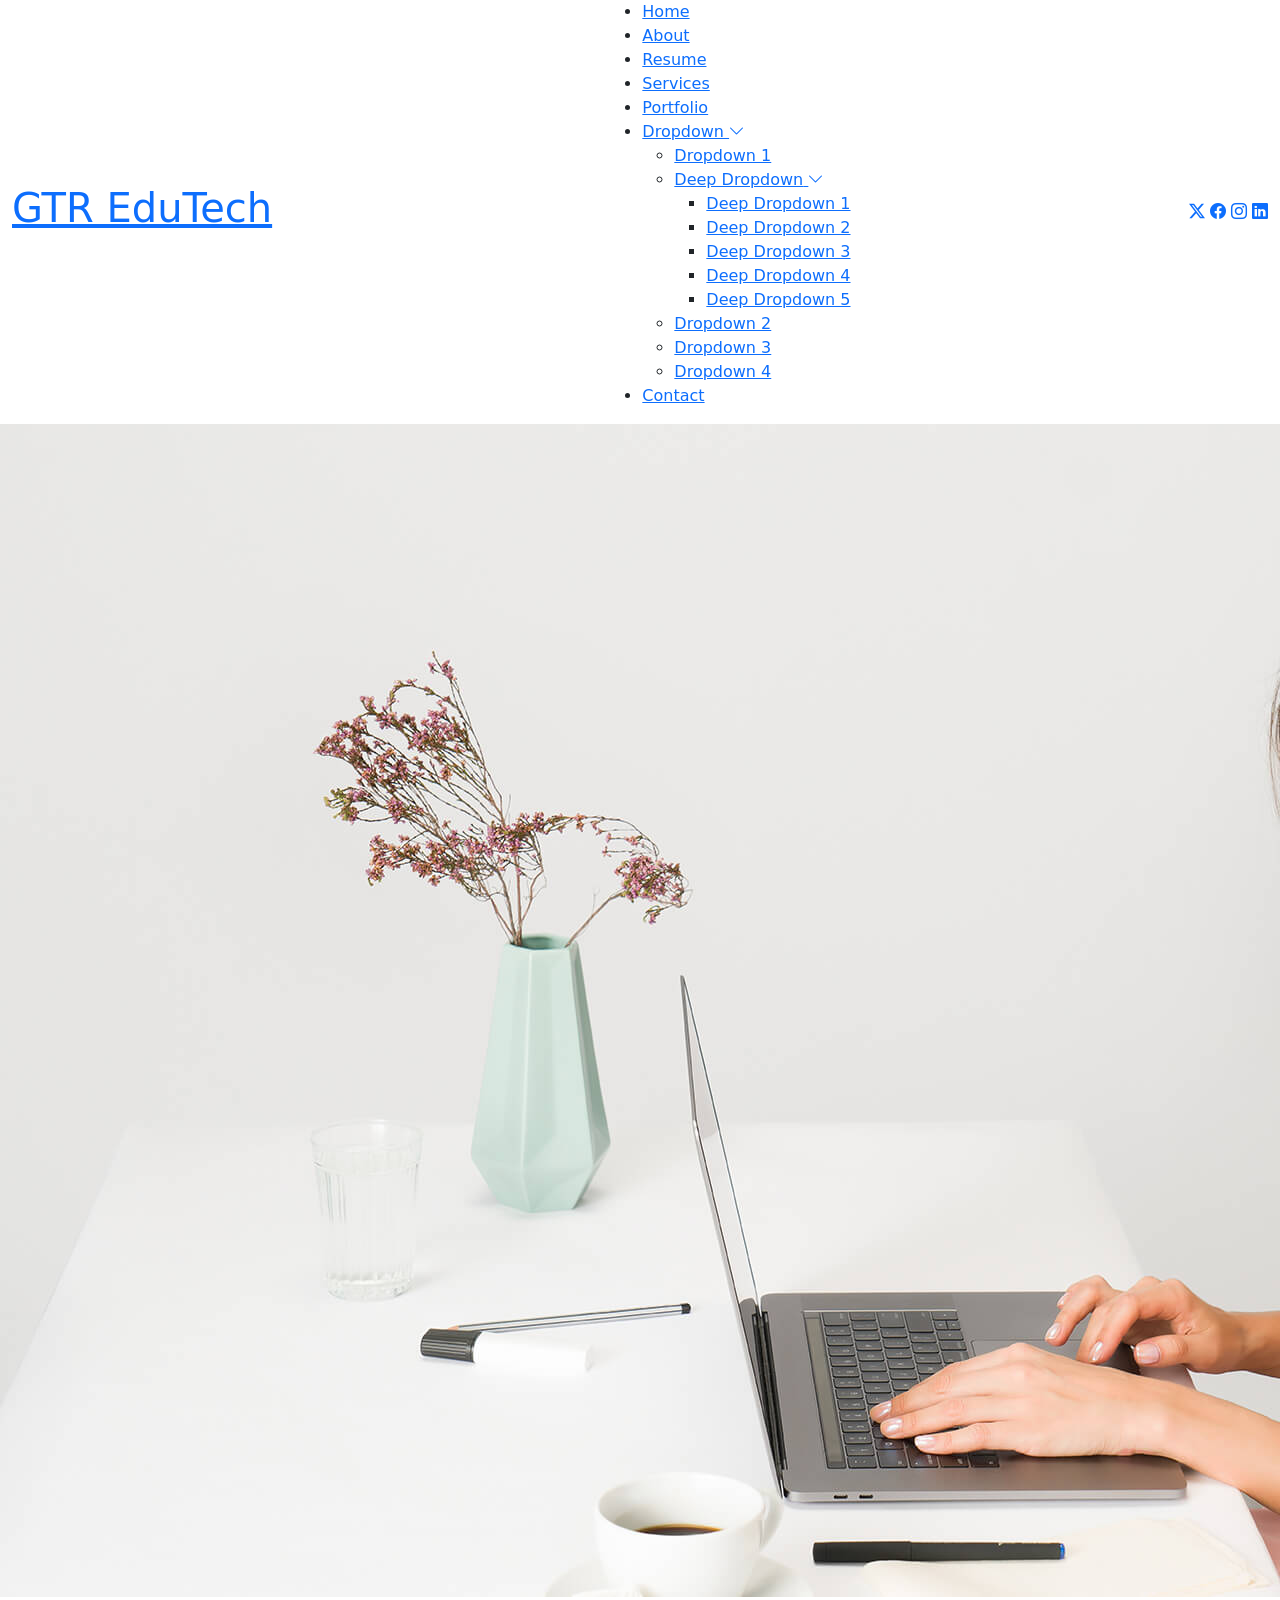
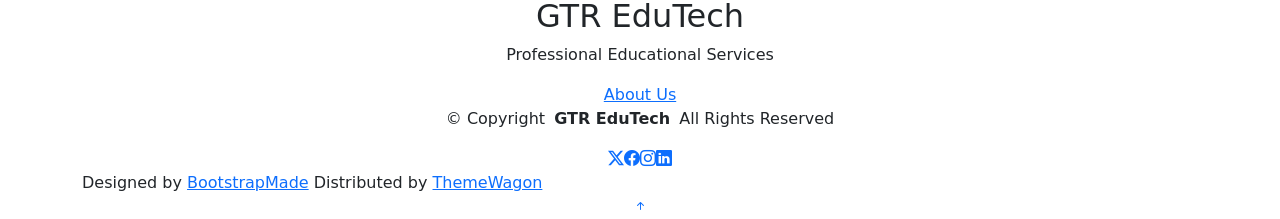
==== index.html @ e5a666eb "initial commit" ====
<!DOCTYPE html>
<html lang="en">

<head>
  <meta charset="utf-8">
  <meta content="width=device-width, initial-scale=1.0" name="viewport">
  <title>GTR EduTech</title>
  <meta name="description" content="">
  <meta name="keywords" content="">

  <!-- Favicons -->
  <link href="assets/img/favicon.png" rel="icon">
  <link href="assets/img/apple-touch-icon.png" rel="apple-touch-icon">

  <!-- Fonts -->
  <link href="https://fonts.googleapis.com" rel="preconnect">
  <link href="https://fonts.gstatic.com" rel="preconnect" crossorigin>
  <link href="https://fonts.googleapis.com/css2?family=Roboto:ital,wght@0,100;0,300;0,400;0,500;0,700;0,900;1,100;1,300;1,400;1,500;1,700;1,900&family=Poppins:ital,wght@0,100;0,200;0,300;0,400;0,500;0,600;0,700;0,800;0,900;1,100;1,200;1,300;1,400;1,500;1,600;1,700;1,800;1,900&family=Raleway:ital,wght@0,100;0,200;0,300;0,400;0,500;0,600;0,700;0,800;0,900;1,100;1,200;1,300;1,400;1,500;1,600;1,700;1,800;1,900&display=swap" rel="stylesheet">

  <!-- Vendor CSS Files -->
  <link href="assets/vendor/bootstrap/css/bootstrap.min.css" rel="stylesheet">
  <link href="assets/vendor/bootstrap-icons/bootstrap-icons.css" rel="stylesheet">
  <link href="assets/vendor/aos/aos.css" rel="stylesheet">
  <link href="assets/vendor/swiper/swiper-bundle.min.css" rel="stylesheet">
  <link href="assets/vendor/glightbox/css/glightbox.min.css" rel="stylesheet">

  <!-- Main CSS File -->
  <link href="assets/css/main.css" rel="stylesheet">

  <!-- =======================================================
  * Template Name: Kelly
  * Template URL: https://bootstrapmade.com/kelly-free-bootstrap-cv-resume-html-template/
  * Updated: Aug 07 2024 with Bootstrap v5.3.3
  * Author: BootstrapMade.com
  * License: https://bootstrapmade.com/license/
  ======================================================== -->
</head>

<body class="index-page">

  <header id="header" class="header d-flex align-items-center light-background sticky-top">
    <div class="container-fluid position-relative d-flex align-items-center justify-content-between">

      <a href="index.html" class="logo d-flex align-items-center me-auto me-xl-0">
        <!-- Uncomment the line below if you also wish to use an image logo -->
        <!-- <img src="assets/img/logo.png" alt=""> -->
        <h1 class="sitename">GTR EduTech</h1>
      </a>

      <nav id="navmenu" class="navmenu">
        <ul>
          <li><a href="index.html" class="active">Home</a></li>
          <li><a href="about.html">About</a></li>
          <li><a href="resume.html">Resume</a></li>
          <li><a href="services.html">Services</a></li>
          <li><a href="portfolio.html">Portfolio</a></li>
          <li class="dropdown"><a href="#"><span>Dropdown</span> <i class="bi bi-chevron-down toggle-dropdown"></i></a>
            <ul>
              <li><a href="#">Dropdown 1</a></li>
              <li class="dropdown"><a href="#"><span>Deep Dropdown</span> <i class="bi bi-chevron-down toggle-dropdown"></i></a>
                <ul>
                  <li><a href="#">Deep Dropdown 1</a></li>
                  <li><a href="#">Deep Dropdown 2</a></li>
                  <li><a href="#">Deep Dropdown 3</a></li>
                  <li><a href="#">Deep Dropdown 4</a></li>
                  <li><a href="#">Deep Dropdown 5</a></li>
                </ul>
              </li>
              <li><a href="#">Dropdown 2</a></li>
              <li><a href="#">Dropdown 3</a></li>
              <li><a href="#">Dropdown 4</a></li>
            </ul>
          </li>
          <li><a href="contact.html">Contact</a></li>
        </ul>
        <i class="mobile-nav-toggle d-xl-none bi bi-list"></i>
      </nav>

      <div class="header-social-links">
        <a href="#" class="twitter"><i class="bi bi-twitter-x"></i></a>
        <a href="#" class="facebook"><i class="bi bi-facebook"></i></a>
        <a href="#" class="instagram"><i class="bi bi-instagram"></i></a>
        <a href="#" class="linkedin"><i class="bi bi-linkedin"></i></a>
      </div>

    </div>
  </header>

  <main class="main">

    <!-- Hero Section -->
    <section id="hero" class="hero section">

      <img src="assets/img/hero-bg.jpg" alt="" data-aos="fade-in">

      <div class="container text-center" data-aos="zoom-out" data-aos-delay="100">
        <div class="row justify-content-center">
          <div class="col-lg-8">
            <h2>GTR EduTech</h2>
            <p>Professional Educational Services</p>
            <a href="about.html" class="btn-get-started">About Us</a>
          </div>
        </div>
      </div>

    </section><!-- /Hero Section -->

  </main>

  <footer id="footer" class="footer light-background">

    <div class="container">
      <div class="copyright text-center ">
        <p>© <span>Copyright</span> <strong class="px-1 sitename">GTR EduTech</strong> <span>All Rights Reserved<br></span></p>
      </div>
      <div class="social-links d-flex justify-content-center">
        <a href=""><i class="bi bi-twitter-x"></i></a>
        <a href=""><i class="bi bi-facebook"></i></a>
        <a href=""><i class="bi bi-instagram"></i></a>
        <a href=""><i class="bi bi-linkedin"></i></a>
      </div>
      <div class="credits">
        <!-- All the links in the footer should remain intact. -->
        <!-- You can delete the links only if you've purchased the pro version. -->
        <!-- Licensing information: https://bootstrapmade.com/license/ -->
        <!-- Purchase the pro version with working PHP/AJAX contact form: [buy-url] -->
        Designed by <a href="https://bootstrapmade.com/">BootstrapMade</a> Distributed by <a href=“https://themewagon.com>ThemeWagon
      </div>
    </div>

  </footer>

  <!-- Scroll Top -->
  <a href="#" id="scroll-top" class="scroll-top d-flex align-items-center justify-content-center"><i class="bi bi-arrow-up-short"></i></a>

  <!-- Preloader -->
  <div id="preloader"></div>

  <!-- Vendor JS Files -->
  <script src="assets/vendor/bootstrap/js/bootstrap.bundle.min.js"></script>
  <script src="assets/vendor/php-email-form/validate.js"></script>
  <script src="assets/vendor/aos/aos.js"></script>
  <script src="assets/vendor/waypoints/noframework.waypoints.js"></script>
  <script src="assets/vendor/purecounter/purecounter_vanilla.js"></script>
  <script src="assets/vendor/swiper/swiper-bundle.min.js"></script>
  <script src="assets/vendor/glightbox/js/glightbox.min.js"></script>
  <script src="assets/vendor/imagesloaded/imagesloaded.pkgd.min.js"></script>
  <script src="assets/vendor/isotope-layout/isotope.pkgd.min.js"></script>

  <!-- Main JS File -->
  <script src="assets/js/main.js"></script>

</body>

</html>
---- assets/css/main.css ----
/**
* Template Name: Kelly
* Template URL: https://bootstrapmade.com/kelly-free-bootstrap-cv-resume-html-template/
* Updated: Aug 07 2024 with Bootstrap v5.3.3
* Author: BootstrapMade.com
* License: https://bootstrapmade.com/license/
*/

/*--------------------------------------------------------------
# Font & Color Variables
# Help: https://bootstrapmade.com/color-system/
--------------------------------------------------------------*/
/* Fonts */
:root {
  --default-font: "Roboto",  system-ui, -apple-system, "Segoe UI", Roboto, "Helvetica Neue", Arial, "Noto Sans", "Liberation Sans", sans-serif, "Apple Color Emoji", "Segoe UI Emoji", "Segoe UI Symbol", "Noto Color Emoji";
  --heading-font: "Raleway",  sans-serif;
  --nav-font: "Poppins",  sans-serif;
}

/* Global Colors - The following color variables are used throughout the website. Updating them here will change the color scheme of the entire website */
:root { 
  --background-color: #ffffff; /* Background color for the entire website, including individual sections */
  --default-color: #444444; /* Default color used for the majority of the text content across the entire website */
  --heading-color: #222222; /* Color for headings, subheadings and title throughout the website */
  --accent-color: #34b7a7; /* Accent color that represents your brand on the website. It's used for buttons, links, and other elements that need to stand out */
  --surface-color: #ffffff; /* The surface color is used as a background of boxed elements within sections, such as cards, icon boxes, or other elements that require a visual separation from the global background. */
  --contrast-color: #ffffff; /* Contrast color for text, ensuring readability against backgrounds of accent, heading, or default colors. */
}

/* Nav Menu Colors - The following color variables are used specifically for the navigation menu. They are separate from the global colors to allow for more customization options */
:root {
  --nav-color: #444444;  /* The default color of the main navmenu links */
  --nav-hover-color: #34b7a7; /* Applied to main navmenu links when they are hovered over or active */
  --nav-mobile-background-color: #ffffff; /* Used as the background color for mobile navigation menu */
  --nav-dropdown-background-color: #ffffff; /* Used as the background color for dropdown items that appear when hovering over primary navigation items */
  --nav-dropdown-color: #444444; /* Used for navigation links of the dropdown items in the navigation menu. */
  --nav-dropdown-hover-color: #34b7a7; /* Similar to --nav-hover-color, this color is applied to dropdown navigation links when they are hovered over. */
}

/* Color Presets - These classes override global colors when applied to any section or element, providing reuse of the sam color scheme. */

.light-background {
  --background-color: #e9e8e6;
  --surface-color: #ffffff;
}

.dark-background {
  --background-color: #060606;
  --default-color: #ffffff;
  --heading-color: #ffffff;
  --surface-color: #252525;
  --contrast-color: #ffffff;
}

/* Smooth scroll */
:root {
  scroll-behavior: smooth;
}

/*--------------------------------------------------------------
# General Styling & Shared Classes
--------------------------------------------------------------*/
body {
  color: var(--default-color);
  background-color: var(--background-color);
  font-family: var(--default-font);
}

a {
  color: var(--accent-color);
  text-decoration: none;
  transition: 0.3s;
}

a:hover {
  color: color-mix(in srgb, var(--accent-color), transparent 25%);
  text-decoration: none;
}

h1,
h2,
h3,
h4,
h5,
h6 {
  color: var(--heading-color);
  font-family: var(--heading-font);
}

/* PHP Email Form Messages
------------------------------*/
.php-email-form .error-message {
  display: none;
  background: #df1529;
  color: #ffffff;
  text-align: left;
  padding: 15px;
  margin-bottom: 24px;
  font-weight: 600;
}

.php-email-form .sent-message {
  display: none;
  color: #ffffff;
  background: #059652;
  text-align: center;
  padding: 15px;
  margin-bottom: 24px;
  font-weight: 600;
}

.php-email-form .loading {
  display: none;
  background: var(--surface-color);
  text-align: center;
  padding: 15px;
  margin-bottom: 24px;
}

.php-email-form .loading:before {
  content: "";
  display: inline-block;
  border-radius: 50%;
  width: 24px;
  height: 24px;
  margin: 0 10px -6px 0;
  border: 3px solid var(--accent-color);
  border-top-color: var(--surface-color);
  animation: php-email-form-loading 1s linear infinite;
}

@keyframes php-email-form-loading {
  0% {
    transform: rotate(0deg);
  }

  100% {
    transform: rotate(360deg);
  }
}

/*--------------------------------------------------------------
# Global Header
--------------------------------------------------------------*/
.header {
  color: var(--default-color);
  background-color: var(--background-color);
  padding: 15px 0;
  transition: all 0.5s;
  z-index: 997;
  box-shadow: 0px 0 18px rgba(0, 0, 0, 0.1);
}

.header .logo {
  line-height: 1;
}

.header .logo img {
  max-height: 36px;
  margin-right: 8px;
}

.header .logo h1 {
  font-size: 32px;
  margin: 0;
  font-weight: 300;
  text-transform: uppercase;
  color: var(--heading-color);
}

.header .header-social-links {
  padding-right: 15px;
}

.header .header-social-links a {
  color: color-mix(in srgb, var(--default-color), transparent 40%);
  padding-left: 6px;
  display: inline-block;
  transition: 0.3s;
  font-size: 16px;
}

.header .header-social-links a:hover {
  color: var(--accent-color);
}

.header .header-social-links a i {
  line-height: 0px;
}

@media (max-width: 1200px) {
  .header .logo {
    order: 1;
  }

  .header .header-social-links {
    order: 2;
  }

  .header .navmenu {
    order: 3;
  }
}

/*--------------------------------------------------------------
# Navigation Menu
--------------------------------------------------------------*/
/* Desktop Navigation */
@media (min-width: 1200px) {
  .navmenu {
    padding: 0;
  }

  .navmenu ul {
    margin: 0;
    padding: 0;
    display: flex;
    list-style: none;
    align-items: center;
  }

  .navmenu li {
    position: relative;
  }

  .navmenu>ul>li {
    white-space: nowrap;
    padding: 15px 14px;
  }

  .navmenu>ul>li:last-child {
    padding-right: 0;
  }

  .navmenu a,
  .navmenu a:focus {
    color: var(--nav-color);
    font-size: 15px;
    padding: 0 2px;
    font-family: var(--nav-font);
    font-weight: 400;
    display: flex;
    align-items: center;
    justify-content: space-between;
    white-space: nowrap;
    transition: 0.3s;
    position: relative;
  }

  .navmenu a i,
  .navmenu a:focus i {
    font-size: 12px;
    line-height: 0;
    margin-left: 5px;
    transition: 0.3s;
  }

  .navmenu>ul>li>a:before {
    content: "";
    position: absolute;
    height: 2px;
    bottom: -6px;
    left: 0;
    background-color: var(--nav-hover-color);
    visibility: hidden;
    width: 0px;
    transition: all 0.3s ease-in-out 0s;
  }

  .navmenu a:hover:before,
  .navmenu li:hover>a:before,
  .navmenu .active:before {
    visibility: visible;
    width: 25px;
  }

  .navmenu li:hover>a,
  .navmenu .active,
  .navmenu .active:focus {
    color: var(--nav-hover-color);
  }

  .navmenu .dropdown ul {
    margin: 0;
    padding: 10px 0;
    background: var(--nav-dropdown-background-color);
    display: block;
    position: absolute;
    visibility: hidden;
    left: 14px;
    top: 130%;
    opacity: 0;
    transition: 0.3s;
    border-radius: 4px;
    z-index: 99;
    box-shadow: 0px 0px 30px rgba(0, 0, 0, 0.1);
  }

  .navmenu .dropdown ul li {
    min-width: 200px;
  }

  .navmenu .dropdown ul a {
    padding: 10px 20px;
    font-size: 15px;
    text-transform: none;
    color: var(--nav-dropdown-color);
  }

  .navmenu .dropdown ul a i {
    font-size: 12px;
  }

  .navmenu .dropdown ul a:hover,
  .navmenu .dropdown ul .active:hover,
  .navmenu .dropdown ul li:hover>a {
    color: var(--nav-dropdown-hover-color);
  }

  .navmenu .dropdown:hover>ul {
    opacity: 1;
    top: 100%;
    visibility: visible;
  }

  .navmenu .dropdown .dropdown ul {
    top: 0;
    left: -90%;
    visibility: hidden;
  }

  .navmenu .dropdown .dropdown:hover>ul {
    opacity: 1;
    top: 0;
    left: -100%;
    visibility: visible;
  }
}

/* Mobile Navigation */
@media (max-width: 1199px) {
  .mobile-nav-toggle {
    color: var(--nav-color);
    font-size: 28px;
    line-height: 0;
    margin-right: 10px;
    cursor: pointer;
    transition: color 0.3s;
  }

  .navmenu {
    padding: 0;
    z-index: 9997;
  }

  .navmenu ul {
    display: none;
    list-style: none;
    position: absolute;
    inset: 60px 20px 20px 20px;
    padding: 10px 0;
    margin: 0;
    border-radius: 6px;
    background-color: var(--nav-mobile-background-color);
    border: 1px solid color-mix(in srgb, var(--default-color), transparent 90%);
    box-shadow: none;
    overflow-y: auto;
    transition: 0.3s;
    z-index: 9998;
  }

  .navmenu a,
  .navmenu a:focus {
    color: var(--nav-dropdown-color);
    padding: 10px 20px;
    font-family: var(--nav-font);
    font-size: 17px;
    font-weight: 500;
    display: flex;
    align-items: center;
    justify-content: space-between;
    white-space: nowrap;
    transition: 0.3s;
  }

  .navmenu a i,
  .navmenu a:focus i {
    font-size: 12px;
    line-height: 0;
    margin-left: 5px;
    width: 30px;
    height: 30px;
    display: flex;
    align-items: center;
    justify-content: center;
    border-radius: 50%;
    transition: 0.3s;
    background-color: color-mix(in srgb, var(--accent-color), transparent 90%);
  }

  .navmenu a i:hover,
  .navmenu a:focus i:hover {
    background-color: var(--accent-color);
    color: var(--contrast-color);
  }

  .navmenu a:hover,
  .navmenu .active,
  .navmenu .active:focus {
    color: var(--nav-dropdown-hover-color);
  }

  .navmenu .active i,
  .navmenu .active:focus i {
    background-color: var(--accent-color);
    color: var(--contrast-color);
    transform: rotate(180deg);
  }

  .navmenu .dropdown ul {
    position: static;
    display: none;
    z-index: 99;
    padding: 10px 0;
    margin: 10px 20px;
    background-color: var(--nav-dropdown-background-color);
    transition: all 0.5s ease-in-out;
  }

  .navmenu .dropdown ul ul {
    background-color: rgba(33, 37, 41, 0.1);
  }

  .navmenu .dropdown>.dropdown-active {
    display: block;
    background-color: rgba(33, 37, 41, 0.03);
  }

  .mobile-nav-active {
    overflow: hidden;
  }

  .mobile-nav-active .mobile-nav-toggle {
    color: #fff;
    position: absolute;
    font-size: 32px;
    top: 15px;
    right: 15px;
    margin-right: 0;
    z-index: 9999;
  }

  .mobile-nav-active .navmenu {
    position: fixed;
    overflow: hidden;
    inset: 0;
    background: rgba(33, 37, 41, 0.8);
    transition: 0.3s;
  }

  .mobile-nav-active .navmenu>ul {
    display: block;
  }
}

/*--------------------------------------------------------------
# Global Footer
--------------------------------------------------------------*/
.footer {
  color: var(--default-color);
  background-color: var(--background-color);
  font-size: 14px;
  padding: 40px 0;
  position: relative;
}

.footer .copyright p {
  margin-bottom: 0;
}

.footer .social-links {
  margin-top: 20px;
}

.footer .social-links a {
  display: flex;
  align-items: center;
  justify-content: center;
  width: 40px;
  height: 40px;
  border-radius: 50%;
  border: 1px solid color-mix(in srgb, var(--default-color), transparent 50%);
  font-size: 16px;
  color: color-mix(in srgb, var(--default-color), transparent 50%);
  margin: 0 5px;
  transition: 0.3s;
}

.footer .social-links a:hover {
  color: var(--accent-color);
  border-color: var(--accent-color);
}

.footer .credits {
  margin-top: 10px;
  font-size: 13px;
  text-align: center;
}

/*--------------------------------------------------------------
# Preloader
--------------------------------------------------------------*/
#preloader {
  position: fixed;
  inset: 0;
  z-index: 9999;
  overflow: hidden;
  background-color: var(--background-color);
  transition: all 0.6s ease-out;
  width: 100%;
  height: 100vh;
}

#preloader:before,
#preloader:after {
  content: "";
  position: absolute;
  border: 4px solid var(--accent-color);
  border-radius: 50%;
  animation: animate-preloader 2s cubic-bezier(0, 0.2, 0.8, 1) infinite;
}

#preloader:after {
  animation-delay: -0.5s;
}

@keyframes animate-preloader {
  0% {
    width: 10px;
    height: 10px;
    top: calc(50% - 5px);
    left: calc(50% - 5px);
    opacity: 1;
  }

  100% {
    width: 72px;
    height: 72px;
    top: calc(50% - 36px);
    left: calc(50% - 36px);
    opacity: 0;
  }
}

/*--------------------------------------------------------------
# Scroll Top Button
--------------------------------------------------------------*/
.scroll-top {
  position: fixed;
  visibility: hidden;
  opacity: 0;
  right: 15px;
  bottom: -15px;
  z-index: 99999;
  background-color: var(--accent-color);
  width: 44px;
  height: 44px;
  border-radius: 50px;
  transition: all 0.4s;
}

.scroll-top i {
  font-size: 24px;
  color: var(--contrast-color);
  line-height: 0;
}

.scroll-top:hover {
  background-color: color-mix(in srgb, var(--accent-color), transparent 20%);
  color: var(--contrast-color);
}

.scroll-top.active {
  visibility: visible;
  opacity: 1;
  bottom: 15px;
}

/*--------------------------------------------------------------
# Disable aos animation delay on mobile devices
--------------------------------------------------------------*/
@media screen and (max-width: 768px) {
  [data-aos-delay] {
    transition-delay: 0 !important;
  }
}

/*--------------------------------------------------------------
# Global Page Titles & Breadcrumbs
--------------------------------------------------------------*/
.page-title {
  color: var(--default-color);
  background-color: var(--background-color);
  padding: 25px 0;
  position: relative;
  border-bottom: 1px solid color-mix(in srgb, var(--default-color), transparent 85%);
}

.page-title h1 {
  font-size: 24px;
  font-weight: 400;
}

.page-title .breadcrumbs ol {
  display: flex;
  flex-wrap: wrap;
  list-style: none;
  padding: 0;
  margin: 0;
  font-size: 14px;
  font-weight: 400;
}

.page-title .breadcrumbs ol li+li {
  padding-left: 10px;
}

.page-title .breadcrumbs ol li+li::before {
  content: "/";
  display: inline-block;
  padding-right: 10px;
  color: color-mix(in srgb, var(--default-color), transparent 70%);
}

/*--------------------------------------------------------------
# Global Sections
--------------------------------------------------------------*/
section,
.section {
  color: var(--default-color);
  background-color: var(--background-color);
  padding: 60px 0;
  scroll-margin-top: 100px;
  overflow: clip;
}

@media (max-width: 1199px) {

  section,
  .section {
    scroll-margin-top: 66px;
  }
}

/*--------------------------------------------------------------
# Global Section Titles
--------------------------------------------------------------*/
.section-title {
  text-align: center;
  padding-bottom: 60px;
  position: relative;
}

.section-title h2 {
  font-size: 32px;
  font-weight: 700;
  margin-bottom: 20px;
  padding-bottom: 20px;
  position: relative;
}

.section-title h2:after {
  content: "";
  position: absolute;
  display: block;
  width: 50px;
  height: 3px;
  background: var(--accent-color);
  left: 0;
  right: 0;
  bottom: 0;
  margin: auto;
}

.section-title p {
  margin-bottom: 0;
}

/*--------------------------------------------------------------
# Hero Section
--------------------------------------------------------------*/
.hero {
  width: 100%;
  min-height: calc(100vh - 82px);
  position: relative;
  padding: 80px 0;
  display: flex;
  align-items: center;
  justify-content: center;
}

@media (max-width: 1200px) {
  .hero {
    min-height: calc(100vh - 68px);
  }
}

.hero img {
  position: absolute;
  inset: 0;
  display: block;
  width: 100%;
  height: 100%;
  object-fit: cover;
  z-index: 1;
}

.hero .container {
  position: relative;
  z-index: 3;
}

.hero h2 {
  margin: 0;
  font-size: 48px;
  font-weight: 700;
}

.hero p {
  margin: 10px 0 0 0;
  font-size: 24px;
  color: var(--heading-color);
}

.hero .btn-get-started {
  color: var(--contrast-color);
  background: var(--accent-color);
  font-family: var(--heading-font);
  text-transform: uppercase;
  font-weight: 600;
  font-size: 12px;
  letter-spacing: 1px;
  display: inline-block;
  padding: 12px 40px;
  border-radius: 50px;
  transition: 0.5s;
  margin-top: 30px;
}

.hero .btn-get-started:hover {
  background: color-mix(in srgb, var(--accent-color) 90%, white 20%);
}

@media (max-width: 768px) {
  .hero h2 {
    font-size: 32px;
  }

  .hero p {
    font-size: 18px;
  }
}

/*--------------------------------------------------------------
# About Section
--------------------------------------------------------------*/
.about .content h2 {
  font-weight: 700;
  font-size: 24px;
}

.about .content ul {
  list-style: none;
  padding: 0;
}

.about .content ul li {
  margin-bottom: 20px;
  display: flex;
  align-items: center;
}

.about .content ul strong {
  margin-right: 10px;
}

.about .content ul i {
  font-size: 16px;
  margin-right: 5px;
  color: var(--accent-color);
  line-height: 0;
}

/*--------------------------------------------------------------
# Skills Section
--------------------------------------------------------------*/
.skills .progress {
  height: 60px;
  display: block;
  background: none;
  border-radius: 0;
}

.skills .progress .skill {
  color: var(--heading-color);
  padding: 0;
  margin: 0 0 6px 0;
  text-transform: uppercase;
  display: block;
  font-weight: 600;
  font-family: var(--heading-font);
}

.skills .progress .skill .val {
  float: right;
  font-style: normal;
}

.skills .progress-bar-wrap {
  background: color-mix(in srgb, var(--default-color), transparent 90%);
  height: 10px;
}

.skills .progress-bar {
  width: 1px;
  height: 10px;
  transition: 0.9s;
  background-color: var(--accent-color);
}

/*--------------------------------------------------------------
# Stats Section
--------------------------------------------------------------*/
.stats .stats-item {
  padding: 30px;
  width: 100%;
}

.stats .stats-item span {
  color: var(--heading-color);
  font-size: 48px;
  display: block;
  font-weight: 700;
  margin-bottom: 20px;
  padding-bottom: 20px;
  position: relative;
}

.stats .stats-item span:after {
  content: "";
  position: absolute;
  display: block;
  width: 25px;
  height: 3px;
  background: var(--accent-color);
  left: 0;
  right: 0;
  bottom: 0;
  margin: auto;
}

.stats .stats-item p {
  color: color-mix(in srgb, var(--default-color), transparent 40%);
  padding: 0;
  margin: 0;
  font-family: var(--heading-font);
  font-weight: 500;
}

/*--------------------------------------------------------------
# Testimonials Section
--------------------------------------------------------------*/
.testimonials .section-header {
  margin-bottom: 40px;
}

.testimonials .testimonials-carousel,
.testimonials .testimonials-slider {
  overflow: hidden;
}

.testimonials .testimonial-item {
  text-align: center;
}

.testimonials .testimonial-item .testimonial-img {
  width: 120px;
  border-radius: 50%;
  border: 4px solid var(--background-color);
  margin: 0 auto;
}

.testimonials .testimonial-item h3 {
  font-size: 20px;
  font-weight: bold;
  margin: 10px 0 5px 0;
}

.testimonials .testimonial-item h4 {
  font-size: 14px;
  color: color-mix(in srgb, var(--default-color), transparent 40%);
  margin: 0 0 15px 0;
}

.testimonials .testimonial-item .stars {
  margin-bottom: 15px;
}

.testimonials .testimonial-item .stars i {
  color: #ffc107;
  margin: 0 1px;
}

.testimonials .testimonial-item .quote-icon-left,
.testimonials .testimonial-item .quote-icon-right {
  color: color-mix(in srgb, var(--accent-color), transparent 50%);
  font-size: 26px;
  line-height: 0;
}

.testimonials .testimonial-item .quote-icon-left {
  display: inline-block;
  left: -5px;
  position: relative;
}

.testimonials .testimonial-item .quote-icon-right {
  display: inline-block;
  right: -5px;
  position: relative;
  top: 10px;
  transform: scale(-1, -1);
}

.testimonials .testimonial-item p {
  font-style: italic;
  margin: 0 auto 15px auto;
}

.testimonials .swiper-wrapper {
  height: auto;
}

.testimonials .swiper-pagination {
  margin-top: 20px;
  position: relative;
}

.testimonials .swiper-pagination .swiper-pagination-bullet {
  width: 12px;
  height: 12px;
  opacity: 1;
  background-color: color-mix(in srgb, var(--default-color), transparent 85%);
}

.testimonials .swiper-pagination .swiper-pagination-bullet-active {
  background-color: var(--accent-color);
}

@media (min-width: 992px) {
  .testimonials .testimonial-item p {
    width: 80%;
  }
}

/*--------------------------------------------------------------
# Resume Section
--------------------------------------------------------------*/
.resume .resume-title {
  color: var(--heading-color);
  font-size: 26px;
  font-weight: 700;
  margin-top: 20px;
  margin-bottom: 20px;
}

.resume .resume-item {
  padding: 0 0 20px 20px;
  margin-top: -2px;
  border-left: 2px solid var(--accent-color);
  position: relative;
}

.resume .resume-item h4 {
  line-height: 18px;
  font-size: 18px;
  font-weight: 600;
  text-transform: uppercase;
  color: color-mix(in srgb, var(--default-color), transparent 20%);
  margin-bottom: 10px;
}

.resume .resume-item h5 {
  font-size: 16px;
  padding: 5px 15px;
  display: inline-block;
  font-weight: 600;
  margin-bottom: 10px;
}

.resume .resume-item ul {
  padding-left: 20px;
}

.resume .resume-item ul li {
  padding-bottom: 10px;
}

.resume .resume-item:last-child {
  padding-bottom: 0;
}

.resume .resume-item::before {
  content: "";
  position: absolute;
  width: 16px;
  height: 16px;
  border-radius: 50px;
  left: -9px;
  top: 0;
  background: var(--background-color);
  border: 2px solid var(--accent-color);
}

/*--------------------------------------------------------------
# Services Section
--------------------------------------------------------------*/
.services .service-item {
  background-color: var(--surface-color);
  box-shadow: 0px 5px 90px 0px rgba(0, 0, 0, 0.1);
  height: 100%;
  padding: 60px 30px;
  text-align: center;
  transition: 0.3s;
  border-radius: 5px;
}

.services .service-item .icon {
  margin: 0 auto;
  width: 100px;
  height: 100px;
  display: flex;
  align-items: center;
  justify-content: center;
  transition: ease-in-out 0.3s;
  position: relative;
}

.services .service-item .icon i {
  font-size: 36px;
  transition: 0.5s;
  position: relative;
}

.services .service-item .icon svg {
  position: absolute;
  top: 0;
  left: 0;
}

.services .service-item .icon svg path {
  transition: 0.5s;
  fill: color-mix(in srgb, var(--default-color), transparent 95%);
}

.services .service-item h3 {
  font-weight: 700;
  margin: 10px 0 15px 0;
  font-size: 22px;
}

.services .service-item p {
  line-height: 24px;
  font-size: 14px;
  margin-bottom: 0;
}

.services .service-item:hover {
  box-shadow: 0px 5px 35px 0px rgba(0, 0, 0, 0.1);
}

.services .service-item.item-cyan i {
  color: #0dcaf0;
}

.services .service-item.item-cyan:hover .icon i {
  color: #fff;
}

.services .service-item.item-cyan:hover .icon path {
  fill: #0dcaf0;
}

.services .service-item.item-orange i {
  color: #fd7e14;
}

.services .service-item.item-orange:hover .icon i {
  color: #fff;
}

.services .service-item.item-orange:hover .icon path {
  fill: #fd7e14;
}

.services .service-item.item-teal i {
  color: #20c997;
}

.services .service-item.item-teal:hover .icon i {
  color: #fff;
}

.services .service-item.item-teal:hover .icon path {
  fill: #20c997;
}

.services .service-item.item-red i {
  color: #df1529;
}

.services .service-item.item-red:hover .icon i {
  color: #fff;
}

.services .service-item.item-red:hover .icon path {
  fill: #df1529;
}

.services .service-item.item-indigo i {
  color: #6610f2;
}

.services .service-item.item-indigo:hover .icon i {
  color: #fff;
}

.services .service-item.item-indigo:hover .icon path {
  fill: #6610f2;
}

.services .service-item.item-pink i {
  color: #f3268c;
}

.services .service-item.item-pink:hover .icon i {
  color: #fff;
}

.services .service-item.item-pink:hover .icon path {
  fill: #f3268c;
}

/*--------------------------------------------------------------
# Portfolio Section
--------------------------------------------------------------*/
.portfolio .portfolio-filters {
  padding: 0;
  margin: 0 auto 20px auto;
  list-style: none;
  text-align: center;
}

.portfolio .portfolio-filters li {
  cursor: pointer;
  display: inline-block;
  padding: 8px 20px 10px 20px;
  margin: 0;
  font-size: 15px;
  font-weight: 500;
  line-height: 1;
  margin-bottom: 5px;
  border-radius: 50px;
  transition: all 0.3s ease-in-out;
  font-family: var(--heading-font);
}

.portfolio .portfolio-filters li:hover,
.portfolio .portfolio-filters li.filter-active {
  color: var(--contrast-color);
  background-color: var(--accent-color);
}

.portfolio .portfolio-filters li:first-child {
  margin-left: 0;
}

.portfolio .portfolio-filters li:last-child {
  margin-right: 0;
}

@media (max-width: 575px) {
  .portfolio .portfolio-filters li {
    font-size: 14px;
    margin: 0 0 10px 0;
  }
}

.portfolio .portfolio-item {
  position: relative;
  overflow: hidden;
}

.portfolio .portfolio-item .portfolio-info {
  opacity: 0;
  position: absolute;
  left: 12px;
  right: 12px;
  bottom: -100%;
  z-index: 3;
  transition: all ease-in-out 0.5s;
  background: color-mix(in srgb, var(--surface-color), transparent 10%);
  padding: 15px;
}

.portfolio .portfolio-item .portfolio-info h4 {
  font-size: 18px;
  font-weight: 600;
  padding-right: 50px;
}

.portfolio .portfolio-item .portfolio-info p {
  color: color-mix(in srgb, var(--default-color), transparent 30%);
  font-size: 14px;
  margin-bottom: 0;
  padding-right: 50px;
}

.portfolio .portfolio-item .portfolio-info .preview-link,
.portfolio .portfolio-item .portfolio-info .details-link {
  position: absolute;
  right: 50px;
  font-size: 24px;
  top: calc(50% - 14px);
  color: color-mix(in srgb, var(--default-color), transparent 30%);
  transition: 0.3s;
  line-height: 0;
}

.portfolio .portfolio-item .portfolio-info .preview-link:hover,
.portfolio .portfolio-item .portfolio-info .details-link:hover {
  color: var(--accent-color);
}

.portfolio .portfolio-item .portfolio-info .details-link {
  right: 14px;
  font-size: 28px;
}

.portfolio .portfolio-item:hover .portfolio-info {
  opacity: 1;
  bottom: 0;
}

/*--------------------------------------------------------------
# Portfolio Details Section
--------------------------------------------------------------*/
.portfolio-details .portfolio-details-slider img {
  width: 100%;
}

.portfolio-details .portfolio-details-slider .swiper-pagination {
  margin-top: 20px;
  position: relative;
}

.portfolio-details .portfolio-details-slider .swiper-pagination .swiper-pagination-bullet {
  width: 12px;
  height: 12px;
  background-color: color-mix(in srgb, var(--default-color), transparent 85%);
  opacity: 1;
}

.portfolio-details .portfolio-details-slider .swiper-pagination .swiper-pagination-bullet-active {
  background-color: var(--accent-color);
}

.portfolio-details .portfolio-info {
  background-color: var(--surface-color);
  padding: 30px;
  box-shadow: 0px 0 30px rgba(0, 0, 0, 0.1);
}

.portfolio-details .portfolio-info h3 {
  font-size: 22px;
  font-weight: 700;
  margin-bottom: 20px;
  padding-bottom: 20px;
  border-bottom: 1px solid color-mix(in srgb, var(--default-color), transparent 85%);
}

.portfolio-details .portfolio-info ul {
  list-style: none;
  padding: 0;
  font-size: 15px;
}

.portfolio-details .portfolio-info ul li+li {
  margin-top: 10px;
}

.portfolio-details .portfolio-description {
  padding-top: 30px;
}

.portfolio-details .portfolio-description h2 {
  font-size: 26px;
  font-weight: 700;
  margin-bottom: 20px;
}

.portfolio-details .portfolio-description p {
  padding: 0;
  color: color-mix(in srgb, var(--default-color), transparent 30%);
}

/*--------------------------------------------------------------
# Contact Section
--------------------------------------------------------------*/
.contact .info-wrap {
  background-color: var(--surface-color);
  box-shadow: 0px 0px 20px rgba(0, 0, 0, 0.1);
  padding: 30px;
}

@media (max-width: 575px) {
  .contact .info-wrap {
    padding: 20px;
  }
}

.contact .info-item {
  margin-bottom: 40px;
}

.contact .info-item i {
  font-size: 20px;
  color: var(--accent-color);
  background: color-mix(in srgb, var(--accent-color), transparent 92%);
  width: 44px;
  height: 44px;
  display: flex;
  justify-content: center;
  align-items: center;
  border-radius: 50px;
  transition: all 0.3s ease-in-out;
  margin-right: 15px;
}

.contact .info-item h3 {
  padding: 0;
  font-size: 18px;
  font-weight: 700;
  margin-bottom: 5px;
}

.contact .info-item p {
  padding: 0;
  margin-bottom: 0;
  font-size: 14px;
}

.contact .info-item:hover i {
  background: var(--accent-color);
  color: var(--contrast-color);
}

.contact .php-email-form {
  background-color: var(--surface-color);
  height: 100%;
  padding: 30px;
  box-shadow: 0px 0px 20px rgba(0, 0, 0, 0.1);
}

@media (max-width: 575px) {
  .contact .php-email-form {
    padding: 20px;
  }
}

.contact .php-email-form input[type=text],
.contact .php-email-form input[type=email],
.contact .php-email-form textarea {
  font-size: 14px;
  padding: 10px 15px;
  box-shadow: none;
  border-radius: 0;
  color: var(--default-color);
  background-color: var(--surface-color);
  border-color: color-mix(in srgb, var(--default-color), transparent 80%);
}

.contact .php-email-form input[type=text]:focus,
.contact .php-email-form input[type=email]:focus,
.contact .php-email-form textarea:focus {
  border-color: var(--accent-color);
}

.contact .php-email-form input[type=text]::placeholder,
.contact .php-email-form input[type=email]::placeholder,
.contact .php-email-form textarea::placeholder {
  color: color-mix(in srgb, var(--default-color), transparent 70%);
}

.contact .php-email-form button[type=submit] {
  color: var(--contrast-color);
  background: var(--accent-color);
  border: 0;
  padding: 10px 30px;
  transition: 0.4s;
  border-radius: 50px;
}

.contact .php-email-form button[type=submit]:hover {
  background: color-mix(in srgb, var(--accent-color), transparent 25%);
}

/*--------------------------------------------------------------
# Starter Section Section
--------------------------------------------------------------*/
.starter-section {
  /* Add your styles here */
}
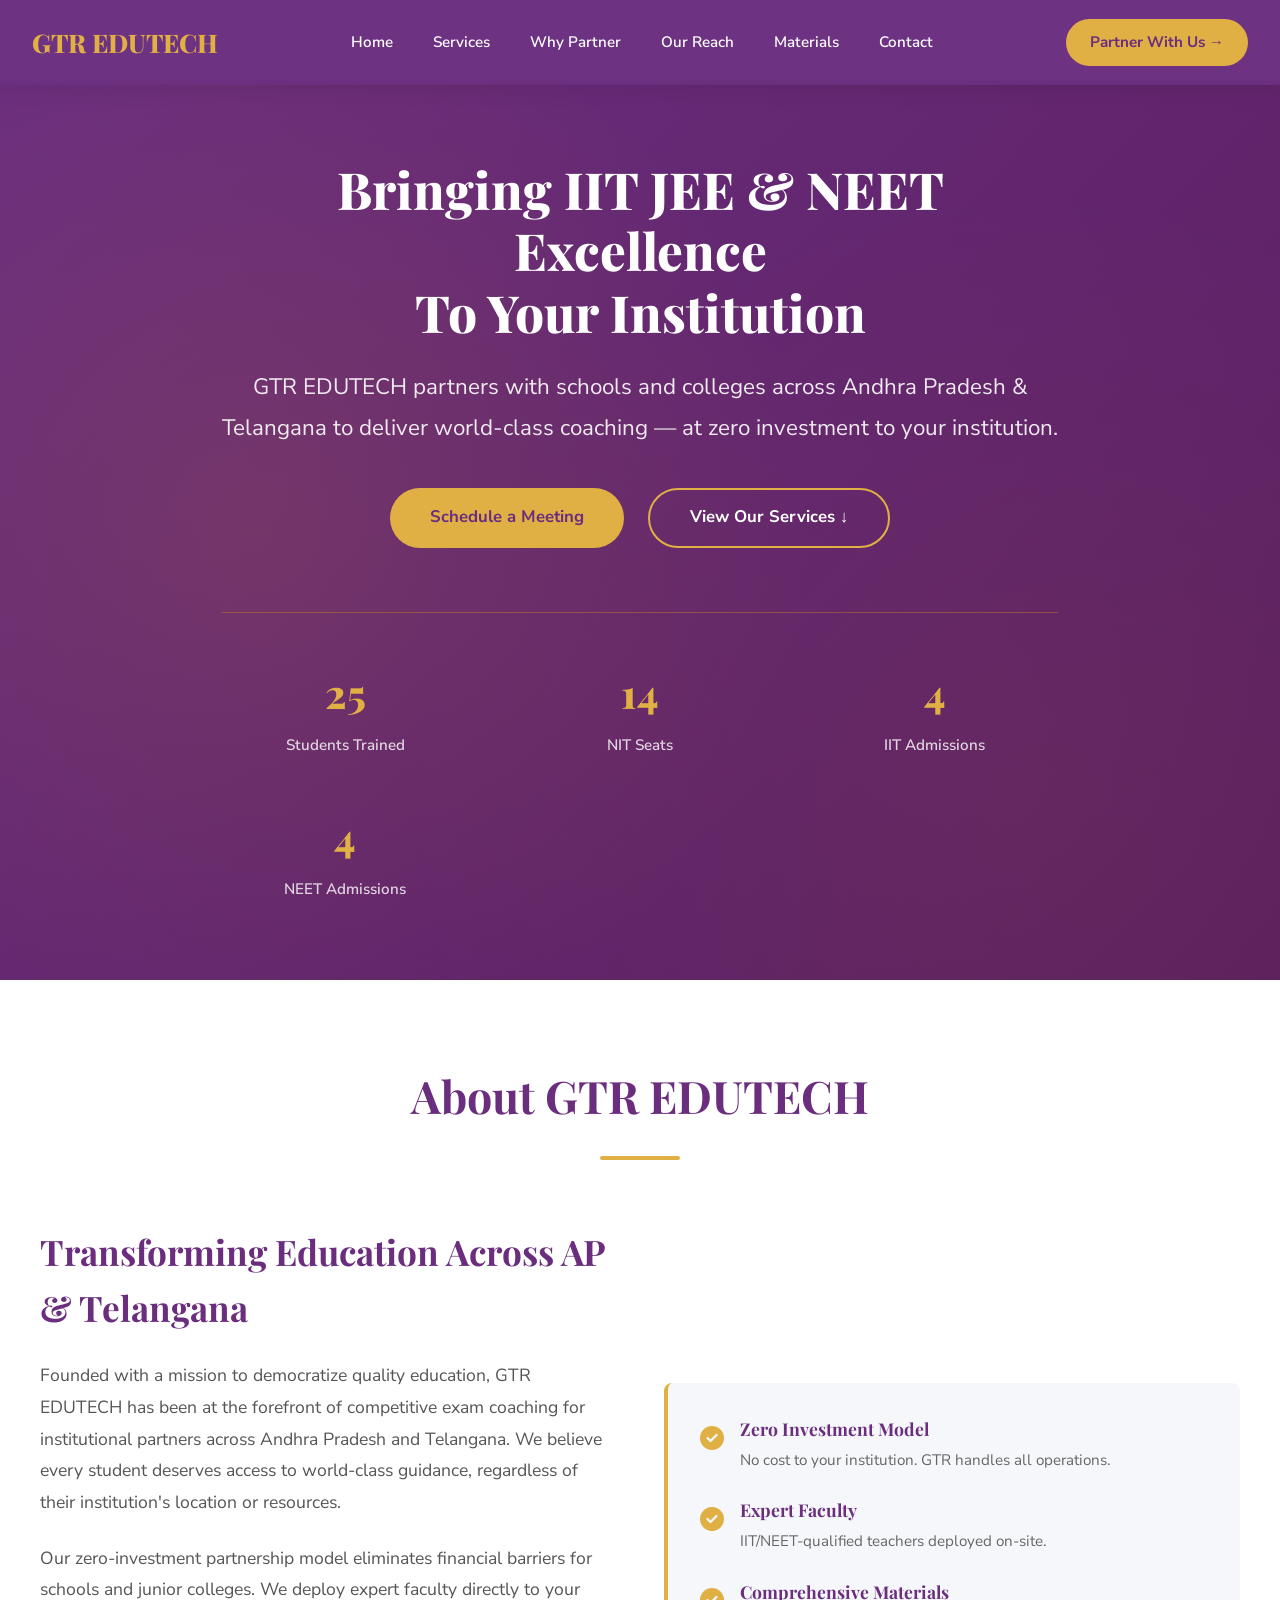
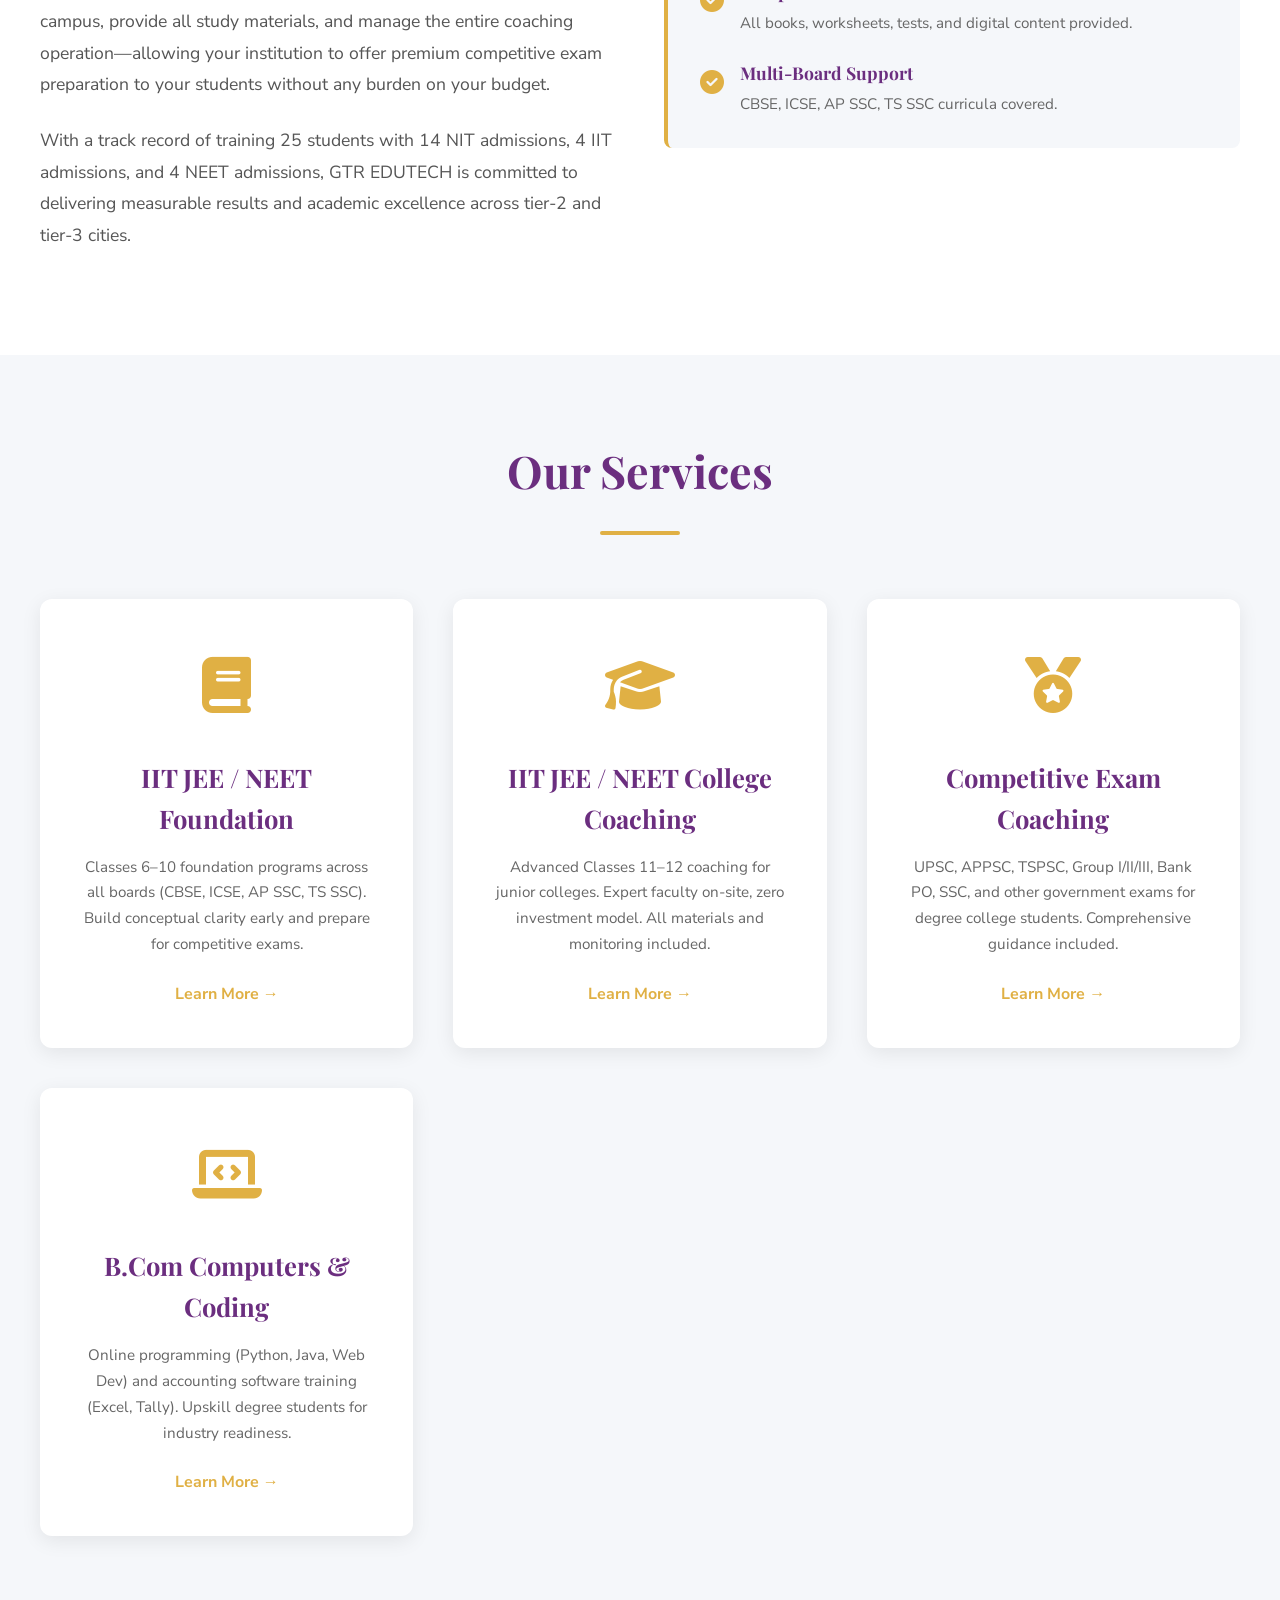
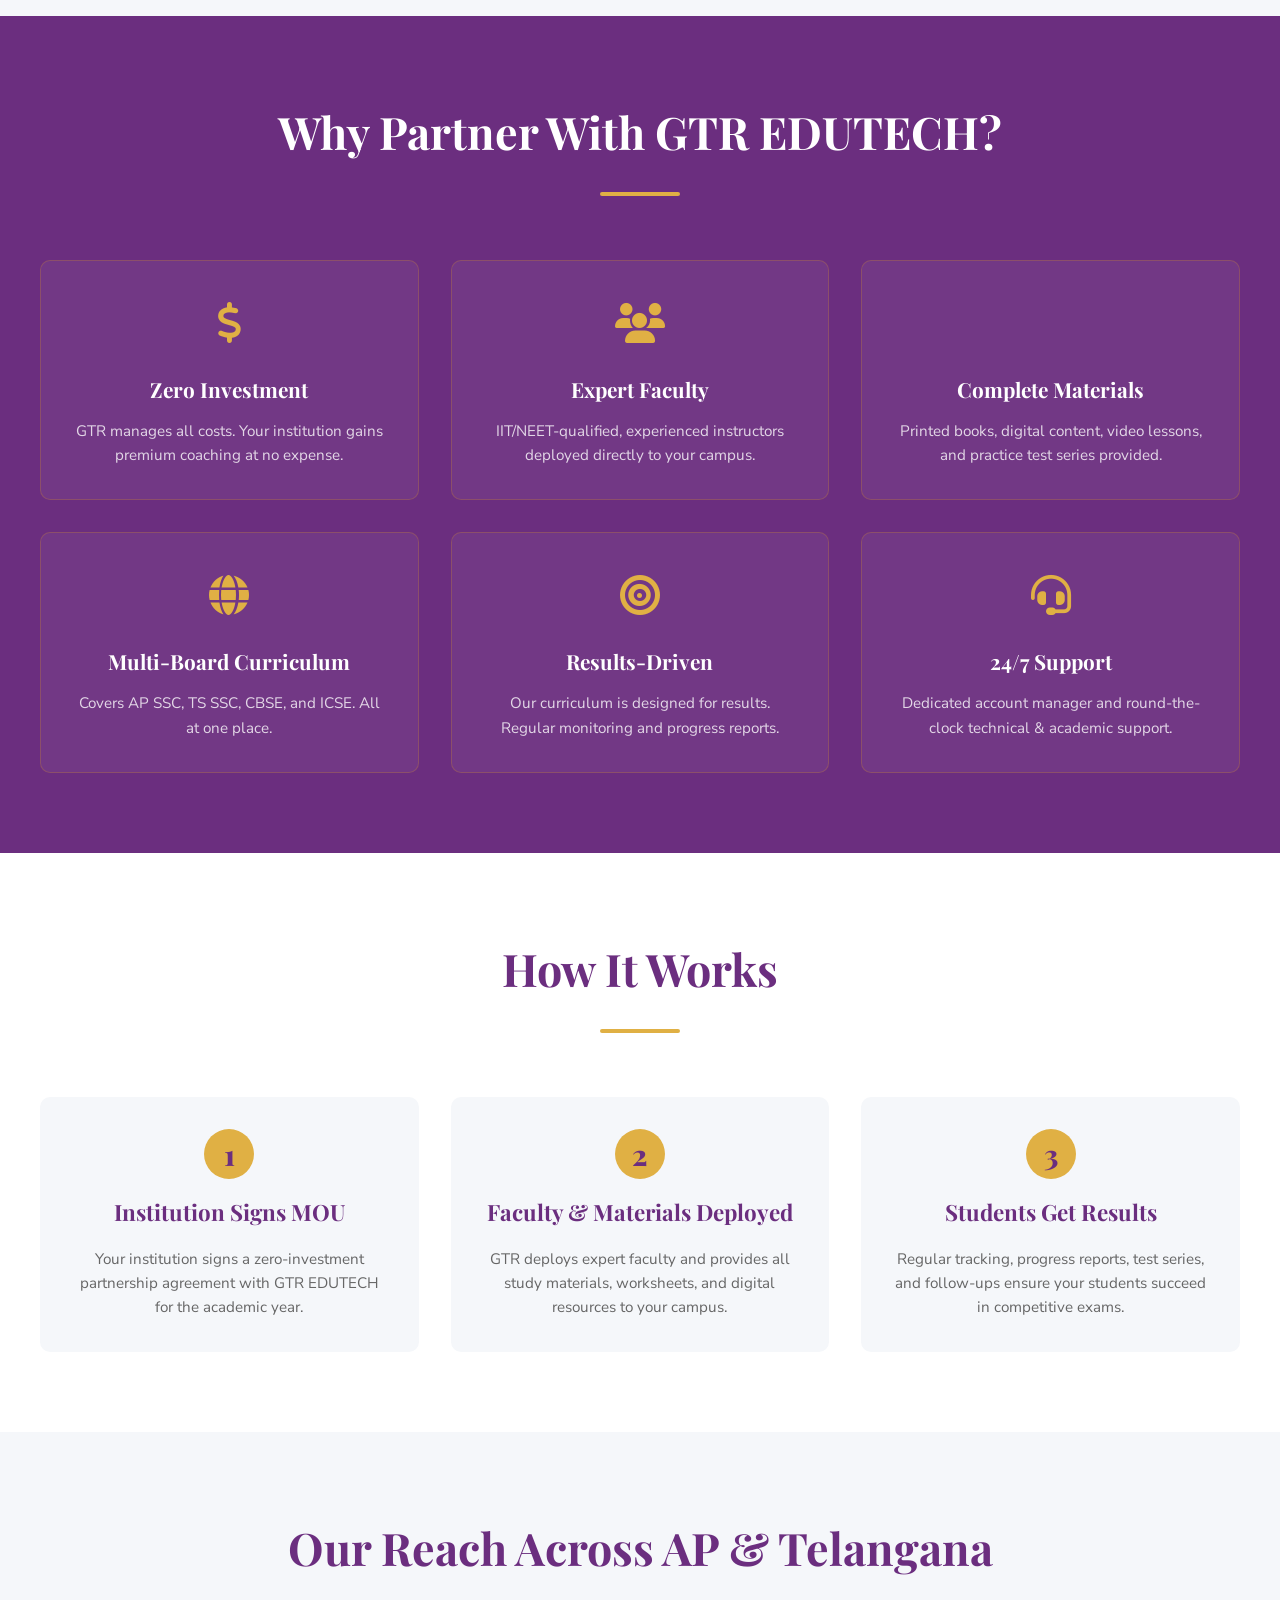
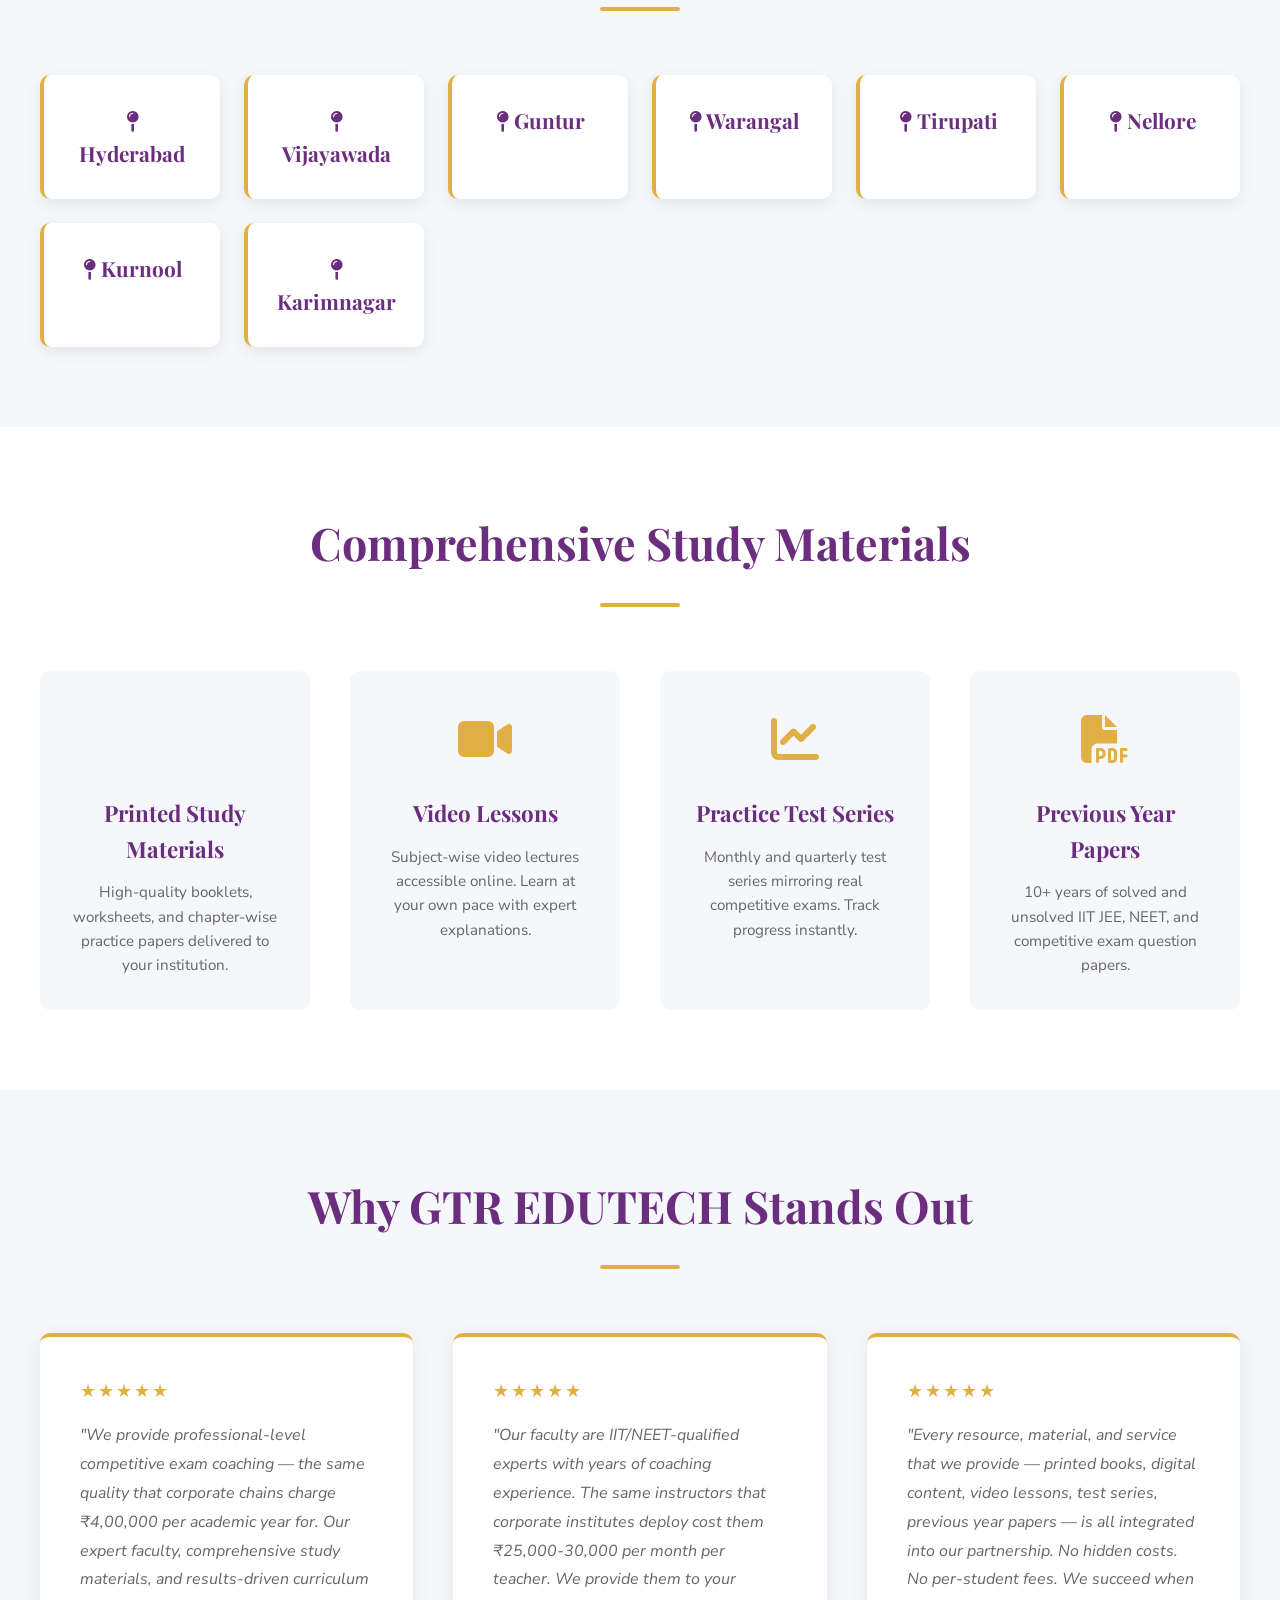
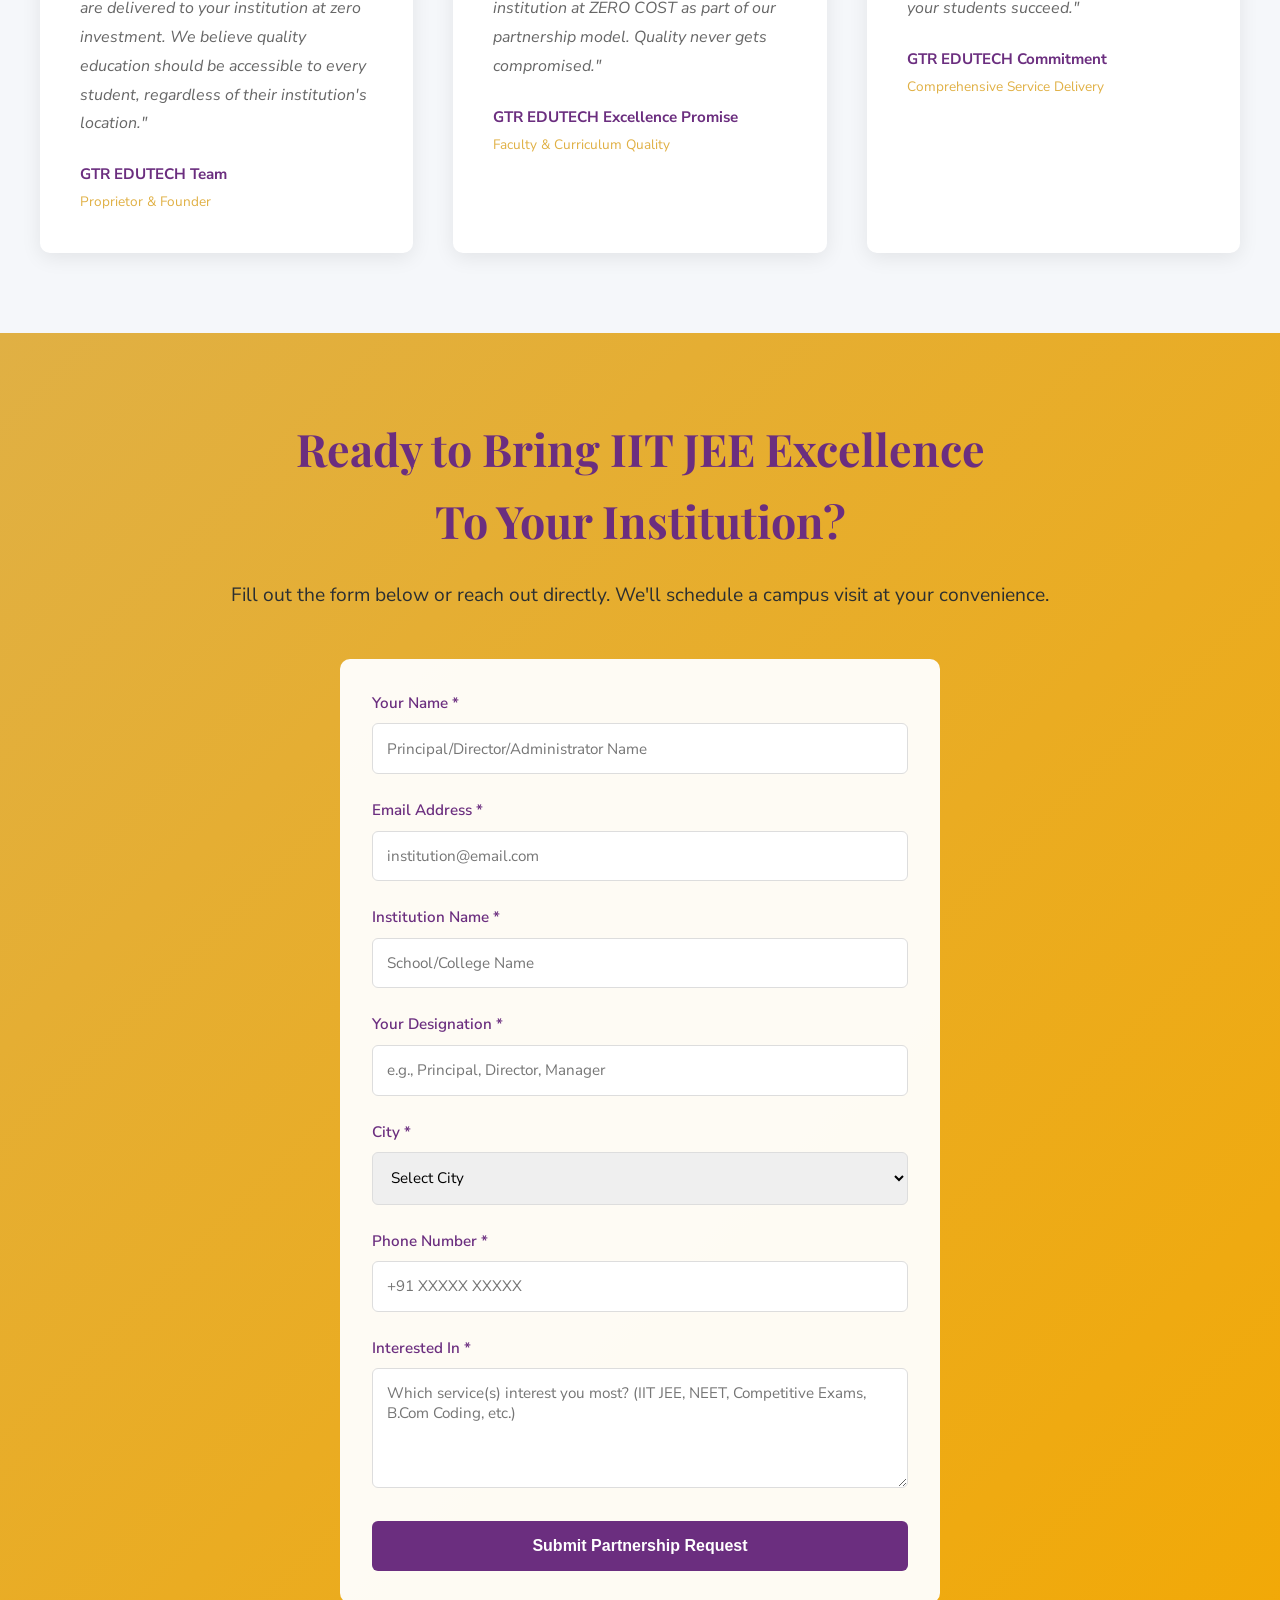
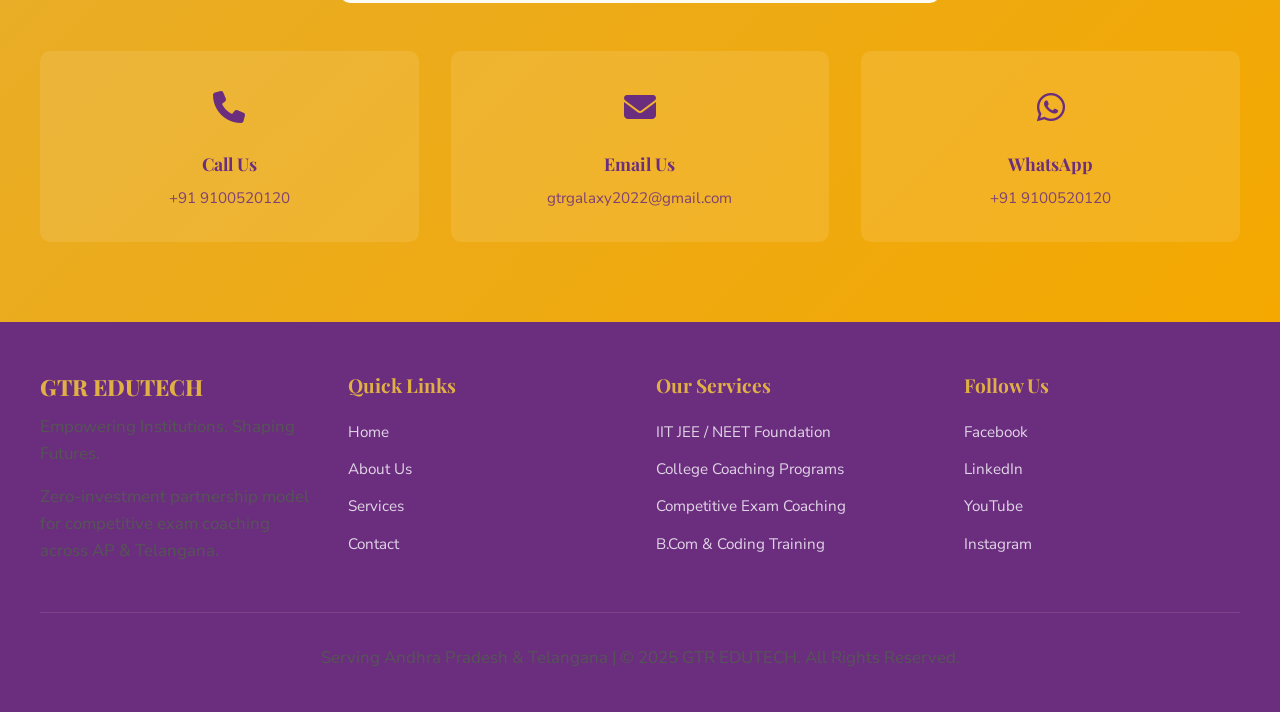
==== commit ccb77e9a: "Renamed gtr-edutech html file to index.html" ====
--- a/index.html
+++ b/index.html
@@ -1,155 +1,1645 @@
 <!DOCTYPE html>
 <html lang="en">
-
 <head>
-  <meta charset="utf-8">
-  <meta content="width=device-width, initial-scale=1.0" name="viewport">
-  <title>GTR EduTech</title>
-  <meta name="description" content="">
-  <meta name="keywords" content="">
-
-  <!-- Favicons -->
-  <link href="assets/img/favicon.png" rel="icon">
-  <link href="assets/img/apple-touch-icon.png" rel="apple-touch-icon">
-
-  <!-- Fonts -->
-  <link href="https://fonts.googleapis.com" rel="preconnect">
-  <link href="https://fonts.gstatic.com" rel="preconnect" crossorigin>
-  <link href="https://fonts.googleapis.com/css2?family=Roboto:ital,wght@0,100;0,300;0,400;0,500;0,700;0,900;1,100;1,300;1,400;1,500;1,700;1,900&family=Poppins:ital,wght@0,100;0,200;0,300;0,400;0,500;0,600;0,700;0,800;0,900;1,100;1,200;1,300;1,400;1,500;1,600;1,700;1,800;1,900&family=Raleway:ital,wght@0,100;0,200;0,300;0,400;0,500;0,600;0,700;0,800;0,900;1,100;1,200;1,300;1,400;1,500;1,600;1,700;1,800;1,900&display=swap" rel="stylesheet">
-
-  <!-- Vendor CSS Files -->
-  <link href="assets/vendor/bootstrap/css/bootstrap.min.css" rel="stylesheet">
-  <link href="assets/vendor/bootstrap-icons/bootstrap-icons.css" rel="stylesheet">
-  <link href="assets/vendor/aos/aos.css" rel="stylesheet">
-  <link href="assets/vendor/swiper/swiper-bundle.min.css" rel="stylesheet">
-  <link href="assets/vendor/glightbox/css/glightbox.min.css" rel="stylesheet">
-
-  <!-- Main CSS File -->
-  <link href="assets/css/main.css" rel="stylesheet">
-
-  <!-- =======================================================
-  * Template Name: Kelly
-  * Template URL: https://bootstrapmade.com/kelly-free-bootstrap-cv-resume-html-template/
-  * Updated: Aug 07 2024 with Bootstrap v5.3.3
-  * Author: BootstrapMade.com
-  * License: https://bootstrapmade.com/license/
-  ======================================================== -->
+    <meta charset="UTF-8">
+    <meta name="viewport" content="width=device-width, initial-scale=1.0">
+    <title>GTR EDUTECH - IIT JEE & NEET Coaching for Institutions</title>
+    <meta name="description" content="GTR EDUTECH partners with schools and colleges across Andhra Pradesh & Telangana to deliver world-class IIT JEE, NEET, and competitive exam coaching at zero investment.">
+    <meta name="keywords" content="IIT JEE coaching, NEET coaching, college partnership, educational services, Andhra Pradesh, Telangana">
+    
+    <!-- Google Fonts -->
+    <link href="https://fonts.googleapis.com/css2?family=Playfair+Display:wght@700;800&family=Nunito+Sans:wght@400;600;700;800&display=swap" rel="stylesheet">
+    
+    <!-- Font Awesome for Icons -->
+    <link rel="stylesheet" href="https://cdnjs.cloudflare.com/ajax/libs/font-awesome/6.4.0/css/all.min.css">
+    
+    <style>
+        * {
+            margin: 0;
+            padding: 0;
+            box-sizing: border-box;
+        }
+
+        html {
+            scroll-behavior: smooth;
+        }
+
+        body {
+            font-family: 'Nunito Sans', sans-serif;
+            color: #333;
+            line-height: 1.6;
+            overflow-x: hidden;
+        }
+
+        /* ============ COLOR SCHEME ============ */
+        :root {
+            --primary-navy: #6B2E7F;
+            --accent-gold: #E0B044;
+            --white: #FFFFFF;
+            --light-grey: #F5F7FA;
+            --dark-grey: #2C3E50;
+            --text-dark: #1A1A1A;
+        }
+
+        /* ============ TYPOGRAPHY ============ */
+        h1, h2, h3, h4, h5, h6 {
+            font-family: 'Playfair Display', serif;
+            color: var(--primary-navy);
+            font-weight: 700;
+        }
+
+        h1 {
+            font-size: 3.5rem;
+            font-weight: 800;
+            line-height: 1.2;
+        }
+
+        h2 {
+            font-size: 2.8rem;
+            margin-bottom: 1.5rem;
+        }
+
+        h3 {
+            font-size: 1.8rem;
+            margin-bottom: 1rem;
+        }
+
+        p {
+            font-size: 1.05rem;
+            color: #555;
+            margin-bottom: 1rem;
+        }
+
+        /* ============ NAVBAR ============ */
+        nav {
+            position: fixed;
+            top: 0;
+            width: 100%;
+            background: rgba(107, 46, 127, 0.98);
+            backdrop-filter: blur(10px);
+            padding: 1.2rem 2rem;
+            z-index: 1000;
+            display: flex;
+            justify-content: space-between;
+            align-items: center;
+            transition: all 0.3s ease;
+            box-shadow: 0 2px 20px rgba(0, 0, 0, 0.1);
+        }
+
+        nav.scrolled {
+            background: rgba(107, 46, 127, 0.99);
+            padding: 0.8rem 2rem;
+        }
+
+        .logo {
+            font-family: 'Playfair Display', serif;
+            font-size: 1.6rem;
+            font-weight: 800;
+            color: var(--accent-gold);
+            text-decoration: none;
+        }
+
+        .nav-links {
+            display: flex;
+            gap: 2.5rem;
+            list-style: none;
+        }
+
+        .nav-links a {
+            color: var(--white);
+            text-decoration: none;
+            font-weight: 600;
+            font-size: 0.95rem;
+            transition: color 0.3s ease;
+            position: relative;
+        }
+
+        .nav-links a:hover {
+            color: var(--accent-gold);
+        }
+
+        .nav-links a::after {
+            content: '';
+            position: absolute;
+            bottom: -5px;
+            left: 0;
+            width: 0;
+            height: 2px;
+            background: var(--accent-gold);
+            transition: width 0.3s ease;
+        }
+
+        .nav-links a:hover::after {
+            width: 100%;
+        }
+
+        .cta-btn {
+            background: var(--accent-gold);
+            color: var(--primary-navy);
+            padding: 0.7rem 1.5rem;
+            border: none;
+            border-radius: 25px;
+            font-weight: 700;
+            cursor: pointer;
+            transition: all 0.3s ease;
+            text-decoration: none;
+            font-size: 0.95rem;
+            display: inline-flex;
+            align-items: center;
+            gap: 0.5rem;
+        }
+
+        .cta-btn:hover {
+            background: #C9975A;
+            transform: translateY(-2px);
+            box-shadow: 0 8px 20px rgba(224, 176, 68, 0.3);
+        }
+
+        /* Mobile Menu Toggle */
+        .menu-toggle {
+            display: none;
+            background: none;
+            border: none;
+            color: var(--white);
+            font-size: 1.5rem;
+            cursor: pointer;
+        }
+
+        /* ============ HERO SECTION ============ */
+        .hero {
+            margin-top: 80px;
+            min-height: 100vh;
+            background: linear-gradient(135deg, var(--primary-navy) 0%, #5A1E5F 100%);
+            position: relative;
+            overflow: hidden;
+            display: flex;
+            align-items: center;
+            justify-content: center;
+            text-align: center;
+            color: var(--white);
+        }
+
+        .hero::before {
+            content: '';
+            position: absolute;
+            top: 0;
+            left: 0;
+            right: 0;
+            bottom: 0;
+            background-image: 
+                radial-gradient(circle at 20% 50%, rgba(244, 168, 0, 0.1) 0%, transparent 50%),
+                radial-gradient(circle at 80% 80%, rgba(244, 168, 0, 0.05) 0%, transparent 50%);
+            pointer-events: none;
+        }
+
+        .hero-content {
+            position: relative;
+            z-index: 10;
+            max-width: 900px;
+            padding: 3rem 2rem;
+            animation: fadeInUp 1s ease forwards;
+        }
+
+        .hero h1 {
+            color: var(--white);
+            margin-bottom: 1.5rem;
+            font-size: 3.2rem;
+        }
+
+        .hero-subtitle {
+            font-size: 1.4rem;
+            color: rgba(255, 255, 255, 0.9);
+            margin-bottom: 2.5rem;
+            line-height: 1.8;
+        }
+
+        .hero-ctas {
+            display: flex;
+            gap: 1.5rem;
+            justify-content: center;
+            flex-wrap: wrap;
+            margin-bottom: 4rem;
+        }
+
+        .btn-primary {
+            background: var(--accent-gold);
+            color: var(--primary-navy);
+            padding: 1rem 2.5rem;
+            border: none;
+            border-radius: 30px;
+            font-weight: 700;
+            font-size: 1.05rem;
+            cursor: pointer;
+            transition: all 0.3s ease;
+            text-decoration: none;
+            display: inline-block;
+        }
+
+        .btn-primary:hover {
+            background: #C9975A;
+            transform: translateY(-3px);
+            box-shadow: 0 12px 30px rgba(224, 176, 68, 0.4);
+        }
+
+        .btn-secondary {
+            background: transparent;
+            color: var(--white);
+            border: 2px solid var(--accent-gold);
+            padding: 0.9rem 2.5rem;
+            border-radius: 30px;
+            font-weight: 700;
+            font-size: 1.05rem;
+            cursor: pointer;
+            transition: all 0.3s ease;
+            text-decoration: none;
+            display: inline-block;
+        }
+
+        .btn-secondary:hover {
+            background: var(--accent-gold);
+            color: var(--primary-navy);
+            transform: translateY(-3px);
+        }
+
+        /* Stats Counter Row */
+        .hero-stats {
+            display: grid;
+            grid-template-columns: repeat(auto-fit, minmax(200px, 1fr));
+            gap: 3rem;
+            margin-top: 3rem;
+            padding-top: 3rem;
+            border-top: 1px solid rgba(244, 168, 0, 0.3);
+        }
+
+        .stat-item {
+            text-align: center;
+        }
+
+        .stat-number {
+            font-family: 'Playfair Display', serif;
+            font-size: 2.5rem;
+            font-weight: 800;
+            color: var(--accent-gold);
+            margin-bottom: 0.5rem;
+        }
+
+        .stat-label {
+            font-size: 0.95rem;
+            color: rgba(255, 255, 255, 0.8);
+            font-weight: 600;
+        }
+
+        /* ============ ABOUT SECTION ============ */
+        .about {
+            padding: 5rem 2rem;
+            background: var(--white);
+        }
+
+        .container {
+            max-width: 1200px;
+            margin: 0 auto;
+        }
+
+        .section-title {
+            text-align: center;
+            margin-bottom: 4rem;
+        }
+
+        .section-title h2 {
+            font-size: 2.8rem;
+            margin-bottom: 0.5rem;
+        }
+
+        .section-title::after {
+            content: '';
+            display: block;
+            width: 80px;
+            height: 4px;
+            background: var(--accent-gold);
+            margin: 1.5rem auto 0;
+            border-radius: 2px;
+        }
+
+        .about-grid {
+            display: grid;
+            grid-template-columns: 1fr 1fr;
+            gap: 3rem;
+            align-items: center;
+        }
+
+        .about-text h3 {
+            font-size: 2.2rem;
+            margin-bottom: 1.5rem;
+            color: var(--primary-navy);
+        }
+
+        .about-text p {
+            margin-bottom: 1.5rem;
+            font-size: 1.1rem;
+            color: #555;
+            line-height: 1.8;
+        }
+
+        .about-highlight {
+            background: var(--light-grey);
+            border-left: 4px solid var(--accent-gold);
+            padding: 2rem;
+            margin-top: 2rem;
+            border-radius: 8px;
+        }
+
+        .highlight-item {
+            display: flex;
+            align-items: flex-start;
+            gap: 1rem;
+            margin-bottom: 1.5rem;
+        }
+
+        .highlight-item:last-child {
+            margin-bottom: 0;
+        }
+
+        .highlight-icon {
+            font-size: 1.5rem;
+            color: var(--accent-gold);
+            flex-shrink: 0;
+            margin-top: 0.3rem;
+        }
+
+        .highlight-text h4 {
+            font-size: 1.1rem;
+            margin-bottom: 0.3rem;
+            color: var(--primary-navy);
+        }
+
+        .highlight-text p {
+            font-size: 0.95rem;
+            color: #666;
+            margin: 0;
+        }
+
+        /* ============ SERVICES SECTION ============ */
+        .services {
+            padding: 5rem 2rem;
+            background: var(--light-grey);
+        }
+
+        .services-grid {
+            display: grid;
+            grid-template-columns: repeat(auto-fit, minmax(280px, 1fr));
+            gap: 2.5rem;
+            margin-top: 3rem;
+        }
+
+        .service-card {
+            background: var(--white);
+            border-radius: 12px;
+            padding: 2.5rem;
+            text-align: center;
+            transition: all 0.3s ease;
+            box-shadow: 0 5px 20px rgba(0, 0, 0, 0.08);
+            border-top: 4px solid transparent;
+        }
+
+        .service-card:hover {
+            transform: translateY(-10px);
+            box-shadow: 0 15px 40px rgba(0, 0, 0, 0.15);
+            border-top-color: var(--accent-gold);
+        }
+
+        .service-icon {
+            font-size: 3.5rem;
+            margin-bottom: 1.5rem;
+            color: var(--accent-gold);
+        }
+
+        .service-card h3 {
+            font-size: 1.6rem;
+            margin-bottom: 1rem;
+            color: var(--primary-navy);
+        }
+
+        .service-card p {
+            font-size: 0.95rem;
+            color: #666;
+            margin-bottom: 1.5rem;
+            line-height: 1.7;
+            min-height: 70px;
+        }
+
+        .learn-more {
+            color: var(--accent-gold);
+            text-decoration: none;
+            font-weight: 700;
+            transition: all 0.3s ease;
+            display: inline-flex;
+            align-items: center;
+            gap: 0.5rem;
+        }
+
+        .learn-more:hover {
+            gap: 0.8rem;
+        }
+
+        /* ============ WHY PARTNER SECTION ============ */
+        .why-partner {
+            padding: 5rem 2rem;
+            background: var(--primary-navy);
+            color: var(--white);
+        }
+
+        .why-partner .section-title h2 {
+            color: var(--white);
+        }
+
+        .why-partner .section-title::after {
+            background: var(--accent-gold);
+        }
+
+        .benefits-grid {
+            display: grid;
+            grid-template-columns: repeat(auto-fit, minmax(280px, 1fr));
+            gap: 2rem;
+            margin-top: 3rem;
+        }
+
+        .benefit-box {
+            background: rgba(255, 255, 255, 0.05);
+            border: 1px solid rgba(244, 168, 0, 0.2);
+            padding: 2rem;
+            border-radius: 10px;
+            transition: all 0.3s ease;
+            text-align: center;
+        }
+
+        .benefit-box:hover {
+            background: rgba(244, 168, 0, 0.1);
+            border-color: var(--accent-gold);
+            transform: translateY(-5px);
+        }
+
+        .benefit-icon {
+            font-size: 2.5rem;
+            color: var(--accent-gold);
+            margin-bottom: 1rem;
+        }
+
+        .benefit-box h4 {
+            font-size: 1.3rem;
+            color: var(--white);
+            margin-bottom: 0.8rem;
+            font-family: 'Playfair Display', serif;
+        }
+
+        .benefit-box p {
+            font-size: 0.95rem;
+            color: rgba(255, 255, 255, 0.8);
+            margin: 0;
+        }
+
+        /* ============ HOW IT WORKS SECTION ============ */
+        .how-it-works {
+            padding: 5rem 2rem;
+            background: var(--white);
+        }
+
+        .process-flow {
+            display: grid;
+            grid-template-columns: repeat(auto-fit, minmax(280px, 1fr));
+            gap: 2rem;
+            margin-top: 3rem;
+            position: relative;
+        }
+
+        .process-step {
+            background: var(--light-grey);
+            padding: 2rem;
+            border-radius: 10px;
+            text-align: center;
+            position: relative;
+            transition: all 0.3s ease;
+        }
+
+        .process-step:hover {
+            background: var(--accent-gold);
+            color: var(--primary-navy);
+        }
+
+        .process-step:hover h4 {
+            color: var(--primary-navy);
+        }
+
+        .process-step:hover p {
+            color: var(--primary-navy);
+        }
+
+        .step-number {
+            display: inline-flex;
+            align-items: center;
+            justify-content: center;
+            width: 50px;
+            height: 50px;
+            background: var(--accent-gold);
+            color: var(--primary-navy);
+            border-radius: 50%;
+            font-size: 1.8rem;
+            font-weight: 800;
+            margin-bottom: 1rem;
+            font-family: 'Playfair Display', serif;
+        }
+
+        .process-step:hover .step-number {
+            background: var(--primary-navy);
+            color: var(--accent-gold);
+        }
+
+        .process-step h4 {
+            font-size: 1.4rem;
+            margin-bottom: 1rem;
+            color: var(--primary-navy);
+        }
+
+        .process-step p {
+            font-size: 0.95rem;
+            color: #666;
+            margin: 0;
+            line-height: 1.6;
+        }
+
+        /* ============ OUR REACH SECTION ============ */
+        .our-reach {
+            padding: 5rem 2rem;
+            background: var(--light-grey);
+        }
+
+        .reach-grid {
+            display: grid;
+            grid-template-columns: repeat(auto-fit, minmax(180px, 1fr));
+            gap: 1.5rem;
+            margin-top: 3rem;
+        }
+
+        .city-badge {
+            background: var(--white);
+            padding: 1.8rem;
+            border-radius: 10px;
+            text-align: center;
+            transition: all 0.3s ease;
+            box-shadow: 0 5px 15px rgba(0, 0, 0, 0.08);
+            border-left: 4px solid var(--accent-gold);
+        }
+
+        .city-badge:hover {
+            transform: scale(1.05);
+            background: var(--primary-navy);
+            color: var(--white);
+            box-shadow: 0 10px 30px rgba(0, 0, 0, 0.2);
+        }
+
+        .city-badge h4 {
+            font-size: 1.3rem;
+            color: var(--primary-navy);
+            margin: 0;
+        }
+
+        .city-badge:hover h4 {
+            color: var(--accent-gold);
+        }
+
+        /* ============ STUDY MATERIALS SECTION ============ */
+        .study-materials {
+            padding: 5rem 2rem;
+            background: var(--white);
+        }
+
+        .materials-grid {
+            display: grid;
+            grid-template-columns: repeat(auto-fit, minmax(250px, 1fr));
+            gap: 2.5rem;
+            margin-top: 3rem;
+        }
+
+        .material-item {
+            text-align: center;
+            padding: 2rem;
+            border-radius: 10px;
+            background: var(--light-grey);
+            transition: all 0.3s ease;
+        }
+
+        .material-item:hover {
+            background: var(--accent-gold);
+            transform: translateY(-8px);
+        }
+
+        .material-item:hover h4 {
+            color: var(--primary-navy);
+        }
+
+        .material-item:hover p {
+            color: var(--primary-navy);
+        }
+
+        .material-icon {
+            font-size: 3rem;
+            color: var(--accent-gold);
+            margin-bottom: 1rem;
+        }
+
+        .material-item:hover .material-icon {
+            color: var(--primary-navy);
+        }
+
+        .material-item h4 {
+            font-size: 1.4rem;
+            margin-bottom: 0.8rem;
+            color: var(--primary-navy);
+        }
+
+        .material-item p {
+            font-size: 0.95rem;
+            color: #666;
+            margin: 0;
+        }
+
+        /* ============ TESTIMONIALS SECTION ============ */
+        .testimonials {
+            padding: 5rem 2rem;
+            background: var(--light-grey);
+        }
+
+        .testimonials-grid {
+            display: grid;
+            grid-template-columns: repeat(auto-fit, minmax(300px, 1fr));
+            gap: 2.5rem;
+            margin-top: 3rem;
+        }
+
+        .testimonial-card {
+            background: var(--white);
+            padding: 2.5rem;
+            border-radius: 10px;
+            box-shadow: 0 5px 20px rgba(0, 0, 0, 0.08);
+            transition: all 0.3s ease;
+            border-top: 4px solid var(--accent-gold);
+        }
+
+        .testimonial-card:hover {
+            box-shadow: 0 15px 40px rgba(0, 0, 0, 0.15);
+            transform: translateY(-8px);
+        }
+
+        .stars {
+            color: var(--accent-gold);
+            font-size: 1.1rem;
+            margin-bottom: 1rem;
+            letter-spacing: 2px;
+        }
+
+        .testimonial-text {
+            font-size: 1rem;
+            color: #666;
+            margin-bottom: 1.5rem;
+            line-height: 1.8;
+            font-style: italic;
+        }
+
+        .testimonial-author {
+            font-weight: 700;
+            color: var(--primary-navy);
+            font-size: 0.95rem;
+        }
+
+        .testimonial-role {
+            font-size: 0.85rem;
+            color: var(--accent-gold);
+            margin-top: 0.3rem;
+        }
+
+        /* ============ CONTACT SECTION ============ */
+        .contact-cta {
+            padding: 5rem 2rem;
+            background: linear-gradient(135deg, var(--accent-gold) 0%, #F4A800 100%);
+            color: var(--primary-navy);
+            text-align: center;
+        }
+
+        .contact-cta h2 {
+            color: var(--primary-navy);
+            font-size: 2.8rem;
+        }
+
+        .contact-subtitle {
+            font-size: 1.2rem;
+            color: rgba(10, 25, 49, 0.85);
+            margin-bottom: 3rem;
+        }
+
+        .contact-form {
+            max-width: 600px;
+            margin: 0 auto 3rem;
+            background: rgba(255, 255, 255, 0.95);
+            padding: 2rem;
+            border-radius: 10px;
+        }
+
+        .form-group {
+            margin-bottom: 1.5rem;
+            text-align: left;
+        }
+
+        .form-group label {
+            display: block;
+            margin-bottom: 0.5rem;
+            font-weight: 600;
+            color: var(--primary-navy);
+            font-size: 0.95rem;
+        }
+
+        .form-group input,
+        .form-group select,
+        .form-group textarea {
+            width: 100%;
+            padding: 0.9rem;
+            border: 1px solid #ddd;
+            border-radius: 6px;
+            font-family: 'Nunito Sans', sans-serif;
+            font-size: 0.95rem;
+            transition: all 0.3s ease;
+        }
+
+        .form-group input:focus,
+        .form-group select:focus,
+        .form-group textarea:focus {
+            outline: none;
+            border-color: var(--primary-navy);
+            background: #fff;
+        }
+
+        .form-group textarea {
+            resize: vertical;
+            min-height: 120px;
+        }
+
+        .form-submit {
+            width: 100%;
+            padding: 1rem;
+            background: var(--primary-navy);
+            color: var(--white);
+            border: none;
+            border-radius: 6px;
+            font-weight: 700;
+            font-size: 1rem;
+            cursor: pointer;
+            transition: all 0.3s ease;
+        }
+
+        .form-submit:hover {
+            background: #5A1E5F;
+            transform: translateY(-2px);
+        }
+
+        #form-message {
+            font-size: 0.95rem;
+            line-height: 1.6;
+        }
+
+        .contact-info {
+            display: grid;
+            grid-template-columns: repeat(auto-fit, minmax(250px, 1fr));
+            gap: 2rem;
+        }
+
+        .info-item {
+            background: rgba(255, 255, 255, 0.1);
+            padding: 2rem;
+            border-radius: 10px;
+            transition: all 0.3s ease;
+        }
+
+        .info-item:hover {
+            background: rgba(255, 255, 255, 0.2);
+            transform: translateY(-5px);
+        }
+
+        .info-icon {
+            font-size: 2rem;
+            color: var(--primary-navy);
+            margin-bottom: 1rem;
+        }
+
+        .info-item h4 {
+            color: var(--primary-navy);
+            font-size: 1.1rem;
+            margin-bottom: 0.5rem;
+        }
+
+        .info-item p {
+            color: rgba(107, 46, 127, 0.85);
+            margin: 0;
+            font-size: 0.95rem;
+        }
+
+        /* ============ FOOTER ============ */
+        footer {
+            background: var(--primary-navy);
+            color: var(--white);
+            padding: 3rem 2rem 1.5rem;
+        }
+
+        .footer-grid {
+            display: grid;
+            grid-template-columns: repeat(auto-fit, minmax(250px, 1fr));
+            gap: 2rem;
+            margin-bottom: 2rem;
+            max-width: 1200px;
+            margin-left: auto;
+            margin-right: auto;
+        }
+
+        .footer-col h4 {
+            color: var(--accent-gold);
+            font-size: 1.2rem;
+            margin-bottom: 1.2rem;
+        }
+
+        .footer-col ul {
+            list-style: none;
+        }
+
+        .footer-col a {
+            color: rgba(255, 255, 255, 0.8);
+            text-decoration: none;
+            font-size: 0.95rem;
+            display: block;
+            margin-bottom: 0.8rem;
+            transition: color 0.3s ease;
+        }
+
+        .footer-col a:hover {
+            color: var(--accent-gold);
+        }
+
+        .footer-bottom {
+            border-top: 1px solid rgba(255, 255, 255, 0.1);
+            padding-top: 2rem;
+            text-align: center;
+            color: rgba(255, 255, 255, 0.7);
+            font-size: 0.9rem;
+            max-width: 1200px;
+            margin: 0 auto;
+        }
+
+        .footer-logo {
+            color: var(--accent-gold);
+            font-family: 'Playfair Display', serif;
+            font-size: 1.4rem;
+            font-weight: 800;
+            margin-bottom: 0.5rem;
+        }
+
+        /* ============ ANIMATIONS ============ */
+        @keyframes fadeInUp {
+            from {
+                opacity: 0;
+                transform: translateY(30px);
+            }
+            to {
+                opacity: 1;
+                transform: translateY(0);
+            }
+        }
+
+        @keyframes slideInLeft {
+            from {
+                opacity: 0;
+                transform: translateX(-30px);
+            }
+            to {
+                opacity: 1;
+                transform: translateX(0);
+            }
+        }
+
+        @keyframes slideInRight {
+            from {
+                opacity: 0;
+                transform: translateX(30px);
+            }
+            to {
+                opacity: 1;
+                transform: translateX(0);
+            }
+        }
+
+        @keyframes countUp {
+            from {
+                opacity: 0;
+                transform: scale(0.8);
+            }
+            to {
+                opacity: 1;
+                transform: scale(1);
+            }
+        }
+
+        .animate-in {
+            animation: fadeInUp 0.8s ease forwards;
+        }
+
+        /* ============ RESPONSIVENESS ============ */
+        @media (max-width: 768px) {
+            h1 {
+                font-size: 2.2rem;
+            }
+
+            h2 {
+                font-size: 2rem;
+            }
+
+            h3 {
+                font-size: 1.4rem;
+            }
+
+            .nav-links {
+                display: none;
+            }
+
+            .menu-toggle {
+                display: block;
+            }
+
+            .hero-subtitle {
+                font-size: 1.1rem;
+            }
+
+            .hero-ctas {
+                flex-direction: column;
+                gap: 1rem;
+            }
+
+            .about-grid {
+                grid-template-columns: 1fr;
+            }
+
+            .hero-stats {
+                gap: 1.5rem;
+                grid-template-columns: repeat(2, 1fr);
+            }
+
+            .stat-number {
+                font-size: 2rem;
+            }
+
+            .process-flow {
+                grid-template-columns: 1fr;
+            }
+
+            button, a {
+                font-size: 0.95rem;
+            }
+        }
+
+        @media (max-width: 480px) {
+            nav {
+                padding: 1rem;
+            }
+
+            .logo {
+                font-size: 1.2rem;
+            }
+
+            h1 {
+                font-size: 1.8rem;
+            }
+
+            h2 {
+                font-size: 1.5rem;
+            }
+
+            .hero {
+                margin-top: 70px;
+            }
+
+            .hero-subtitle {
+                font-size: 1rem;
+            }
+
+            .btn-primary, .btn-secondary {
+                padding: 0.8rem 1.5rem;
+                font-size: 0.9rem;
+            }
+
+            .hero-stats {
+                grid-template-columns: 1fr;
+                gap: 1rem;
+            }
+
+            .section-title h2 {
+                font-size: 1.8rem;
+            }
+
+            .about, .services, .why-partner, .how-it-works, 
+            .our-reach, .study-materials, .testimonials {
+                padding: 3rem 1.5rem;
+            }
+        }
+    </style>
 </head>
-
-<body class="index-page">
-
-  <header id="header" class="header d-flex align-items-center light-background sticky-top">
-    <div class="container-fluid position-relative d-flex align-items-center justify-content-between">
-
-      <a href="index.html" class="logo d-flex align-items-center me-auto me-xl-0">
-        <!-- Uncomment the line below if you also wish to use an image logo -->
-        <!-- <img src="assets/img/logo.png" alt=""> -->
-        <h1 class="sitename">GTR EduTech</h1>
-      </a>
-
-      <nav id="navmenu" class="navmenu">
-        <ul>
-          <li><a href="index.html" class="active">Home</a></li>
-          <li><a href="about.html">About</a></li>
-          <li><a href="resume.html">Resume</a></li>
-          <li><a href="services.html">Services</a></li>
-          <li><a href="portfolio.html">Portfolio</a></li>
-          <li class="dropdown"><a href="#"><span>Dropdown</span> <i class="bi bi-chevron-down toggle-dropdown"></i></a>
-            <ul>
-              <li><a href="#">Dropdown 1</a></li>
-              <li class="dropdown"><a href="#"><span>Deep Dropdown</span> <i class="bi bi-chevron-down toggle-dropdown"></i></a>
+<body>
+    <!-- ============ NAVIGATION ============ -->
+    <nav id="navbar">
+        <a href="#home" class="logo">GTR EDUTECH</a>
+        <ul class="nav-links">
+            <li><a href="#home">Home</a></li>
+            <li><a href="#services">Services</a></li>
+            <li><a href="#why-partner">Why Partner</a></li>
+            <li><a href="#reach">Our Reach</a></li>
+            <li><a href="#materials">Materials</a></li>
+            <li><a href="#contact">Contact</a></li>
+        </ul>
+        <a href="#contact" class="cta-btn">Partner With Us →</a>
+        <button class="menu-toggle" id="menuToggle">
+            <i class="fas fa-bars"></i>
+        </button>
+    </nav>
+
+    <!-- ============ HERO SECTION ============ -->
+    <section class="hero" id="home">
+        <div class="hero-content">
+            <h1>Bringing IIT JEE & NEET Excellence<br>To Your Institution</h1>
+            <p class="hero-subtitle">
+                GTR EDUTECH partners with schools and colleges across Andhra Pradesh & Telangana 
+                to deliver world-class coaching — at zero investment to your institution.
+            </p>
+            <div class="hero-ctas">
+                <a href="#contact" class="btn-primary">Schedule a Meeting</a>
+                <a href="#services" class="btn-secondary">View Our Services ↓</a>
+            </div>
+            <div class="hero-stats">
+                <div class="stat-item">
+                    <div class="stat-number" data-target="25">0</div>
+                    <div class="stat-label">Students Trained</div>
+                </div>
+                <div class="stat-item">
+                    <div class="stat-number" data-target="14">0</div>
+                    <div class="stat-label">NIT Seats</div>
+                </div>
+                <div class="stat-item">
+                    <div class="stat-number" data-target="4">0</div>
+                    <div class="stat-label">IIT Admissions</div>
+                </div>
+                <div class="stat-item">
+                    <div class="stat-number" data-target="4">0</div>
+                    <div class="stat-label">NEET Admissions</div>
+                </div>
+            </div>
+        </div>
+    </section>
+
+    <!-- ============ ABOUT SECTION ============ -->
+    <section class="about" id="about">
+        <div class="container">
+            <div class="section-title">
+                <h2>About GTR EDUTECH</h2>
+            </div>
+            <div class="about-grid">
+                <div class="about-text">
+                    <h3>Transforming Education Across AP & Telangana</h3>
+                    <p>
+                        Founded with a mission to democratize quality education, GTR EDUTECH has been at the forefront of 
+                        competitive exam coaching for institutional partners across Andhra Pradesh and Telangana. We believe 
+                        every student deserves access to world-class guidance, regardless of their institution's location or 
+                        resources.
+                    </p>
+                    <p>
+                        Our zero-investment partnership model eliminates financial barriers for schools and junior colleges. 
+                        We deploy expert faculty directly to your campus, provide all study materials, and manage the entire 
+                        coaching operation—allowing your institution to offer premium competitive exam preparation to your students 
+                        without any burden on your budget.
+                    </p>
+                    <p>
+                        With a track record of training 25 students with 14 NIT admissions, 4 IIT admissions, and 4 NEET admissions, 
+                        GTR EDUTECH is committed to delivering measurable results and academic excellence across tier-2 and 
+                        tier-3 cities.
+                    </p>
+                </div>
+                <div class="about-highlight">
+                    <div class="highlight-item">
+                        <div class="highlight-icon">
+                            <i class="fas fa-check-circle"></i>
+                        </div>
+                        <div class="highlight-text">
+                            <h4>Zero Investment Model</h4>
+                            <p>No cost to your institution. GTR handles all operations.</p>
+                        </div>
+                    </div>
+                    <div class="highlight-item">
+                        <div class="highlight-icon">
+                            <i class="fas fa-check-circle"></i>
+                        </div>
+                        <div class="highlight-text">
+                            <h4>Expert Faculty</h4>
+                            <p>IIT/NEET-qualified teachers deployed on-site.</p>
+                        </div>
+                    </div>
+                    <div class="highlight-item">
+                        <div class="highlight-icon">
+                            <i class="fas fa-check-circle"></i>
+                        </div>
+                        <div class="highlight-text">
+                            <h4>Comprehensive Materials</h4>
+                            <p>All books, worksheets, tests, and digital content provided.</p>
+                        </div>
+                    </div>
+                    <div class="highlight-item">
+                        <div class="highlight-icon">
+                            <i class="fas fa-check-circle"></i>
+                        </div>
+                        <div class="highlight-text">
+                            <h4>Multi-Board Support</h4>
+                            <p>CBSE, ICSE, AP SSC, TS SSC curricula covered.</p>
+                        </div>
+                    </div>
+                </div>
+            </div>
+        </div>
+    </section>
+
+    <!-- ============ SERVICES SECTION ============ -->
+    <section class="services" id="services">
+        <div class="container">
+            <div class="section-title">
+                <h2>Our Services</h2>
+            </div>
+            <div class="services-grid">
+                <div class="service-card">
+                    <div class="service-icon">
+                        <i class="fas fa-book"></i>
+                    </div>
+                    <h3>IIT JEE / NEET Foundation</h3>
+                    <p>Classes 6–10 foundation programs across all boards (CBSE, ICSE, AP SSC, TS SSC). Build conceptual clarity early and prepare for competitive exams.</p>
+                    <a href="#contact" class="learn-more">Learn More →</a>
+                </div>
+                <div class="service-card">
+                    <div class="service-icon">
+                        <i class="fas fa-graduation-cap"></i>
+                    </div>
+                    <h3>IIT JEE / NEET College Coaching</h3>
+                    <p>Advanced Classes 11–12 coaching for junior colleges. Expert faculty on-site, zero investment model. All materials and monitoring included.</p>
+                    <a href="#contact" class="learn-more">Learn More →</a>
+                </div>
+                <div class="service-card">
+                    <div class="service-icon">
+                        <i class="fas fa-medal"></i>
+                    </div>
+                    <h3>Competitive Exam Coaching</h3>
+                    <p>UPSC, APPSC, TSPSC, Group I/II/III, Bank PO, SSC, and other government exams for degree college students. Comprehensive guidance included.</p>
+                    <a href="#contact" class="learn-more">Learn More →</a>
+                </div>
+                <div class="service-card">
+                    <div class="service-icon">
+                        <i class="fas fa-laptop-code"></i>
+                    </div>
+                    <h3>B.Com Computers & Coding</h3>
+                    <p>Online programming (Python, Java, Web Dev) and accounting software training (Excel, Tally). Upskill degree students for industry readiness.</p>
+                    <a href="#contact" class="learn-more">Learn More →</a>
+                </div>
+            </div>
+        </div>
+    </section>
+
+    <!-- ============ WHY PARTNER SECTION ============ -->
+    <section class="why-partner" id="why-partner">
+        <div class="container">
+            <div class="section-title">
+                <h2>Why Partner With GTR EDUTECH?</h2>
+            </div>
+            <div class="benefits-grid">
+                <div class="benefit-box">
+                    <div class="benefit-icon">
+                        <i class="fas fa-dollar-sign"></i>
+                    </div>
+                    <h4>Zero Investment</h4>
+                    <p>GTR manages all costs. Your institution gains premium coaching at no expense.</p>
+                </div>
+                <div class="benefit-box">
+                    <div class="benefit-icon">
+                        <i class="fas fa-users"></i>
+                    </div>
+                    <h4>Expert Faculty</h4>
+                    <p>IIT/NEET-qualified, experienced instructors deployed directly to your campus.</p>
+                </div>
+                <div class="benefit-box">
+                    <div class="benefit-icon">
+                        <i class="fas fa-book-heart"></i>
+                    </div>
+                    <h4>Complete Materials</h4>
+                    <p>Printed books, digital content, video lessons, and practice test series provided.</p>
+                </div>
+                <div class="benefit-box">
+                    <div class="benefit-icon">
+                        <i class="fas fa-globe"></i>
+                    </div>
+                    <h4>Multi-Board Curriculum</h4>
+                    <p>Covers AP SSC, TS SSC, CBSE, and ICSE. All at one place.</p>
+                </div>
+                <div class="benefit-box">
+                    <div class="benefit-icon">
+                        <i class="fas fa-bullseye"></i>
+                    </div>
+                    <h4>Results-Driven</h4>
+                    <p>Our curriculum is designed for results. Regular monitoring and progress reports.</p>
+                </div>
+                <div class="benefit-box">
+                    <div class="benefit-icon">
+                        <i class="fas fa-headset"></i>
+                    </div>
+                    <h4>24/7 Support</h4>
+                    <p>Dedicated account manager and round-the-clock technical & academic support.</p>
+                </div>
+            </div>
+        </div>
+    </section>
+
+    <!-- ============ HOW IT WORKS SECTION ============ -->
+    <section class="how-it-works">
+        <div class="container">
+            <div class="section-title">
+                <h2>How It Works</h2>
+            </div>
+            <div class="process-flow">
+                <div class="process-step">
+                    <div class="step-number">1</div>
+                    <h4>Institution Signs MOU</h4>
+                    <p>Your institution signs a zero-investment partnership agreement with GTR EDUTECH for the academic year.</p>
+                </div>
+                <div class="process-step">
+                    <div class="step-number">2</div>
+                    <h4>Faculty & Materials Deployed</h4>
+                    <p>GTR deploys expert faculty and provides all study materials, worksheets, and digital resources to your campus.</p>
+                </div>
+                <div class="process-step">
+                    <div class="step-number">3</div>
+                    <h4>Students Get Results</h4>
+                    <p>Regular tracking, progress reports, test series, and follow-ups ensure your students succeed in competitive exams.</p>
+                </div>
+            </div>
+        </div>
+    </section>
+
+    <!-- ============ OUR REACH SECTION ============ -->
+    <section class="our-reach" id="reach">
+        <div class="container">
+            <div class="section-title">
+                <h2>Our Reach Across AP & Telangana</h2>
+            </div>
+            <div class="reach-grid">
+                <div class="city-badge">
+                    <h4><i class="fas fa-map-pin"></i> Hyderabad</h4>
+                </div>
+                <div class="city-badge">
+                    <h4><i class="fas fa-map-pin"></i> Vijayawada</h4>
+                </div>
+                <div class="city-badge">
+                    <h4><i class="fas fa-map-pin"></i> Guntur</h4>
+                </div>
+                <div class="city-badge">
+                    <h4><i class="fas fa-map-pin"></i> Warangal</h4>
+                </div>
+                <div class="city-badge">
+                    <h4><i class="fas fa-map-pin"></i> Tirupati</h4>
+                </div>
+                <div class="city-badge">
+                    <h4><i class="fas fa-map-pin"></i> Nellore</h4>
+                </div>
+                <div class="city-badge">
+                    <h4><i class="fas fa-map-pin"></i> Kurnool</h4>
+                </div>
+                <div class="city-badge">
+                    <h4><i class="fas fa-map-pin"></i> Karimnagar</h4>
+                </div>
+            </div>
+        </div>
+    </section>
+
+    <!-- ============ STUDY MATERIALS SECTION ============ -->
+    <section class="study-materials" id="materials">
+        <div class="container">
+            <div class="section-title">
+                <h2>Comprehensive Study Materials</h2>
+            </div>
+            <div class="materials-grid">
+                <div class="material-item">
+                    <div class="material-icon">
+                        <i class="fas fa-books"></i>
+                    </div>
+                    <h4>Printed Study Materials</h4>
+                    <p>High-quality booklets, worksheets, and chapter-wise practice papers delivered to your institution.</p>
+                </div>
+                <div class="material-item">
+                    <div class="material-icon">
+                        <i class="fas fa-video"></i>
+                    </div>
+                    <h4>Video Lessons</h4>
+                    <p>Subject-wise video lectures accessible online. Learn at your own pace with expert explanations.</p>
+                </div>
+                <div class="material-item">
+                    <div class="material-icon">
+                        <i class="fas fa-chart-line"></i>
+                    </div>
+                    <h4>Practice Test Series</h4>
+                    <p>Monthly and quarterly test series mirroring real competitive exams. Track progress instantly.</p>
+                </div>
+                <div class="material-item">
+                    <div class="material-icon">
+                        <i class="fas fa-file-pdf"></i>
+                    </div>
+                    <h4>Previous Year Papers</h4>
+                    <p>10+ years of solved and unsolved IIT JEE, NEET, and competitive exam question papers.</p>
+                </div>
+            </div>
+        </div>
+    </section>
+
+    <!-- ============ TESTIMONIALS SECTION ============ -->
+    <section class="testimonials">
+        <div class="container">
+            <div class="section-title">
+                <h2>Why GTR EDUTECH Stands Out</h2>
+            </div>
+            <div class="testimonials-grid">
+                <div class="testimonial-card">
+                    <div class="stars">★★★★★</div>
+                    <p class="testimonial-text">
+                        "We provide professional-level competitive exam coaching — the same quality that corporate chains charge ₹4,00,000 per academic year for. Our expert faculty, comprehensive study materials, and results-driven curriculum are delivered to your institution at zero investment. We believe quality education should be accessible to every student, regardless of their institution's location."
+                    </p>
+                    <div class="testimonial-author">GTR EDUTECH Team</div>
+                    <div class="testimonial-role">Proprietor & Founder</div>
+                </div>
+                <div class="testimonial-card">
+                    <div class="stars">★★★★★</div>
+                    <p class="testimonial-text">
+                        "Our faculty are IIT/NEET-qualified experts with years of coaching experience. The same instructors that corporate institutes deploy cost them ₹25,000-30,000 per month per teacher. We provide them to your institution at ZERO COST as part of our partnership model. Quality never gets compromised."
+                    </p>
+                    <div class="testimonial-author">GTR EDUTECH Excellence Promise</div>
+                    <div class="testimonial-role">Faculty & Curriculum Quality</div>
+                </div>
+                <div class="testimonial-card">
+                    <div class="stars">★★★★★</div>
+                    <p class="testimonial-text">
+                        "Every resource, material, and service that we provide — printed books, digital content, video lessons, test series, previous year papers — is all integrated into our partnership. No hidden costs. No per-student fees. We succeed when your students succeed."
+                    </p>
+                    <div class="testimonial-author">GTR EDUTECH Commitment</div>
+                    <div class="testimonial-role">Comprehensive Service Delivery</div>
+                </div>
+            </div>
+        </div>
+    </section>
+
+    <!-- ============ CONTACT / PARTNERSHIP CTA ============ -->
+    <section class="contact-cta" id="contact">
+        <div class="container">
+            <h2>Ready to Bring IIT JEE Excellence<br>To Your Institution?</h2>
+            <p class="contact-subtitle">
+                Fill out the form below or reach out directly. We'll schedule a campus visit at your convenience.
+            </p>
+
+            <div id="form-message" style="display:none; padding: 1rem; margin-bottom: 1.5rem; border-radius: 6px; text-align: center; font-weight: 600;"></div>
+            <form class="contact-form" id="partnershipForm" method="POST" action="https://api.web3forms.com/submit">
+                <input type="hidden" name="access_key" value="718b21a7-4c5d-4862-b1cf-21bca201fb05">
+                <input type="hidden" name="subject" value="New Partnership Inquiry - GTR EDUTECH">
+                <div class="form-group">
+                    <label for="name">Your Name *</label>
+                    <input type="text" id="name" name="name" placeholder="Principal/Director/Administrator Name" required>
+                </div>
+                <div class="form-group">
+                    <label for="email">Email Address *</label>
+                    <input type="email" id="email" name="email" placeholder="institution@email.com" required>
+                </div>
+                <div class="form-group">
+                    <label for="institution">Institution Name *</label>
+                    <input type="text" id="institution" name="institution" placeholder="School/College Name" required>
+                </div>
+                <div class="form-group">
+                    <label for="designation">Your Designation *</label>
+                    <input type="text" id="designation" name="designation" placeholder="e.g., Principal, Director, Manager" required>
+                </div>
+                <div class="form-group">
+                    <label for="city">City *</label>
+                    <select id="city" name="city" required>
+                        <option value="">Select City</option>
+                        <option>Hyderabad</option>
+                        <option>Vijayawada</option>
+                        <option>Guntur</option>
+                        <option>Warangal</option>
+                        <option>Tirupati</option>
+                        <option>Nellore</option>
+                        <option>Kurnool</option>
+                        <option>Karimnagar</option>
+                        <option>Other</option>
+                    </select>
+                </div>
+                <div class="form-group">
+                    <label for="phone">Phone Number *</label>
+                    <input type="tel" id="phone" name="phone" placeholder="+91 XXXXX XXXXX" required>
+                </div>
+                <div class="form-group">
+                    <label for="message">Interested In *</label>
+                    <textarea id="message" name="message" placeholder="Which service(s) interest you most? (IIT JEE, NEET, Competitive Exams, B.Com Coding, etc.)" required></textarea>
+                </div>
+                <button type="submit" class="form-submit">Submit Partnership Request</button>
+            </form>
+
+            <div class="contact-info">
+                <div class="info-item">
+                    <div class="info-icon">
+                        <i class="fas fa-phone"></i>
+                    </div>
+                    <h4>Call Us</h4>
+                    <p>+91 9100520120</p>
+                </div>
+                <div class="info-item">
+                    <div class="info-icon">
+                        <i class="fas fa-envelope"></i>
+                    </div>
+                    <h4>Email Us</h4>
+                    <p>gtrgalaxy2022@gmail.com</p>
+                </div>
+                <div class="info-item">
+                    <div class="info-icon">
+                        <i class="fab fa-whatsapp"></i>
+                    </div>
+                    <h4>WhatsApp</h4>
+                    <p>+91 9100520120</p>
+                </div>
+            </div>
+        </div>
+    </section>
+
+    <!-- ============ FOOTER ============ -->
+    <footer>
+        <div class="footer-grid">
+            <div class="footer-col">
+                <div class="footer-logo">GTR EDUTECH</div>
+                <p>Empowering Institutions. Shaping Futures.</p>
+                <p>Zero-investment partnership model for competitive exam coaching across AP & Telangana.</p>
+            </div>
+            <div class="footer-col">
+                <h4>Quick Links</h4>
                 <ul>
-                  <li><a href="#">Deep Dropdown 1</a></li>
-                  <li><a href="#">Deep Dropdown 2</a></li>
-                  <li><a href="#">Deep Dropdown 3</a></li>
-                  <li><a href="#">Deep Dropdown 4</a></li>
-                  <li><a href="#">Deep Dropdown 5</a></li>
+                    <li><a href="#home">Home</a></li>
+                    <li><a href="#about">About Us</a></li>
+                    <li><a href="#services">Services</a></li>
+                    <li><a href="#contact">Contact</a></li>
                 </ul>
-              </li>
-              <li><a href="#">Dropdown 2</a></li>
-              <li><a href="#">Dropdown 3</a></li>
-              <li><a href="#">Dropdown 4</a></li>
-            </ul>
-          </li>
-          <li><a href="contact.html">Contact</a></li>
-        </ul>
-        <i class="mobile-nav-toggle d-xl-none bi bi-list"></i>
-      </nav>
-
-      <div class="header-social-links">
-        <a href="#" class="twitter"><i class="bi bi-twitter-x"></i></a>
-        <a href="#" class="facebook"><i class="bi bi-facebook"></i></a>
-        <a href="#" class="instagram"><i class="bi bi-instagram"></i></a>
-        <a href="#" class="linkedin"><i class="bi bi-linkedin"></i></a>
-      </div>
-
-    </div>
-  </header>
-
-  <main class="main">
-
-    <!-- Hero Section -->
-    <section id="hero" class="hero section">
-
-      <img src="assets/img/hero-bg.jpg" alt="" data-aos="fade-in">
-
-      <div class="container text-center" data-aos="zoom-out" data-aos-delay="100">
-        <div class="row justify-content-center">
-          <div class="col-lg-8">
-            <h2>GTR EduTech</h2>
-            <p>Professional Educational Services</p>
-            <a href="about.html" class="btn-get-started">About Us</a>
-          </div>
+            </div>
+            <div class="footer-col">
+                <h4>Our Services</h4>
+                <ul>
+                    <li><a href="#services">IIT JEE / NEET Foundation</a></li>
+                    <li><a href="#services">College Coaching Programs</a></li>
+                    <li><a href="#services">Competitive Exam Coaching</a></li>
+                    <li><a href="#services">B.Com & Coding Training</a></li>
+                </ul>
+            </div>
+            <div class="footer-col">
+                <h4>Follow Us</h4>
+                <ul>
+                    <li><a href="#">Facebook</a></li>
+                    <li><a href="#">LinkedIn</a></li>
+                    <li><a href="#">YouTube</a></li>
+                    <li><a href="#">Instagram</a></li>
+                </ul>
+            </div>
         </div>
-      </div>
-
-    </section><!-- /Hero Section -->
-
-  </main>
-
-  <footer id="footer" class="footer light-background">
-
-    <div class="container">
-      <div class="copyright text-center ">
-        <p>© <span>Copyright</span> <strong class="px-1 sitename">GTR EduTech</strong> <span>All Rights Reserved<br></span></p>
-      </div>
-      <div class="social-links d-flex justify-content-center">
-        <a href=""><i class="bi bi-twitter-x"></i></a>
-        <a href=""><i class="bi bi-facebook"></i></a>
-        <a href=""><i class="bi bi-instagram"></i></a>
-        <a href=""><i class="bi bi-linkedin"></i></a>
-      </div>
-      <div class="credits">
-        <!-- All the links in the footer should remain intact. -->
-        <!-- You can delete the links only if you've purchased the pro version. -->
-        <!-- Licensing information: https://bootstrapmade.com/license/ -->
-        <!-- Purchase the pro version with working PHP/AJAX contact form: [buy-url] -->
-        Designed by <a href="https://bootstrapmade.com/">BootstrapMade</a> Distributed by <a href=“https://themewagon.com>ThemeWagon
-      </div>
-    </div>
-
-  </footer>
-
-  <!-- Scroll Top -->
-  <a href="#" id="scroll-top" class="scroll-top d-flex align-items-center justify-content-center"><i class="bi bi-arrow-up-short"></i></a>
-
-  <!-- Preloader -->
-  <div id="preloader"></div>
-
-  <!-- Vendor JS Files -->
-  <script src="assets/vendor/bootstrap/js/bootstrap.bundle.min.js"></script>
-  <script src="assets/vendor/php-email-form/validate.js"></script>
-  <script src="assets/vendor/aos/aos.js"></script>
-  <script src="assets/vendor/waypoints/noframework.waypoints.js"></script>
-  <script src="assets/vendor/purecounter/purecounter_vanilla.js"></script>
-  <script src="assets/vendor/swiper/swiper-bundle.min.js"></script>
-  <script src="assets/vendor/glightbox/js/glightbox.min.js"></script>
-  <script src="assets/vendor/imagesloaded/imagesloaded.pkgd.min.js"></script>
-  <script src="assets/vendor/isotope-layout/isotope.pkgd.min.js"></script>
-
-  <!-- Main JS File -->
-  <script src="assets/js/main.js"></script>
-
+        <div class="footer-bottom">
+            <p>Serving Andhra Pradesh & Telangana | © 2025 GTR EDUTECH. All Rights Reserved.</p>
+        </div>
+    </footer>
+
+    <!-- ============ JAVASCRIPT ============ -->
+    <script>
+        // ============ NAVBAR SCROLL EFFECT ============
+        const navbar = document.getElementById('navbar');
+        window.addEventListener('scroll', () => {
+            if (window.scrollY > 50) {
+                navbar.classList.add('scrolled');
+            } else {
+                navbar.classList.remove('scrolled');
+            }
+        });
+
+        // ============ INTERSECTION OBSERVER FOR ANIMATIONS ============
+        const observerOptions = {
+            threshold: 0.1,
+            rootMargin: '0px 0px -50px 0px'
+        };
+
+        const observer = new IntersectionObserver((entries) => {
+            entries.forEach(entry => {
+                if (entry.isIntersecting) {
+                    entry.target.classList.add('animate-in');
+                    observer.unobserve(entry.target);
+                }
+            });
+        }, observerOptions);
+
+        document.querySelectorAll('.service-card, .benefit-box, .process-step, .city-badge, .material-item, .testimonial-card').forEach(el => {
+            observer.observe(el);
+        });
+
+        // ============ COUNTER ANIMATION ============
+        function animateCounter() {
+            const counters = document.querySelectorAll('.stat-number');
+            const duration = 2000;
+
+            counters.forEach(counter => {
+                const target = parseInt(counter.getAttribute('data-target'));
+                const increment = target / (duration / 16);
+                let current = 0;
+
+                const updateCounter = () => {
+                    current += increment;
+                    if (current < target) {
+                        counter.textContent = Math.floor(current);
+                        requestAnimationFrame(updateCounter);
+                    } else {
+                        counter.textContent = target;
+                    }
+                };
+
+                updateCounter();
+            });
+        }
+
+        // Trigger counter animation when hero is in view
+        const heroSection = document.querySelector('.hero');
+        const heroObserver = new IntersectionObserver((entries) => {
+            if (entries[0].isIntersecting) {
+                animateCounter();
+                heroObserver.unobserve(entries[0].target);
+            }
+        }, { threshold: 0.5 });
+
+        heroObserver.observe(heroSection);
+
+        // ============ FORM SUBMISSION ============
+        const form = document.getElementById('partnershipForm');
+        const formMessage = document.getElementById('form-message');
+
+        form.addEventListener('submit', async (e) => {
+            e.preventDefault();
+            
+            const submitBtn = document.querySelector('.form-submit');
+            submitBtn.disabled = true;
+            submitBtn.textContent = 'Submitting...';
+            formMessage.style.display = 'none';
+
+            try {
+                const formData = new FormData(form);
+                const response = await fetch('https://api.web3forms.com/submit', {
+                    method: 'POST',
+                    body: formData
+                });
+
+                const data = await response.json();
+
+                if (data.success) {
+                    formMessage.style.display = 'block';
+                    formMessage.style.background = '#d4edda';
+                    formMessage.style.color = '#155724';
+                    formMessage.style.border = '1px solid #c3e6cb';
+                    formMessage.innerHTML = '✅ Thank you! Your partnership request has been submitted successfully. We will contact you within 24 hours.';
+                    form.reset();
+                } else {
+                    throw new Error(data.message || 'Form submission failed');
+                }
+            } catch (error) {
+                formMessage.style.display = 'block';
+                formMessage.style.background = '#f8d7da';
+                formMessage.style.color = '#721c24';
+                formMessage.style.border = '1px solid #f5c6cb';
+                formMessage.innerHTML = '❌ Error: ' + error.message + '. Please try again or contact us directly at 9100520120.';
+            } finally {
+                submitBtn.disabled = false;
+                submitBtn.textContent = 'Submit Partnership Request';
+            }
+        });
+
+        // ============ SMOOTH SCROLL ============
+        document.querySelectorAll('a[href^="#"]').forEach(anchor => {
+            anchor.addEventListener('click', function (e) {
+                e.preventDefault();
+                const target = document.querySelector(this.getAttribute('href'));
+                if (target) {
+                    target.scrollIntoView({
+                        behavior: 'smooth',
+                        block: 'start'
+                    });
+                }
+            });
+        });
+    </script>
 </body>
-
-</html>+</html>
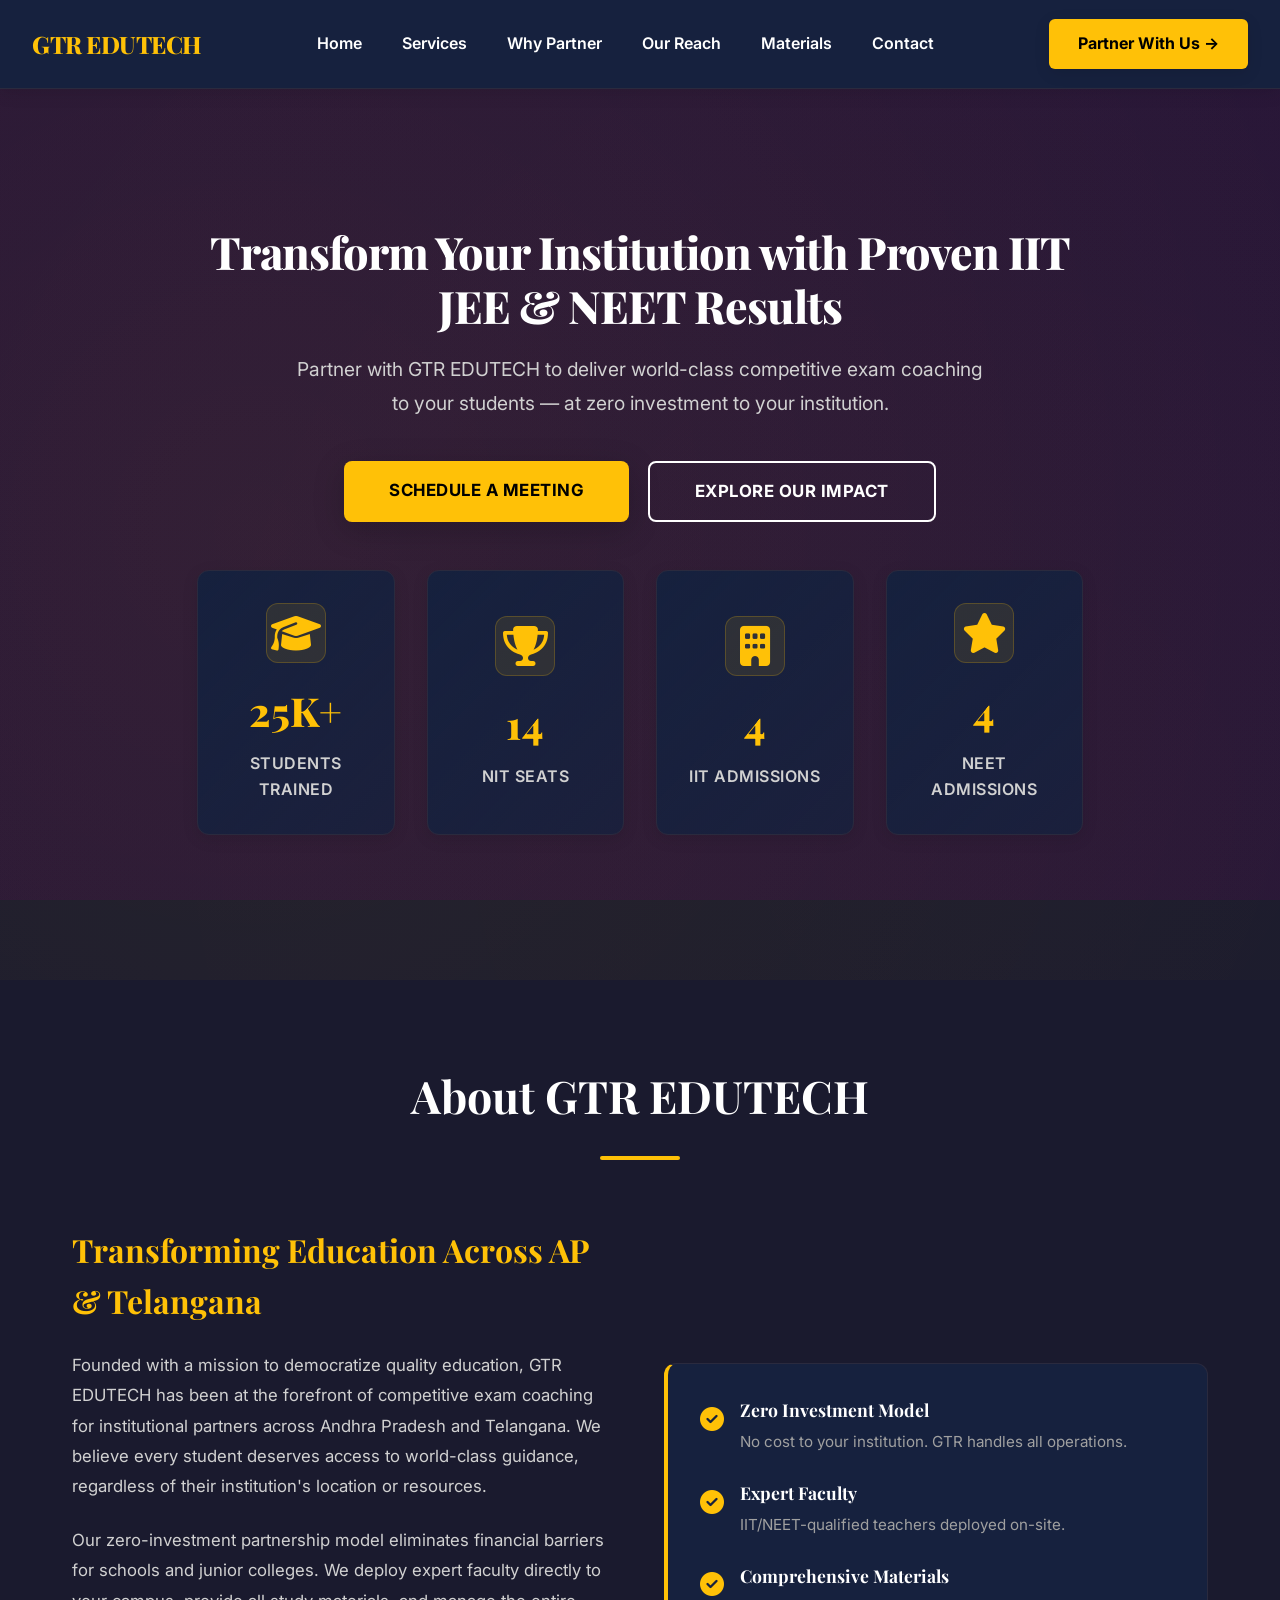
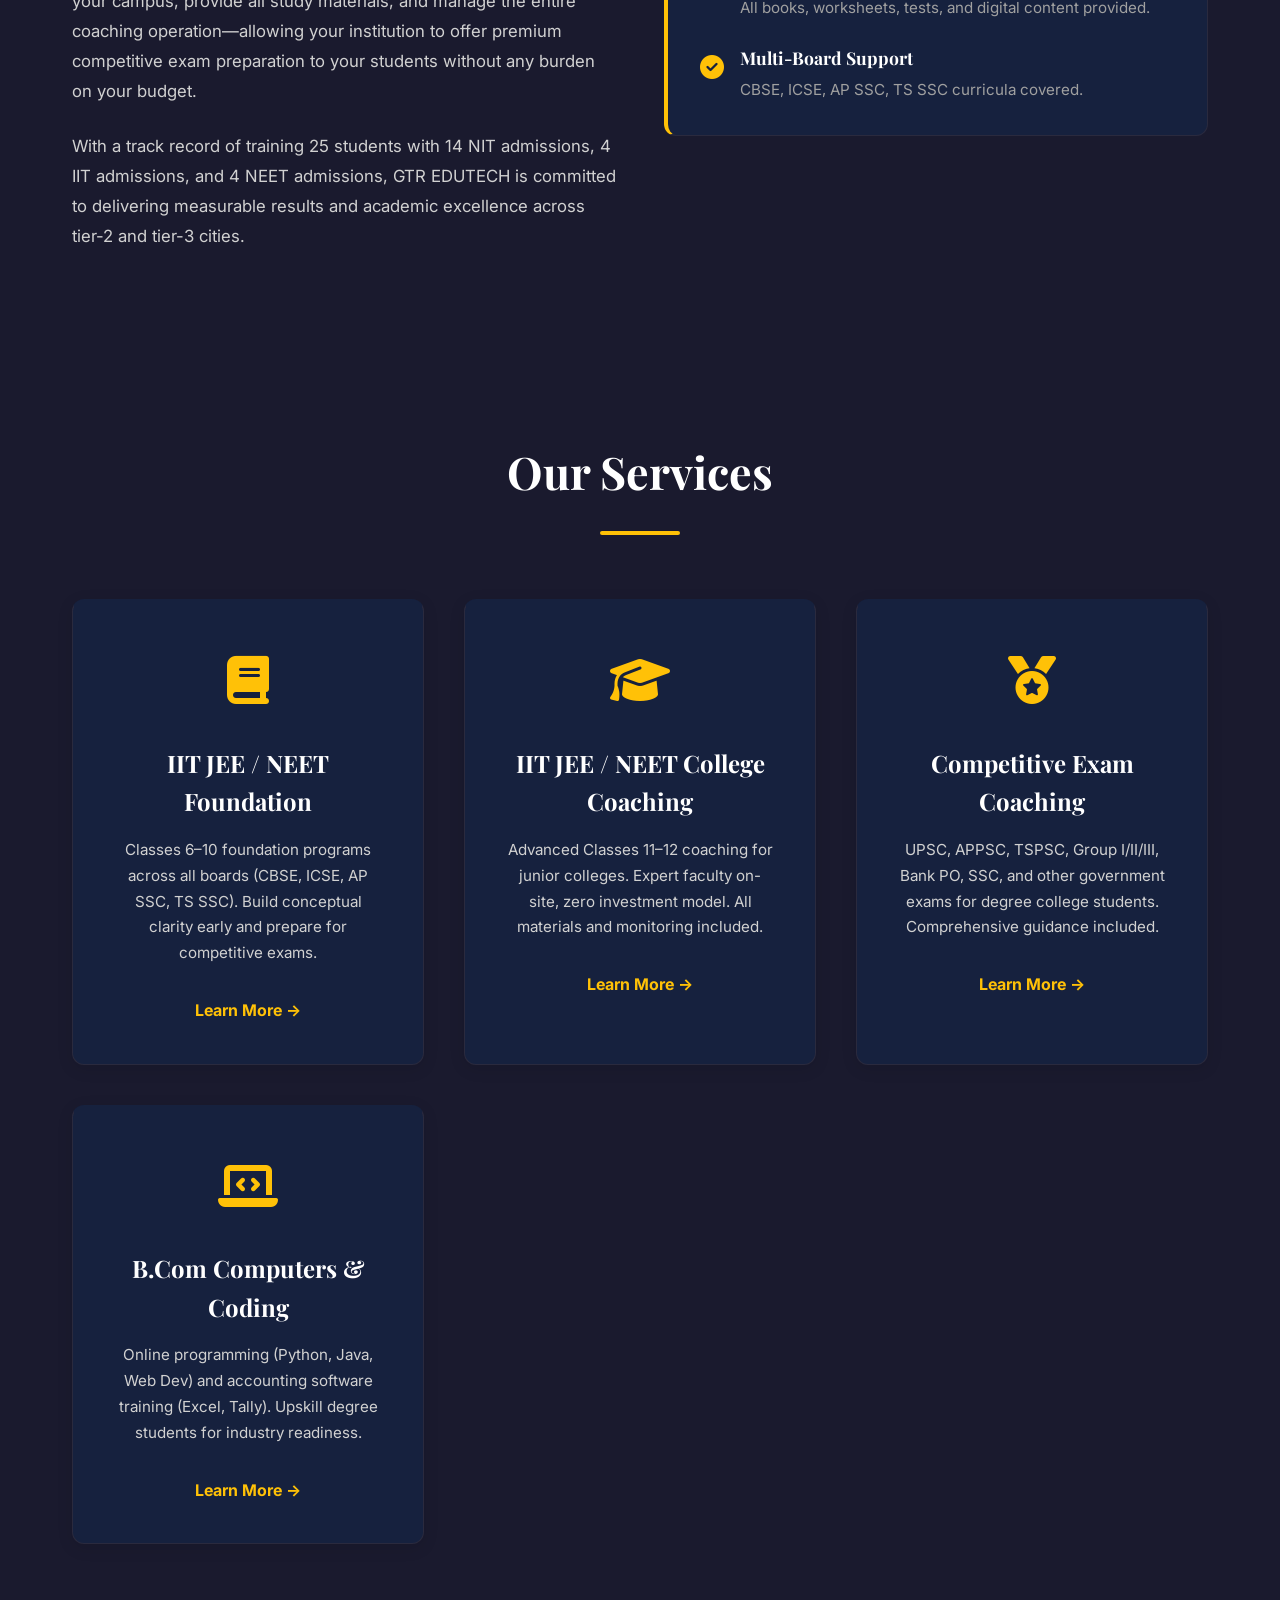
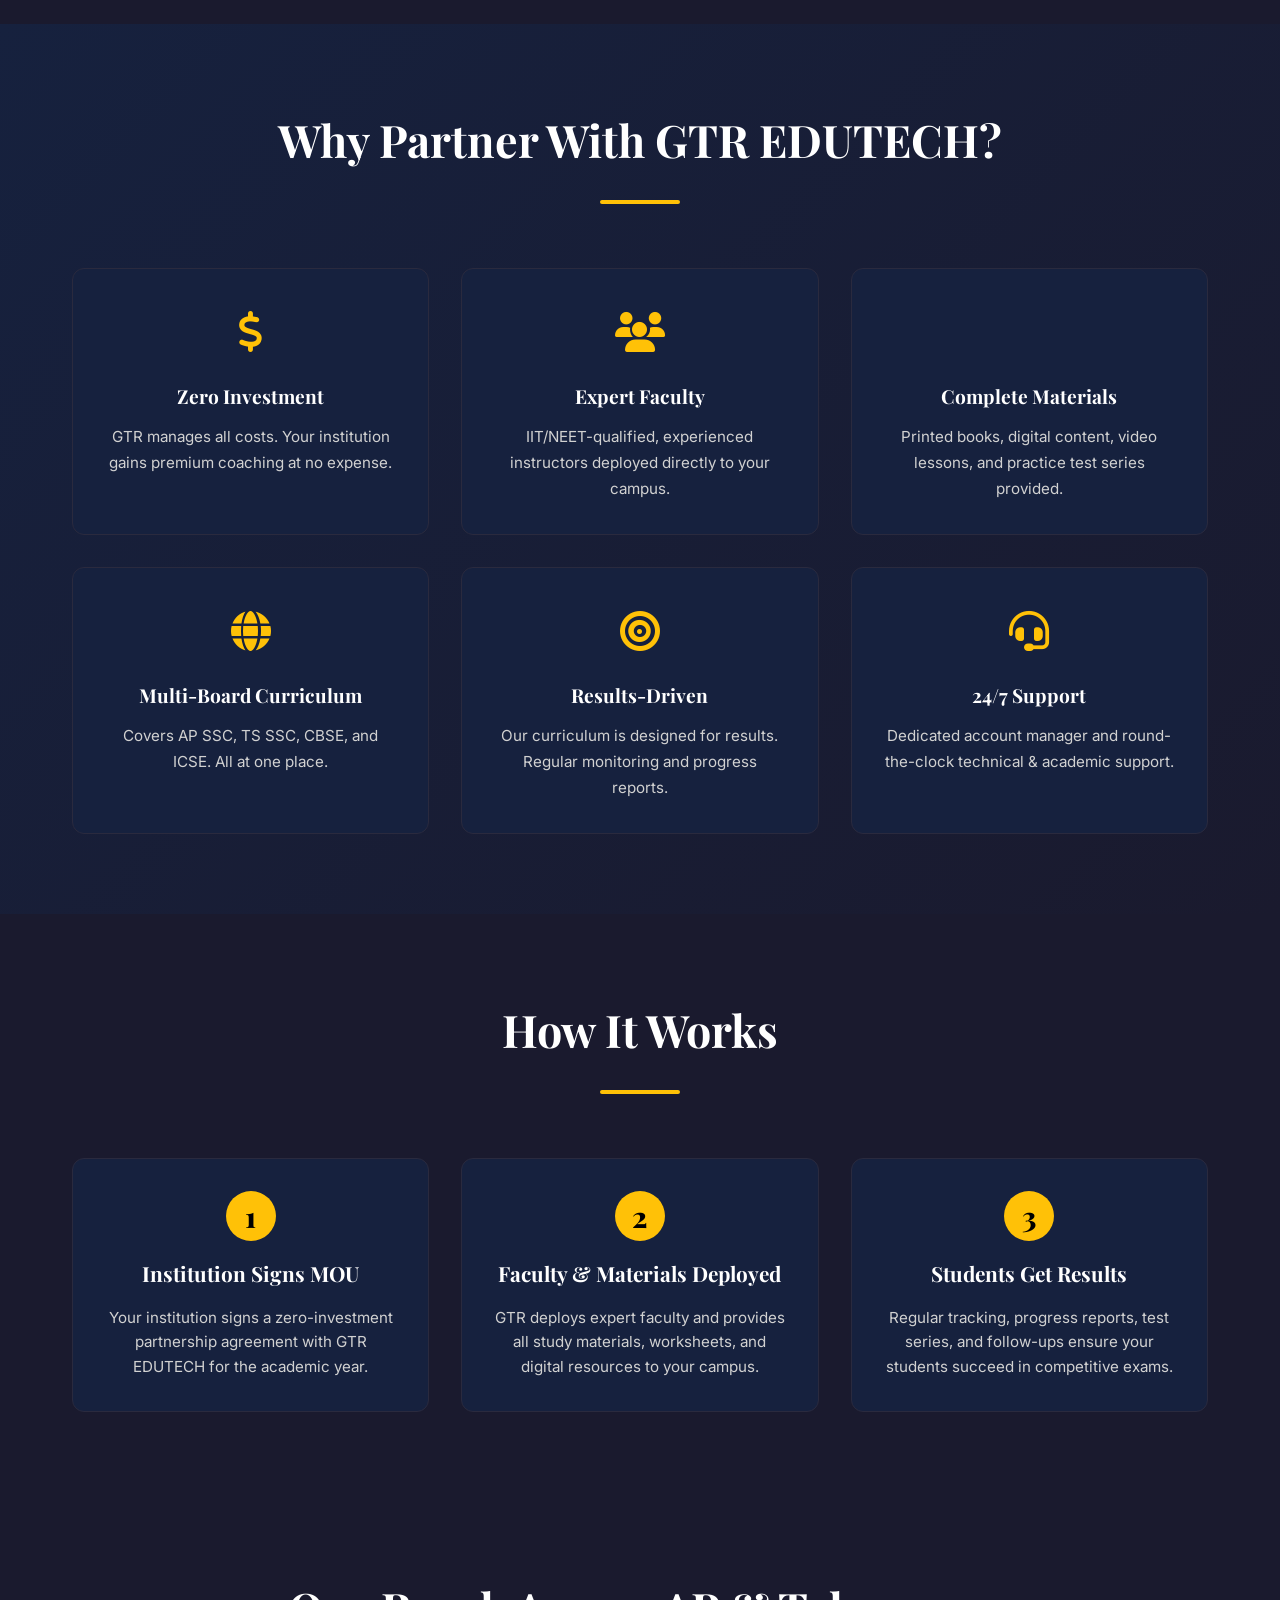
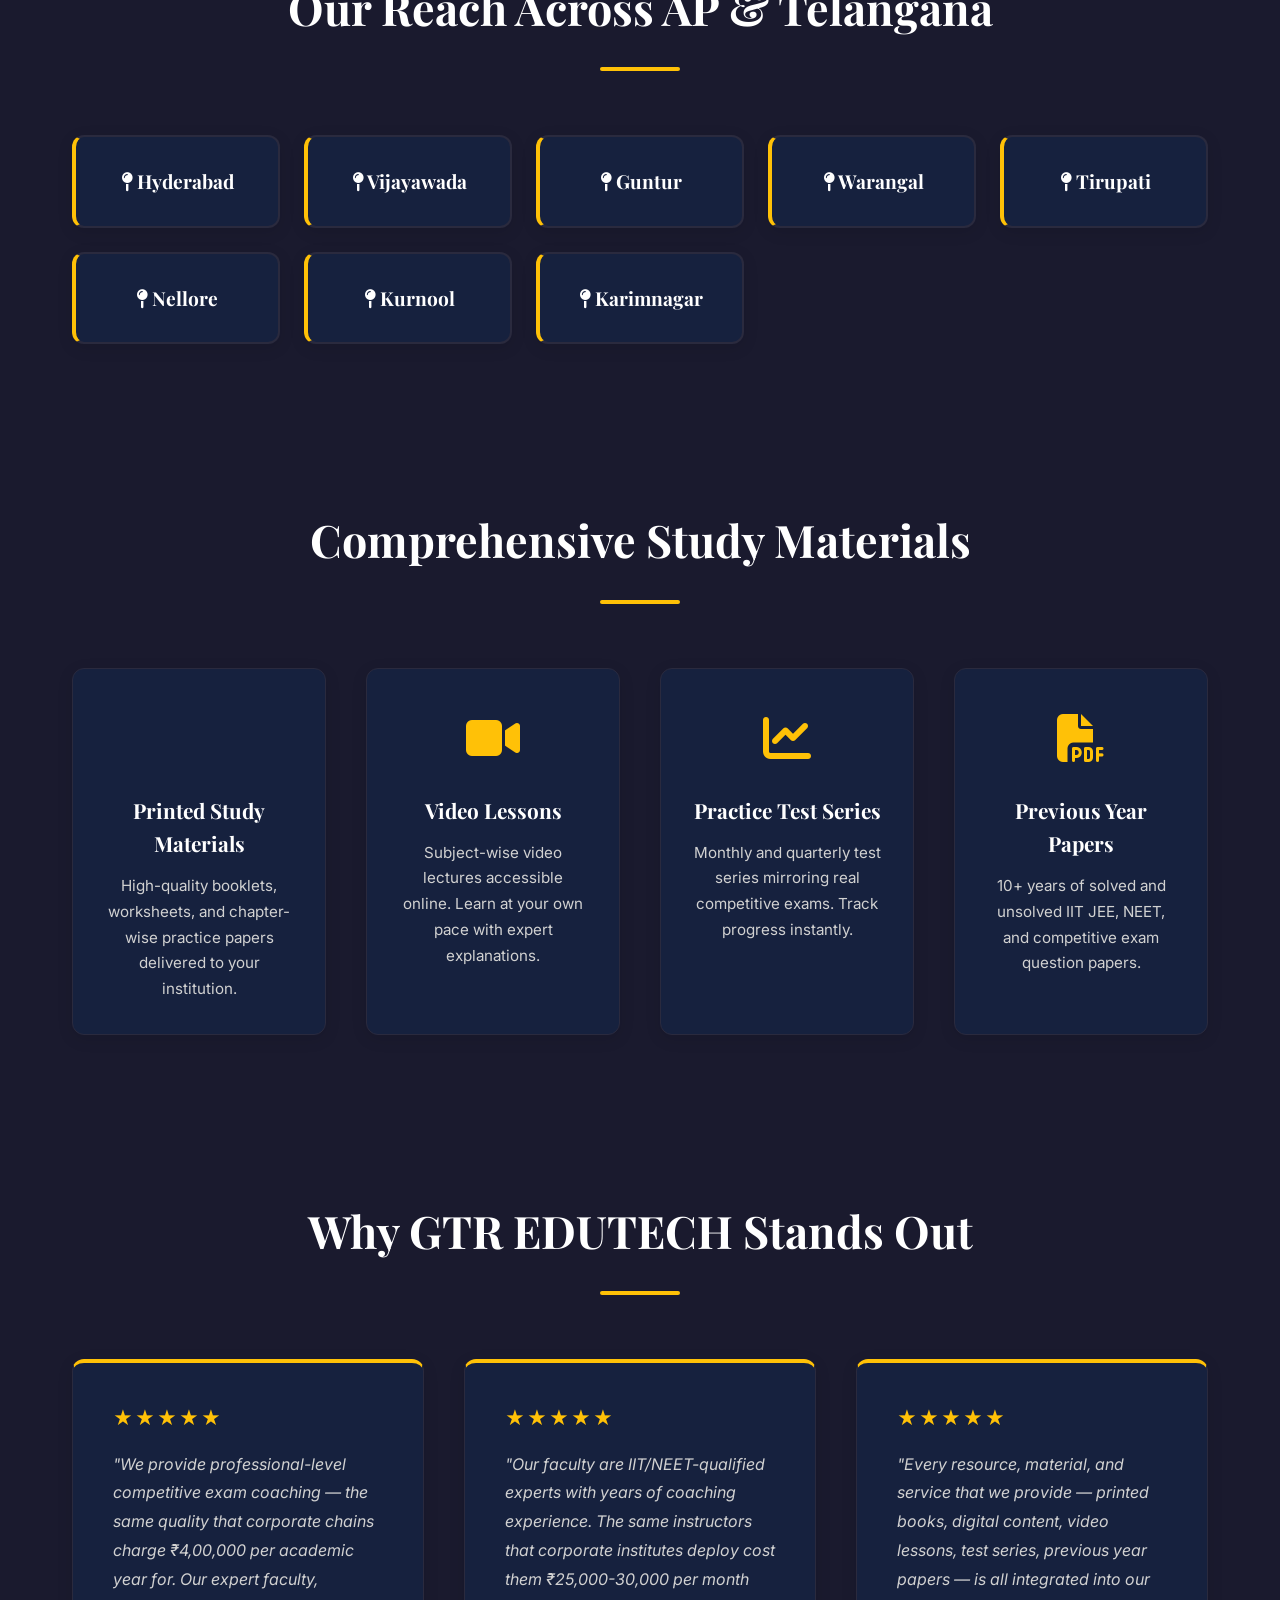
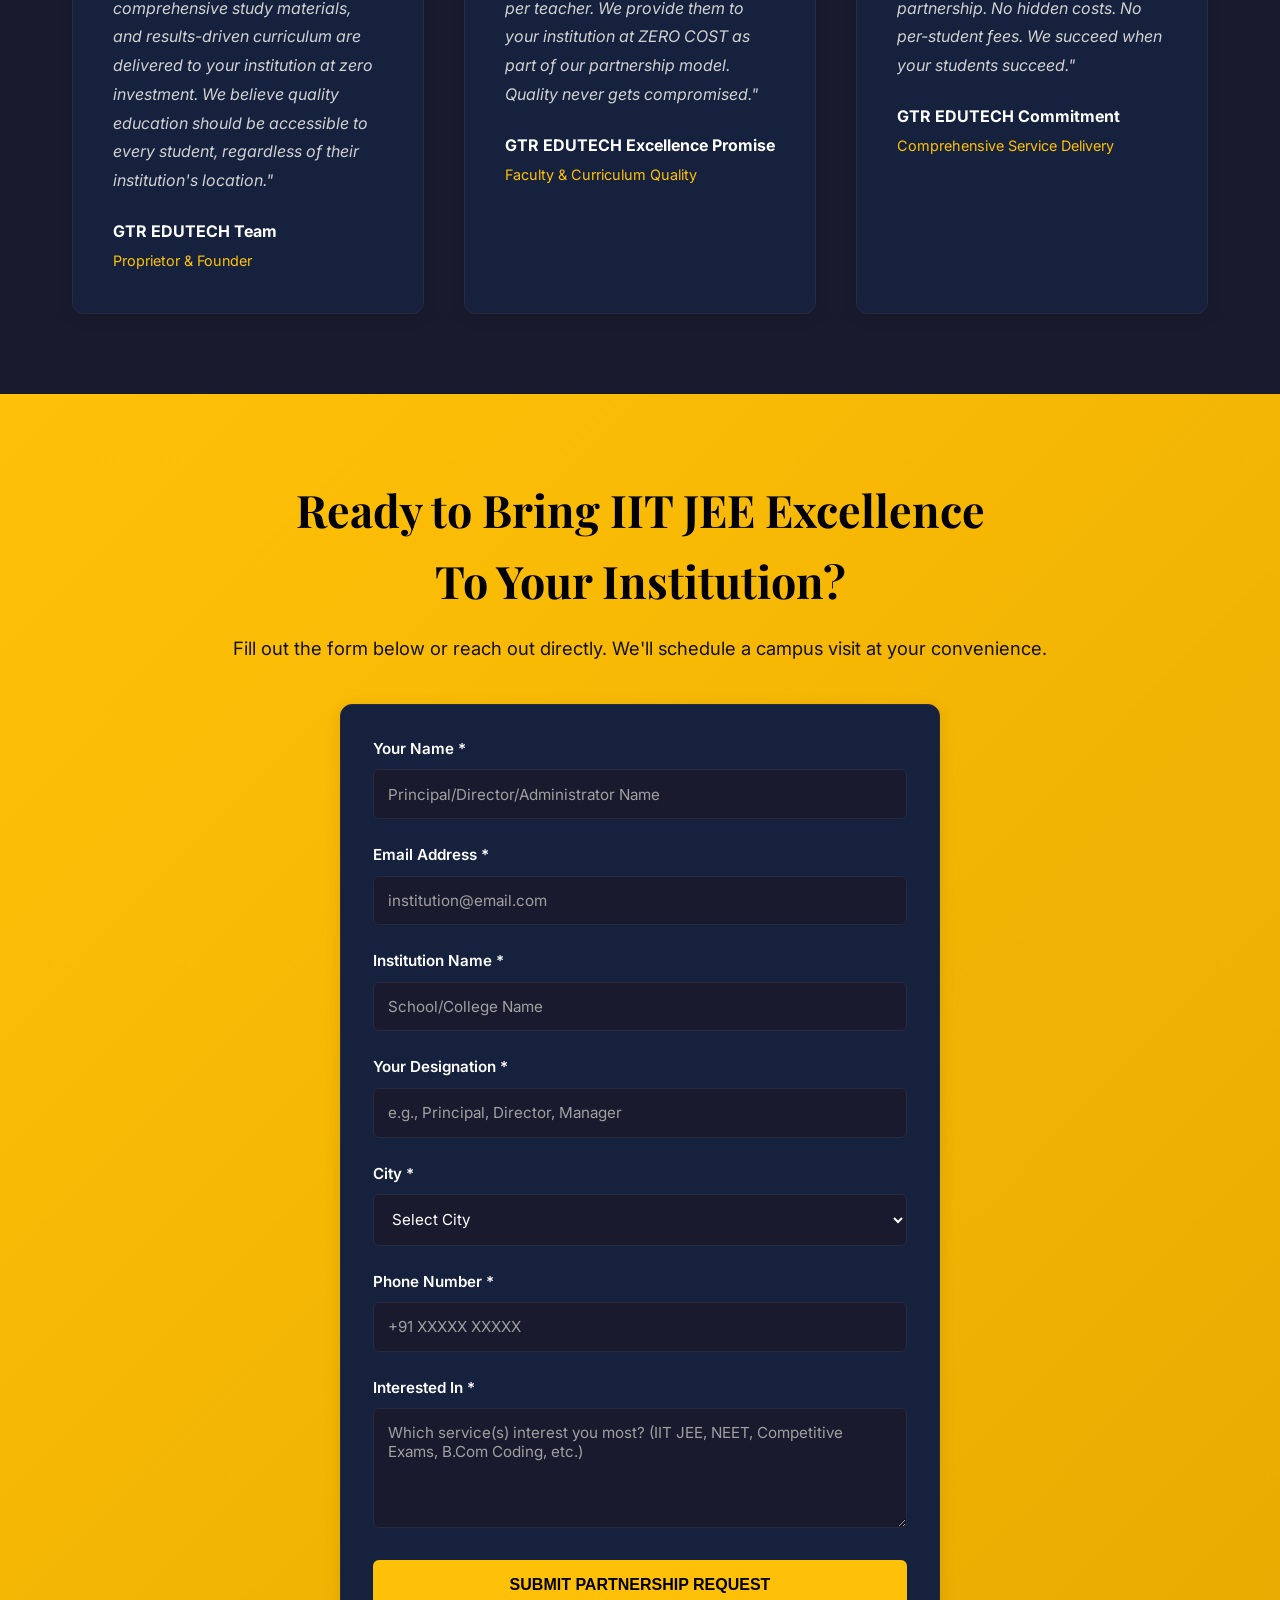
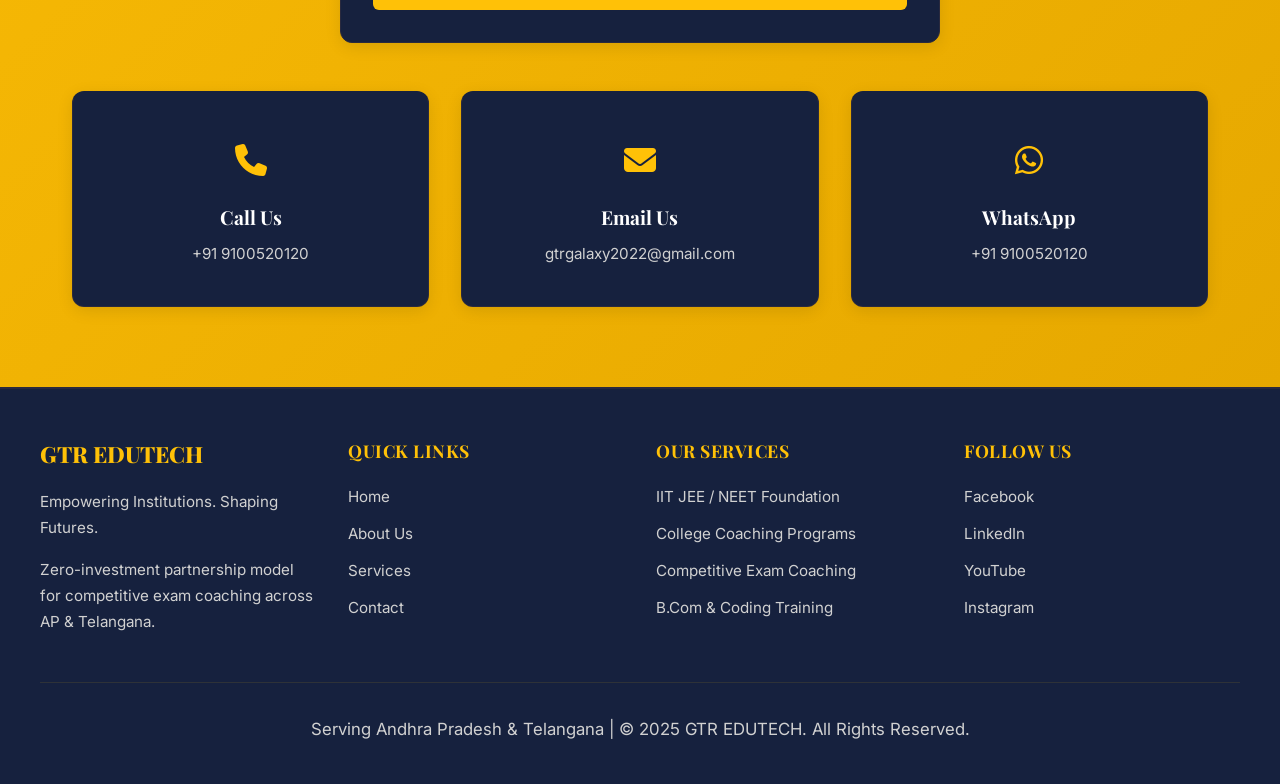
==== commit 5871117b: "Updated website there and image in hero section" ====
--- a/index.html
+++ b/index.html
@@ -8,1043 +8,12 @@
     <meta name="keywords" content="IIT JEE coaching, NEET coaching, college partnership, educational services, Andhra Pradesh, Telangana">
     
     <!-- Google Fonts -->
-    <link href="https://fonts.googleapis.com/css2?family=Playfair+Display:wght@700;800&family=Nunito+Sans:wght@400;600;700;800&display=swap" rel="stylesheet">
+    <link href="https://fonts.googleapis.com/css2?family=Playfair+Display:wght@700;800&family=Nunito+Sans:wght@400;600;700;800&family=Inter:wght@400;500;600;700;800&family=Montserrat:wght@600;700;800&display=swap" rel="stylesheet">
     
     <!-- Font Awesome for Icons -->
     <link rel="stylesheet" href="https://cdnjs.cloudflare.com/ajax/libs/font-awesome/6.4.0/css/all.min.css">
-    
-    <style>
-        * {
-            margin: 0;
-            padding: 0;
-            box-sizing: border-box;
-        }
-
-        html {
-            scroll-behavior: smooth;
-        }
-
-        body {
-            font-family: 'Nunito Sans', sans-serif;
-            color: #333;
-            line-height: 1.6;
-            overflow-x: hidden;
-        }
-
-        /* ============ COLOR SCHEME ============ */
-        :root {
-            --primary-navy: #6B2E7F;
-            --accent-gold: #E0B044;
-            --white: #FFFFFF;
-            --light-grey: #F5F7FA;
-            --dark-grey: #2C3E50;
-            --text-dark: #1A1A1A;
-        }
-
-        /* ============ TYPOGRAPHY ============ */
-        h1, h2, h3, h4, h5, h6 {
-            font-family: 'Playfair Display', serif;
-            color: var(--primary-navy);
-            font-weight: 700;
-        }
-
-        h1 {
-            font-size: 3.5rem;
-            font-weight: 800;
-            line-height: 1.2;
-        }
-
-        h2 {
-            font-size: 2.8rem;
-            margin-bottom: 1.5rem;
-        }
-
-        h3 {
-            font-size: 1.8rem;
-            margin-bottom: 1rem;
-        }
-
-        p {
-            font-size: 1.05rem;
-            color: #555;
-            margin-bottom: 1rem;
-        }
-
-        /* ============ NAVBAR ============ */
-        nav {
-            position: fixed;
-            top: 0;
-            width: 100%;
-            background: rgba(107, 46, 127, 0.98);
-            backdrop-filter: blur(10px);
-            padding: 1.2rem 2rem;
-            z-index: 1000;
-            display: flex;
-            justify-content: space-between;
-            align-items: center;
-            transition: all 0.3s ease;
-            box-shadow: 0 2px 20px rgba(0, 0, 0, 0.1);
-        }
-
-        nav.scrolled {
-            background: rgba(107, 46, 127, 0.99);
-            padding: 0.8rem 2rem;
-        }
-
-        .logo {
-            font-family: 'Playfair Display', serif;
-            font-size: 1.6rem;
-            font-weight: 800;
-            color: var(--accent-gold);
-            text-decoration: none;
-        }
-
-        .nav-links {
-            display: flex;
-            gap: 2.5rem;
-            list-style: none;
-        }
-
-        .nav-links a {
-            color: var(--white);
-            text-decoration: none;
-            font-weight: 600;
-            font-size: 0.95rem;
-            transition: color 0.3s ease;
-            position: relative;
-        }
-
-        .nav-links a:hover {
-            color: var(--accent-gold);
-        }
-
-        .nav-links a::after {
-            content: '';
-            position: absolute;
-            bottom: -5px;
-            left: 0;
-            width: 0;
-            height: 2px;
-            background: var(--accent-gold);
-            transition: width 0.3s ease;
-        }
-
-        .nav-links a:hover::after {
-            width: 100%;
-        }
-
-        .cta-btn {
-            background: var(--accent-gold);
-            color: var(--primary-navy);
-            padding: 0.7rem 1.5rem;
-            border: none;
-            border-radius: 25px;
-            font-weight: 700;
-            cursor: pointer;
-            transition: all 0.3s ease;
-            text-decoration: none;
-            font-size: 0.95rem;
-            display: inline-flex;
-            align-items: center;
-            gap: 0.5rem;
-        }
-
-        .cta-btn:hover {
-            background: #C9975A;
-            transform: translateY(-2px);
-            box-shadow: 0 8px 20px rgba(224, 176, 68, 0.3);
-        }
-
-        /* Mobile Menu Toggle */
-        .menu-toggle {
-            display: none;
-            background: none;
-            border: none;
-            color: var(--white);
-            font-size: 1.5rem;
-            cursor: pointer;
-        }
-
-        /* ============ HERO SECTION ============ */
-        .hero {
-            margin-top: 80px;
-            min-height: 100vh;
-            background: linear-gradient(135deg, var(--primary-navy) 0%, #5A1E5F 100%);
-            position: relative;
-            overflow: hidden;
-            display: flex;
-            align-items: center;
-            justify-content: center;
-            text-align: center;
-            color: var(--white);
-        }
-
-        .hero::before {
-            content: '';
-            position: absolute;
-            top: 0;
-            left: 0;
-            right: 0;
-            bottom: 0;
-            background-image: 
-                radial-gradient(circle at 20% 50%, rgba(244, 168, 0, 0.1) 0%, transparent 50%),
-                radial-gradient(circle at 80% 80%, rgba(244, 168, 0, 0.05) 0%, transparent 50%);
-            pointer-events: none;
-        }
-
-        .hero-content {
-            position: relative;
-            z-index: 10;
-            max-width: 900px;
-            padding: 3rem 2rem;
-            animation: fadeInUp 1s ease forwards;
-        }
-
-        .hero h1 {
-            color: var(--white);
-            margin-bottom: 1.5rem;
-            font-size: 3.2rem;
-        }
-
-        .hero-subtitle {
-            font-size: 1.4rem;
-            color: rgba(255, 255, 255, 0.9);
-            margin-bottom: 2.5rem;
-            line-height: 1.8;
-        }
-
-        .hero-ctas {
-            display: flex;
-            gap: 1.5rem;
-            justify-content: center;
-            flex-wrap: wrap;
-            margin-bottom: 4rem;
-        }
-
-        .btn-primary {
-            background: var(--accent-gold);
-            color: var(--primary-navy);
-            padding: 1rem 2.5rem;
-            border: none;
-            border-radius: 30px;
-            font-weight: 700;
-            font-size: 1.05rem;
-            cursor: pointer;
-            transition: all 0.3s ease;
-            text-decoration: none;
-            display: inline-block;
-        }
-
-        .btn-primary:hover {
-            background: #C9975A;
-            transform: translateY(-3px);
-            box-shadow: 0 12px 30px rgba(224, 176, 68, 0.4);
-        }
-
-        .btn-secondary {
-            background: transparent;
-            color: var(--white);
-            border: 2px solid var(--accent-gold);
-            padding: 0.9rem 2.5rem;
-            border-radius: 30px;
-            font-weight: 700;
-            font-size: 1.05rem;
-            cursor: pointer;
-            transition: all 0.3s ease;
-            text-decoration: none;
-            display: inline-block;
-        }
-
-        .btn-secondary:hover {
-            background: var(--accent-gold);
-            color: var(--primary-navy);
-            transform: translateY(-3px);
-        }
-
-        /* Stats Counter Row */
-        .hero-stats {
-            display: grid;
-            grid-template-columns: repeat(auto-fit, minmax(200px, 1fr));
-            gap: 3rem;
-            margin-top: 3rem;
-            padding-top: 3rem;
-            border-top: 1px solid rgba(244, 168, 0, 0.3);
-        }
-
-        .stat-item {
-            text-align: center;
-        }
-
-        .stat-number {
-            font-family: 'Playfair Display', serif;
-            font-size: 2.5rem;
-            font-weight: 800;
-            color: var(--accent-gold);
-            margin-bottom: 0.5rem;
-        }
-
-        .stat-label {
-            font-size: 0.95rem;
-            color: rgba(255, 255, 255, 0.8);
-            font-weight: 600;
-        }
-
-        /* ============ ABOUT SECTION ============ */
-        .about {
-            padding: 5rem 2rem;
-            background: var(--white);
-        }
-
-        .container {
-            max-width: 1200px;
-            margin: 0 auto;
-        }
-
-        .section-title {
-            text-align: center;
-            margin-bottom: 4rem;
-        }
-
-        .section-title h2 {
-            font-size: 2.8rem;
-            margin-bottom: 0.5rem;
-        }
-
-        .section-title::after {
-            content: '';
-            display: block;
-            width: 80px;
-            height: 4px;
-            background: var(--accent-gold);
-            margin: 1.5rem auto 0;
-            border-radius: 2px;
-        }
-
-        .about-grid {
-            display: grid;
-            grid-template-columns: 1fr 1fr;
-            gap: 3rem;
-            align-items: center;
-        }
-
-        .about-text h3 {
-            font-size: 2.2rem;
-            margin-bottom: 1.5rem;
-            color: var(--primary-navy);
-        }
-
-        .about-text p {
-            margin-bottom: 1.5rem;
-            font-size: 1.1rem;
-            color: #555;
-            line-height: 1.8;
-        }
-
-        .about-highlight {
-            background: var(--light-grey);
-            border-left: 4px solid var(--accent-gold);
-            padding: 2rem;
-            margin-top: 2rem;
-            border-radius: 8px;
-        }
-
-        .highlight-item {
-            display: flex;
-            align-items: flex-start;
-            gap: 1rem;
-            margin-bottom: 1.5rem;
-        }
-
-        .highlight-item:last-child {
-            margin-bottom: 0;
-        }
-
-        .highlight-icon {
-            font-size: 1.5rem;
-            color: var(--accent-gold);
-            flex-shrink: 0;
-            margin-top: 0.3rem;
-        }
-
-        .highlight-text h4 {
-            font-size: 1.1rem;
-            margin-bottom: 0.3rem;
-            color: var(--primary-navy);
-        }
-
-        .highlight-text p {
-            font-size: 0.95rem;
-            color: #666;
-            margin: 0;
-        }
-
-        /* ============ SERVICES SECTION ============ */
-        .services {
-            padding: 5rem 2rem;
-            background: var(--light-grey);
-        }
-
-        .services-grid {
-            display: grid;
-            grid-template-columns: repeat(auto-fit, minmax(280px, 1fr));
-            gap: 2.5rem;
-            margin-top: 3rem;
-        }
-
-        .service-card {
-            background: var(--white);
-            border-radius: 12px;
-            padding: 2.5rem;
-            text-align: center;
-            transition: all 0.3s ease;
-            box-shadow: 0 5px 20px rgba(0, 0, 0, 0.08);
-            border-top: 4px solid transparent;
-        }
-
-        .service-card:hover {
-            transform: translateY(-10px);
-            box-shadow: 0 15px 40px rgba(0, 0, 0, 0.15);
-            border-top-color: var(--accent-gold);
-        }
-
-        .service-icon {
-            font-size: 3.5rem;
-            margin-bottom: 1.5rem;
-            color: var(--accent-gold);
-        }
-
-        .service-card h3 {
-            font-size: 1.6rem;
-            margin-bottom: 1rem;
-            color: var(--primary-navy);
-        }
-
-        .service-card p {
-            font-size: 0.95rem;
-            color: #666;
-            margin-bottom: 1.5rem;
-            line-height: 1.7;
-            min-height: 70px;
-        }
-
-        .learn-more {
-            color: var(--accent-gold);
-            text-decoration: none;
-            font-weight: 700;
-            transition: all 0.3s ease;
-            display: inline-flex;
-            align-items: center;
-            gap: 0.5rem;
-        }
-
-        .learn-more:hover {
-            gap: 0.8rem;
-        }
-
-        /* ============ WHY PARTNER SECTION ============ */
-        .why-partner {
-            padding: 5rem 2rem;
-            background: var(--primary-navy);
-            color: var(--white);
-        }
-
-        .why-partner .section-title h2 {
-            color: var(--white);
-        }
-
-        .why-partner .section-title::after {
-            background: var(--accent-gold);
-        }
-
-        .benefits-grid {
-            display: grid;
-            grid-template-columns: repeat(auto-fit, minmax(280px, 1fr));
-            gap: 2rem;
-            margin-top: 3rem;
-        }
-
-        .benefit-box {
-            background: rgba(255, 255, 255, 0.05);
-            border: 1px solid rgba(244, 168, 0, 0.2);
-            padding: 2rem;
-            border-radius: 10px;
-            transition: all 0.3s ease;
-            text-align: center;
-        }
-
-        .benefit-box:hover {
-            background: rgba(244, 168, 0, 0.1);
-            border-color: var(--accent-gold);
-            transform: translateY(-5px);
-        }
-
-        .benefit-icon {
-            font-size: 2.5rem;
-            color: var(--accent-gold);
-            margin-bottom: 1rem;
-        }
-
-        .benefit-box h4 {
-            font-size: 1.3rem;
-            color: var(--white);
-            margin-bottom: 0.8rem;
-            font-family: 'Playfair Display', serif;
-        }
-
-        .benefit-box p {
-            font-size: 0.95rem;
-            color: rgba(255, 255, 255, 0.8);
-            margin: 0;
-        }
-
-        /* ============ HOW IT WORKS SECTION ============ */
-        .how-it-works {
-            padding: 5rem 2rem;
-            background: var(--white);
-        }
-
-        .process-flow {
-            display: grid;
-            grid-template-columns: repeat(auto-fit, minmax(280px, 1fr));
-            gap: 2rem;
-            margin-top: 3rem;
-            position: relative;
-        }
-
-        .process-step {
-            background: var(--light-grey);
-            padding: 2rem;
-            border-radius: 10px;
-            text-align: center;
-            position: relative;
-            transition: all 0.3s ease;
-        }
-
-        .process-step:hover {
-            background: var(--accent-gold);
-            color: var(--primary-navy);
-        }
-
-        .process-step:hover h4 {
-            color: var(--primary-navy);
-        }
-
-        .process-step:hover p {
-            color: var(--primary-navy);
-        }
-
-        .step-number {
-            display: inline-flex;
-            align-items: center;
-            justify-content: center;
-            width: 50px;
-            height: 50px;
-            background: var(--accent-gold);
-            color: var(--primary-navy);
-            border-radius: 50%;
-            font-size: 1.8rem;
-            font-weight: 800;
-            margin-bottom: 1rem;
-            font-family: 'Playfair Display', serif;
-        }
-
-        .process-step:hover .step-number {
-            background: var(--primary-navy);
-            color: var(--accent-gold);
-        }
-
-        .process-step h4 {
-            font-size: 1.4rem;
-            margin-bottom: 1rem;
-            color: var(--primary-navy);
-        }
-
-        .process-step p {
-            font-size: 0.95rem;
-            color: #666;
-            margin: 0;
-            line-height: 1.6;
-        }
-
-        /* ============ OUR REACH SECTION ============ */
-        .our-reach {
-            padding: 5rem 2rem;
-            background: var(--light-grey);
-        }
-
-        .reach-grid {
-            display: grid;
-            grid-template-columns: repeat(auto-fit, minmax(180px, 1fr));
-            gap: 1.5rem;
-            margin-top: 3rem;
-        }
-
-        .city-badge {
-            background: var(--white);
-            padding: 1.8rem;
-            border-radius: 10px;
-            text-align: center;
-            transition: all 0.3s ease;
-            box-shadow: 0 5px 15px rgba(0, 0, 0, 0.08);
-            border-left: 4px solid var(--accent-gold);
-        }
-
-        .city-badge:hover {
-            transform: scale(1.05);
-            background: var(--primary-navy);
-            color: var(--white);
-            box-shadow: 0 10px 30px rgba(0, 0, 0, 0.2);
-        }
-
-        .city-badge h4 {
-            font-size: 1.3rem;
-            color: var(--primary-navy);
-            margin: 0;
-        }
-
-        .city-badge:hover h4 {
-            color: var(--accent-gold);
-        }
-
-        /* ============ STUDY MATERIALS SECTION ============ */
-        .study-materials {
-            padding: 5rem 2rem;
-            background: var(--white);
-        }
-
-        .materials-grid {
-            display: grid;
-            grid-template-columns: repeat(auto-fit, minmax(250px, 1fr));
-            gap: 2.5rem;
-            margin-top: 3rem;
-        }
-
-        .material-item {
-            text-align: center;
-            padding: 2rem;
-            border-radius: 10px;
-            background: var(--light-grey);
-            transition: all 0.3s ease;
-        }
-
-        .material-item:hover {
-            background: var(--accent-gold);
-            transform: translateY(-8px);
-        }
-
-        .material-item:hover h4 {
-            color: var(--primary-navy);
-        }
-
-        .material-item:hover p {
-            color: var(--primary-navy);
-        }
-
-        .material-icon {
-            font-size: 3rem;
-            color: var(--accent-gold);
-            margin-bottom: 1rem;
-        }
-
-        .material-item:hover .material-icon {
-            color: var(--primary-navy);
-        }
-
-        .material-item h4 {
-            font-size: 1.4rem;
-            margin-bottom: 0.8rem;
-            color: var(--primary-navy);
-        }
-
-        .material-item p {
-            font-size: 0.95rem;
-            color: #666;
-            margin: 0;
-        }
-
-        /* ============ TESTIMONIALS SECTION ============ */
-        .testimonials {
-            padding: 5rem 2rem;
-            background: var(--light-grey);
-        }
-
-        .testimonials-grid {
-            display: grid;
-            grid-template-columns: repeat(auto-fit, minmax(300px, 1fr));
-            gap: 2.5rem;
-            margin-top: 3rem;
-        }
-
-        .testimonial-card {
-            background: var(--white);
-            padding: 2.5rem;
-            border-radius: 10px;
-            box-shadow: 0 5px 20px rgba(0, 0, 0, 0.08);
-            transition: all 0.3s ease;
-            border-top: 4px solid var(--accent-gold);
-        }
-
-        .testimonial-card:hover {
-            box-shadow: 0 15px 40px rgba(0, 0, 0, 0.15);
-            transform: translateY(-8px);
-        }
-
-        .stars {
-            color: var(--accent-gold);
-            font-size: 1.1rem;
-            margin-bottom: 1rem;
-            letter-spacing: 2px;
-        }
-
-        .testimonial-text {
-            font-size: 1rem;
-            color: #666;
-            margin-bottom: 1.5rem;
-            line-height: 1.8;
-            font-style: italic;
-        }
-
-        .testimonial-author {
-            font-weight: 700;
-            color: var(--primary-navy);
-            font-size: 0.95rem;
-        }
-
-        .testimonial-role {
-            font-size: 0.85rem;
-            color: var(--accent-gold);
-            margin-top: 0.3rem;
-        }
-
-        /* ============ CONTACT SECTION ============ */
-        .contact-cta {
-            padding: 5rem 2rem;
-            background: linear-gradient(135deg, var(--accent-gold) 0%, #F4A800 100%);
-            color: var(--primary-navy);
-            text-align: center;
-        }
-
-        .contact-cta h2 {
-            color: var(--primary-navy);
-            font-size: 2.8rem;
-        }
-
-        .contact-subtitle {
-            font-size: 1.2rem;
-            color: rgba(10, 25, 49, 0.85);
-            margin-bottom: 3rem;
-        }
-
-        .contact-form {
-            max-width: 600px;
-            margin: 0 auto 3rem;
-            background: rgba(255, 255, 255, 0.95);
-            padding: 2rem;
-            border-radius: 10px;
-        }
-
-        .form-group {
-            margin-bottom: 1.5rem;
-            text-align: left;
-        }
-
-        .form-group label {
-            display: block;
-            margin-bottom: 0.5rem;
-            font-weight: 600;
-            color: var(--primary-navy);
-            font-size: 0.95rem;
-        }
-
-        .form-group input,
-        .form-group select,
-        .form-group textarea {
-            width: 100%;
-            padding: 0.9rem;
-            border: 1px solid #ddd;
-            border-radius: 6px;
-            font-family: 'Nunito Sans', sans-serif;
-            font-size: 0.95rem;
-            transition: all 0.3s ease;
-        }
-
-        .form-group input:focus,
-        .form-group select:focus,
-        .form-group textarea:focus {
-            outline: none;
-            border-color: var(--primary-navy);
-            background: #fff;
-        }
-
-        .form-group textarea {
-            resize: vertical;
-            min-height: 120px;
-        }
-
-        .form-submit {
-            width: 100%;
-            padding: 1rem;
-            background: var(--primary-navy);
-            color: var(--white);
-            border: none;
-            border-radius: 6px;
-            font-weight: 700;
-            font-size: 1rem;
-            cursor: pointer;
-            transition: all 0.3s ease;
-        }
-
-        .form-submit:hover {
-            background: #5A1E5F;
-            transform: translateY(-2px);
-        }
-
-        #form-message {
-            font-size: 0.95rem;
-            line-height: 1.6;
-        }
-
-        .contact-info {
-            display: grid;
-            grid-template-columns: repeat(auto-fit, minmax(250px, 1fr));
-            gap: 2rem;
-        }
-
-        .info-item {
-            background: rgba(255, 255, 255, 0.1);
-            padding: 2rem;
-            border-radius: 10px;
-            transition: all 0.3s ease;
-        }
-
-        .info-item:hover {
-            background: rgba(255, 255, 255, 0.2);
-            transform: translateY(-5px);
-        }
-
-        .info-icon {
-            font-size: 2rem;
-            color: var(--primary-navy);
-            margin-bottom: 1rem;
-        }
-
-        .info-item h4 {
-            color: var(--primary-navy);
-            font-size: 1.1rem;
-            margin-bottom: 0.5rem;
-        }
-
-        .info-item p {
-            color: rgba(107, 46, 127, 0.85);
-            margin: 0;
-            font-size: 0.95rem;
-        }
-
-        /* ============ FOOTER ============ */
-        footer {
-            background: var(--primary-navy);
-            color: var(--white);
-            padding: 3rem 2rem 1.5rem;
-        }
-
-        .footer-grid {
-            display: grid;
-            grid-template-columns: repeat(auto-fit, minmax(250px, 1fr));
-            gap: 2rem;
-            margin-bottom: 2rem;
-            max-width: 1200px;
-            margin-left: auto;
-            margin-right: auto;
-        }
-
-        .footer-col h4 {
-            color: var(--accent-gold);
-            font-size: 1.2rem;
-            margin-bottom: 1.2rem;
-        }
-
-        .footer-col ul {
-            list-style: none;
-        }
-
-        .footer-col a {
-            color: rgba(255, 255, 255, 0.8);
-            text-decoration: none;
-            font-size: 0.95rem;
-            display: block;
-            margin-bottom: 0.8rem;
-            transition: color 0.3s ease;
-        }
-
-        .footer-col a:hover {
-            color: var(--accent-gold);
-        }
-
-        .footer-bottom {
-            border-top: 1px solid rgba(255, 255, 255, 0.1);
-            padding-top: 2rem;
-            text-align: center;
-            color: rgba(255, 255, 255, 0.7);
-            font-size: 0.9rem;
-            max-width: 1200px;
-            margin: 0 auto;
-        }
-
-        .footer-logo {
-            color: var(--accent-gold);
-            font-family: 'Playfair Display', serif;
-            font-size: 1.4rem;
-            font-weight: 800;
-            margin-bottom: 0.5rem;
-        }
-
-        /* ============ ANIMATIONS ============ */
-        @keyframes fadeInUp {
-            from {
-                opacity: 0;
-                transform: translateY(30px);
-            }
-            to {
-                opacity: 1;
-                transform: translateY(0);
-            }
-        }
-
-        @keyframes slideInLeft {
-            from {
-                opacity: 0;
-                transform: translateX(-30px);
-            }
-            to {
-                opacity: 1;
-                transform: translateX(0);
-            }
-        }
-
-        @keyframes slideInRight {
-            from {
-                opacity: 0;
-                transform: translateX(30px);
-            }
-            to {
-                opacity: 1;
-                transform: translateX(0);
-            }
-        }
-
-        @keyframes countUp {
-            from {
-                opacity: 0;
-                transform: scale(0.8);
-            }
-            to {
-                opacity: 1;
-                transform: scale(1);
-            }
-        }
-
-        .animate-in {
-            animation: fadeInUp 0.8s ease forwards;
-        }
-
-        /* ============ RESPONSIVENESS ============ */
-        @media (max-width: 768px) {
-            h1 {
-                font-size: 2.2rem;
-            }
-
-            h2 {
-                font-size: 2rem;
-            }
-
-            h3 {
-                font-size: 1.4rem;
-            }
-
-            .nav-links {
-                display: none;
-            }
-
-            .menu-toggle {
-                display: block;
-            }
-
-            .hero-subtitle {
-                font-size: 1.1rem;
-            }
-
-            .hero-ctas {
-                flex-direction: column;
-                gap: 1rem;
-            }
-
-            .about-grid {
-                grid-template-columns: 1fr;
-            }
-
-            .hero-stats {
-                gap: 1.5rem;
-                grid-template-columns: repeat(2, 1fr);
-            }
-
-            .stat-number {
-                font-size: 2rem;
-            }
-
-            .process-flow {
-                grid-template-columns: 1fr;
-            }
-
-            button, a {
-                font-size: 0.95rem;
-            }
-        }
-
-        @media (max-width: 480px) {
-            nav {
-                padding: 1rem;
-            }
-
-            .logo {
-                font-size: 1.2rem;
-            }
-
-            h1 {
-                font-size: 1.8rem;
-            }
-
-            h2 {
-                font-size: 1.5rem;
-            }
-
-            .hero {
-                margin-top: 70px;
-            }
-
-            .hero-subtitle {
-                font-size: 1rem;
-            }
-
-            .btn-primary, .btn-secondary {
-                padding: 0.8rem 1.5rem;
-                font-size: 0.9rem;
-            }
-
-            .hero-stats {
-                grid-template-columns: 1fr;
-                gap: 1rem;
-            }
-
-            .section-title h2 {
-                font-size: 1.8rem;
-            }
-
-            .about, .services, .why-partner, .how-it-works, 
-            .our-reach, .study-materials, .testimonials {
-                padding: 3rem 1.5rem;
-            }
-        }
-    </style>
+    <!-- Custom CSS -->
+    <link rel="stylesheet" href="./assets/css/style.css">
 </head>
 <body>
     <!-- ============ NAVIGATION ============ -->
@@ -1067,30 +36,41 @@
     <!-- ============ HERO SECTION ============ -->
     <section class="hero" id="home">
         <div class="hero-content">
-            <h1>Bringing IIT JEE & NEET Excellence<br>To Your Institution</h1>
+            <h1>Transform Your Institution with Proven IIT JEE & NEET Results</h1>
             <p class="hero-subtitle">
-                GTR EDUTECH partners with schools and colleges across Andhra Pradesh & Telangana 
-                to deliver world-class coaching — at zero investment to your institution.
+                Partner with GTR EDUTECH to deliver world-class competitive exam coaching to your students — at zero investment to your institution.
             </p>
             <div class="hero-ctas">
                 <a href="#contact" class="btn-primary">Schedule a Meeting</a>
-                <a href="#services" class="btn-secondary">View Our Services ↓</a>
+                <a href="#services" class="btn-secondary">Explore Our Impact</a>
             </div>
             <div class="hero-stats">
                 <div class="stat-item">
-                    <div class="stat-number" data-target="25">0</div>
+                    <div class="stat-icon">
+                        <i class="fas fa-graduation-cap"></i>
+                    </div>
+                    <div class="stat-number"><span>25</span>K+</div>
                     <div class="stat-label">Students Trained</div>
                 </div>
                 <div class="stat-item">
-                    <div class="stat-number" data-target="14">0</div>
+                    <div class="stat-icon">
+                        <i class="fas fa-trophy"></i>
+                    </div>
+                    <div class="stat-number"><span>14</span></div>
                     <div class="stat-label">NIT Seats</div>
                 </div>
                 <div class="stat-item">
-                    <div class="stat-number" data-target="4">0</div>
+                    <div class="stat-icon">
+                        <i class="fas fa-building"></i>
+                    </div>
+                    <div class="stat-number"><span>4</span></div>
                     <div class="stat-label">IIT Admissions</div>
                 </div>
                 <div class="stat-item">
-                    <div class="stat-number" data-target="4">0</div>
+                    <div class="stat-icon">
+                        <i class="fas fa-star"></i>
+                    </div>
+                    <div class="stat-number"><span>4</span></div>
                     <div class="stat-label">NEET Admissions</div>
                 </div>
             </div>
@@ -1518,128 +498,6 @@
         </div>
     </footer>
 
-    <!-- ============ JAVASCRIPT ============ -->
-    <script>
-        // ============ NAVBAR SCROLL EFFECT ============
-        const navbar = document.getElementById('navbar');
-        window.addEventListener('scroll', () => {
-            if (window.scrollY > 50) {
-                navbar.classList.add('scrolled');
-            } else {
-                navbar.classList.remove('scrolled');
-            }
-        });
-
-        // ============ INTERSECTION OBSERVER FOR ANIMATIONS ============
-        const observerOptions = {
-            threshold: 0.1,
-            rootMargin: '0px 0px -50px 0px'
-        };
-
-        const observer = new IntersectionObserver((entries) => {
-            entries.forEach(entry => {
-                if (entry.isIntersecting) {
-                    entry.target.classList.add('animate-in');
-                    observer.unobserve(entry.target);
-                }
-            });
-        }, observerOptions);
-
-        document.querySelectorAll('.service-card, .benefit-box, .process-step, .city-badge, .material-item, .testimonial-card').forEach(el => {
-            observer.observe(el);
-        });
-
-        // ============ COUNTER ANIMATION ============
-        function animateCounter() {
-            const counters = document.querySelectorAll('.stat-number');
-            const duration = 2000;
-
-            counters.forEach(counter => {
-                const target = parseInt(counter.getAttribute('data-target'));
-                const increment = target / (duration / 16);
-                let current = 0;
-
-                const updateCounter = () => {
-                    current += increment;
-                    if (current < target) {
-                        counter.textContent = Math.floor(current);
-                        requestAnimationFrame(updateCounter);
-                    } else {
-                        counter.textContent = target;
-                    }
-                };
-
-                updateCounter();
-            });
-        }
-
-        // Trigger counter animation when hero is in view
-        const heroSection = document.querySelector('.hero');
-        const heroObserver = new IntersectionObserver((entries) => {
-            if (entries[0].isIntersecting) {
-                animateCounter();
-                heroObserver.unobserve(entries[0].target);
-            }
-        }, { threshold: 0.5 });
-
-        heroObserver.observe(heroSection);
-
-        // ============ FORM SUBMISSION ============
-        const form = document.getElementById('partnershipForm');
-        const formMessage = document.getElementById('form-message');
-
-        form.addEventListener('submit', async (e) => {
-            e.preventDefault();
-            
-            const submitBtn = document.querySelector('.form-submit');
-            submitBtn.disabled = true;
-            submitBtn.textContent = 'Submitting...';
-            formMessage.style.display = 'none';
-
-            try {
-                const formData = new FormData(form);
-                const response = await fetch('https://api.web3forms.com/submit', {
-                    method: 'POST',
-                    body: formData
-                });
-
-                const data = await response.json();
-
-                if (data.success) {
-                    formMessage.style.display = 'block';
-                    formMessage.style.background = '#d4edda';
-                    formMessage.style.color = '#155724';
-                    formMessage.style.border = '1px solid #c3e6cb';
-                    formMessage.innerHTML = '✅ Thank you! Your partnership request has been submitted successfully. We will contact you within 24 hours.';
-                    form.reset();
-                } else {
-                    throw new Error(data.message || 'Form submission failed');
-                }
-            } catch (error) {
-                formMessage.style.display = 'block';
-                formMessage.style.background = '#f8d7da';
-                formMessage.style.color = '#721c24';
-                formMessage.style.border = '1px solid #f5c6cb';
-                formMessage.innerHTML = '❌ Error: ' + error.message + '. Please try again or contact us directly at 9100520120.';
-            } finally {
-                submitBtn.disabled = false;
-                submitBtn.textContent = 'Submit Partnership Request';
-            }
-        });
-
-        // ============ SMOOTH SCROLL ============
-        document.querySelectorAll('a[href^="#"]').forEach(anchor => {
-            anchor.addEventListener('click', function (e) {
-                e.preventDefault();
-                const target = document.querySelector(this.getAttribute('href'));
-                if (target) {
-                    target.scrollIntoView({
-                        behavior: 'smooth',
-                        block: 'start'
-                    });
-                }
-            });
-        });
-    </script>
+    <script src="./assets/js/script.js"></script>
 </body>
 </html>
--- a/assets/css/style.css
+++ b/assets/css/style.css
@@ -0,0 +1,1090 @@
+/* =====================================================
+   Professional EdTech B2B Theme - Navy & Gold
+   ===================================================== */
+
+:root {
+  --primary-bg: #1a1a2e;
+  --secondary-bg: #16213e;
+  --accent-gold: #ffc107;
+  --accent-gold-dark: #e6a800;
+  --footer-purple: #2d143c;
+  --header-white: #ffffff;
+  --body-gray: #d1d1d1;
+  --text-light: #a0a0a0;
+  --border-color: #2a2a3e;
+  --shadow: 0 8px 32px rgba(0, 0, 0, 0.2);
+  --shadow-light: 0 4px 16px rgba(0, 0, 0, 0.1);
+}
+
+* {
+  margin: 0;
+  padding: 0;
+  box-sizing: border-box;
+}
+
+html {
+  scroll-behavior: smooth;
+}
+
+body {
+  font-family: 'Inter', 'Nunito Sans', Sans-serif;
+  background: var(--primary-bg);
+  color: var(--body-gray);
+  line-height: 1.6;
+  overflow-x: hidden;
+}
+
+h1, h2, h3, h4, h5, h6 {
+  font-family: 'Playfair Display', serif;
+  color: var(--header-white);
+  font-weight: 800;
+}
+
+h1 {
+  font-size: 3rem;
+  font-weight: 800;
+  line-height: 1.2;
+  margin-bottom: 1.5rem;
+}
+
+h2 {
+  font-size: 2.2rem;
+  font-weight: 700;
+  margin-bottom: 1rem;
+}
+
+h3 {
+  font-size: 1.6rem;
+  font-weight: 700;
+  margin-bottom: 1rem;
+}
+
+h4 {
+  font-size: 1.2rem;
+  font-weight: 700;
+  margin-bottom: 0.8rem;
+}
+
+p {
+  color: var(--body-gray);
+  font-size: 1.05rem;
+  margin-bottom: 1rem;
+  line-height: 1.7;
+}
+
+a {
+  color: var(--accent-gold);
+  text-decoration: none;
+  transition: color 0.3s ease;
+}
+
+a:hover {
+  color: var(--accent-gold-dark);
+}
+
+/* ===================== NAVBAR ===================== */
+nav {
+  position: fixed;
+  top: 0;
+  width: 100%;
+  background: var(--secondary-bg);
+  padding: 1.2rem 2rem;
+  display: flex;
+  justify-content: space-between;
+  align-items: center;
+  z-index: 1000;
+  box-shadow: var(--shadow-light);
+  border-bottom: 1px solid var(--border-color);
+}
+
+nav.scrolled {
+  background: var(--secondary-bg);
+  box-shadow: var(--shadow);
+}
+
+.logo {
+  font-family: 'Playfair Display', serif;
+  font-size: 1.5rem;
+  font-weight: 800;
+  color: var(--accent-gold);
+  text-decoration: none;
+  letter-spacing: -0.5px;
+}
+
+.nav-links {
+  display: flex;
+  gap: 2.5rem;
+  list-style: none;
+}
+
+.nav-links a {
+  color: var(--header-white);
+  font-weight: 600;
+  font-size: 1rem;
+  transition: color 0.3s ease;
+  position: relative;
+}
+
+.nav-links a::after {
+  content: '';
+  position: absolute;
+  bottom: -5px;
+  left: 0;
+  width: 0;
+  height: 2px;
+  background: var(--accent-gold);
+  transition: width 0.3s ease;
+}
+
+.nav-links a:hover::after {
+  width: 100%;
+}
+
+.cta-btn {
+  background: var(--accent-gold);
+  color: #000;
+  padding: 0.75rem 1.8rem;
+  border: none;
+  border-radius: 6px;
+  font-weight: 700;
+  font-size: 1rem;
+  cursor: pointer;
+  text-decoration: none;
+  box-shadow: var(--shadow-light);
+  transition: all 0.3s ease;
+  display: inline-flex;
+  align-items: center;
+  gap: 0.5rem;
+}
+
+.cta-btn:hover {
+  background: var(--accent-gold-dark);
+  transform: translateY(-2px);
+  box-shadow: var(--shadow);
+}
+
+.menu-toggle {
+  display: none;
+  background: none;
+  border: none;
+  color: var(--header-white);
+  font-size: 1.5rem;
+  cursor: pointer;
+}
+
+/* ===================== HERO SECTION ===================== */
+.hero {
+  margin-top: 80px;
+  min-height: 100vh;
+  background: linear-gradient(rgba(45, 20, 60, 0.7), rgba(45, 20, 60, 0.7)),
+              url('../img/19197906.jpg');
+  background-size: cover;
+  background-position: center;
+  background-attachment: fixed;
+  display: flex;
+  align-items: center;
+  justify-content: center;
+  position: relative;
+  overflow: hidden;
+}
+
+.hero::before {
+  content: '';
+  position: absolute;
+  top: 0;
+  left: 0;
+  right: 0;
+  bottom: 0;
+  background: radial-gradient(circle at 20% 50%, rgba(255, 193, 7, 0.05), transparent),
+              radial-gradient(circle at 80% 80%, rgba(255, 193, 7, 0.02), transparent);
+  pointer-events: none;
+}
+
+.hero-content {
+  position: relative;
+  z-index: 2;
+  text-align: center;
+  max-width: 950px;
+  padding: 3rem 2rem;
+}
+
+.hero h1 {
+  font-size: 2.8rem;
+  font-weight: 800;
+  color: var(--header-white);
+  margin-bottom: 1.2rem;
+  letter-spacing: -1px;
+}
+
+.hero-subtitle {
+  font-family: 'Inter', sans-serif;
+  font-size: 1.2rem;
+  color: var(--body-gray);
+  margin-bottom: 2.5rem;
+  max-width: 700px;
+  margin-left: auto;
+  margin-right: auto;
+  line-height: 1.8;
+}
+
+.hero-ctas {
+  display: flex;
+  gap: 1.2rem;
+  justify-content: center;
+  flex-wrap: wrap;
+  margin-bottom: 3rem;
+}
+
+.btn-primary {
+  background: var(--accent-gold);
+  color: #000;
+  border: none;
+  padding: 1rem 2.8rem;
+  border-radius: 8px;
+  font-weight: 700;
+  font-size: 1.05rem;
+  cursor: pointer;
+  text-decoration: none;
+  box-shadow: var(--shadow);
+  transition: all 0.3s ease;
+  text-transform: uppercase;
+  letter-spacing: 0.5px;
+}
+
+.btn-primary:hover {
+  background: var(--accent-gold-dark);
+  transform: translateY(-4px);
+  box-shadow: 0 12px 40px rgba(255, 193, 7, 0.3);
+}
+
+.btn-secondary {
+  background: transparent;
+  color: var(--header-white);
+  border: 2.5px solid var(--header-white);
+  padding: 0.95rem 2.8rem;
+  border-radius: 8px;
+  font-weight: 700;
+  font-size: 1.05rem;
+  cursor: pointer;
+  text-decoration: none;
+  transition: all 0.3s ease;
+  text-transform: uppercase;
+  letter-spacing: 0.5px;
+}
+
+.btn-secondary:hover {
+  background: var(--header-white);
+  color: var(--primary-bg);
+  border-color: var(--header-white);
+  transform: translateY(-4px);
+}
+
+/* ===================== HERO STATS ===================== */
+.hero-stats {
+  display: grid;
+  grid-template-columns: repeat(4, 1fr);
+  gap: 2rem;
+  margin-top: 2rem;
+}
+
+.stat-item {
+  background: linear-gradient(135deg, var(--secondary-bg), rgba(22, 33, 62, 0.8));
+  border: 1px solid var(--border-color);
+  border-radius: 12px;
+  padding: 2rem 1.5rem;
+  display: flex;
+  flex-direction: column;
+  align-items: center;
+  justify-content: center;
+  box-shadow: var(--shadow-light);
+  transition: all 0.3s ease;
+}
+
+.stat-item:hover {
+  border-color: var(--accent-gold);
+  box-shadow: 0 8px 32px rgba(255, 193, 7, 0.1);
+  transform: translateY(-4px);
+}
+
+.stat-icon {
+  font-size: 2.5rem;
+  color: var(--accent-gold);
+  margin-bottom: 1rem;
+  display: flex;
+  align-items: center;
+  justify-content: center;
+  width: 60px;
+  height: 60px;
+  background: rgba(255, 193, 7, 0.1);
+  border-radius: 12px;
+  border: 1px solid rgba(255, 193, 7, 0.2);
+}
+
+.stat-number {
+  font-family: 'Playfair Display', serif;
+  font-size: 2.5rem;
+  font-weight: 800;
+  color: var(--accent-gold);
+  margin-bottom: 0.5rem;
+}
+
+.stat-number span {
+  font-weight: 800;
+}
+
+.stat-label {
+  font-family: 'Inter', 'Nunito Sans', sans-serif;
+  font-size: 1rem;
+  color: var(--body-gray);
+  font-weight: 600;
+  text-transform: uppercase;
+  letter-spacing: 0.5px;
+}
+
+/* ===================== CONTAINER & SECTIONS ===================== */
+.container {
+  max-width: 1200px;
+  margin: 0 auto;
+  padding: 0 2rem;
+}
+
+.section-title {
+  text-align: center;
+  margin-bottom: 4rem;
+}
+
+.section-title h2 {
+  font-size: 2.8rem;
+  margin-bottom: 1rem;
+  color: var(--header-white);
+}
+
+.section-title::after {
+  content: '';
+  display: block;
+  width: 80px;
+  height: 4px;
+  background: var(--accent-gold);
+  margin: 1.5rem auto 0;
+  border-radius: 2px;
+}
+
+/* ===================== ABOUT SECTION ===================== */
+.about {
+  padding: 5rem 2rem;
+  background: var(--primary-bg);
+}
+
+.about-grid {
+  display: grid;
+  grid-template-columns: 1fr 1fr;
+  gap: 3rem;
+  align-items: center;
+}
+
+.about-text h3 {
+  color: var(--accent-gold);
+  font-size: 2rem;
+  margin-bottom: 1.5rem;
+}
+
+.about-text p {
+  color: var(--body-gray);
+  font-size: 1.05rem;
+  line-height: 1.8;
+  margin-bottom: 1.5rem;
+}
+
+.about-highlight {
+  background: var(--secondary-bg);
+  border: 1px solid var(--border-color);
+  border-left: 4px solid var(--accent-gold);
+  padding: 2rem;
+  border-radius: 12px;
+}
+
+.highlight-item {
+  display: flex;
+  align-items: flex-start;
+  gap: 1rem;
+  margin-bottom: 1.5rem;
+}
+
+.highlight-item:last-child {
+  margin-bottom: 0;
+}
+
+.highlight-icon {
+  font-size: 1.5rem;
+  color: var(--accent-gold);
+  flex-shrink: 0;
+  margin-top: 0.3rem;
+}
+
+.highlight-text h4 {
+  font-size: 1.1rem;
+  color: var(--header-white);
+  margin-bottom: 0.3rem;
+}
+
+.highlight-text p {
+  font-size: 0.95rem;
+  color: var(--text-light);
+  margin: 0;
+}
+
+/* ===================== SERVICES SECTION ===================== */
+.services {
+  padding: 5rem 2rem;
+  background: var(--primary-bg);
+}
+
+.services-grid {
+  display: grid;
+  grid-template-columns: repeat(auto-fit, minmax(280px, 1fr));
+  gap: 2.5rem;
+  margin-top: 3rem;
+}
+
+.service-card {
+  background: var(--secondary-bg);
+  border: 1px solid var(--border-color);
+  border-top: 4px solid transparent;
+  border-radius: 12px;
+  padding: 2.5rem;
+  text-align: center;
+  transition: all 0.3s ease;
+  box-shadow: var(--shadow-light);
+}
+
+.service-card:hover {
+  border-top-color: var(--accent-gold);
+  box-shadow: var(--shadow);
+  transform: translateY(-8px);
+}
+
+.service-icon {
+  font-size: 3rem;
+  color: var(--accent-gold);
+  margin-bottom: 1.5rem;
+}
+
+.service-card h3 {
+  font-size: 1.5rem;
+  color: var(--header-white);
+  margin-bottom: 1rem;
+}
+
+.service-card p {
+  color: var(--body-gray);
+  font-size: 0.95rem;
+  line-height: 1.7;
+  min-height: 70px;
+}
+
+.learn-more {
+  color: var(--accent-gold);
+  font-weight: 700;
+  display: inline-flex;
+  align-items: center;
+  gap: 0.5rem;
+  margin-top: 1rem;
+  transition: gap 0.3s ease;
+}
+
+.learn-more:hover {
+  gap: 0.8rem;
+}
+
+/* ===================== WHY PARTNER SECTION ===================== */
+.why-partner {
+  padding: 5rem 2rem;
+  background: linear-gradient(135deg, var(--secondary-bg), var(--primary-bg));
+}
+
+.why-partner .section-title h2 {
+  color: var(--header-white);
+}
+
+.benefits-grid {
+  display: grid;
+  grid-template-columns: repeat(auto-fit, minmax(280px, 1fr));
+  gap: 2rem;
+  margin-top: 3rem;
+}
+
+.benefit-box {
+  background: var(--secondary-bg);
+  border: 1px solid var(--border-color);
+  padding: 2rem;
+  border-radius: 12px;
+  text-align: center;
+  transition: all 0.3s ease;
+}
+
+.benefit-box:hover {
+  border-color: var(--accent-gold);
+  box-shadow: var(--shadow);
+  transform: translateY(-6px);
+}
+
+.benefit-icon {
+  font-size: 2.5rem;
+  color: var(--accent-gold);
+  margin-bottom: 1rem;
+}
+
+.benefit-box h4 {
+  color: var(--header-white);
+  margin-bottom: 0.8rem;
+}
+
+.benefit-box p {
+  color: var(--body-gray);
+  font-size: 0.95rem;
+  margin: 0;
+}
+
+/* ===================== HOW IT WORKS SECTION ===================== */
+.how-it-works {
+  padding: 5rem 2rem;
+  background: var(--primary-bg);
+}
+
+.process-flow {
+  display: grid;
+  grid-template-columns: repeat(auto-fit, minmax(280px, 1fr));
+  gap: 2rem;
+  margin-top: 3rem;
+}
+
+.process-step {
+  background: var(--secondary-bg);
+  border: 1px solid var(--border-color);
+  border-radius: 12px;
+  padding: 2rem;
+  text-align: center;
+  transition: all 0.3s ease;
+}
+
+.process-step:hover {
+  background: var(--accent-gold);
+  border-color: var(--accent-gold);
+  transform: translateY(-6px);
+}
+
+.process-step:hover h4,
+.process-step:hover p {
+  color: #000;
+}
+
+.step-number {
+  display: inline-flex;
+  align-items: center;
+  justify-content: center;
+  width: 50px;
+  height: 50px;
+  background: var(--accent-gold);
+  color: #000;
+  border-radius: 50%;
+  font-size: 1.8rem;
+  font-weight: 800;
+  font-family: 'Playfair Display', serif;
+  margin-bottom: 1rem;
+}
+
+.process-step:hover .step-number {
+  background: #000;
+  color: var(--accent-gold);
+}
+
+.process-step h4 {
+  color: var(--header-white);
+  font-size: 1.3rem;
+  margin-bottom: 1rem;
+}
+
+.process-step p {
+  color: var(--body-gray);
+  font-size: 0.95rem;
+  margin: 0;
+  line-height: 1.6;
+}
+
+/* ===================== OUR REACH SECTION ===================== */
+.our-reach {
+  padding: 5rem 2rem;
+  background: var(--primary-bg);
+}
+
+.reach-grid {
+  display: grid;
+  grid-template-columns: repeat(auto-fit, minmax(180px, 1fr));
+  gap: 1.5rem;
+  margin-top: 3rem;
+}
+
+.city-badge {
+  background: var(--secondary-bg);
+  border: 2px solid var(--border-color);
+  border-left: 4px solid var(--accent-gold);
+  padding: 1.8rem;
+  border-radius: 12px;
+  text-align: center;
+  transition: all 0.3s ease;
+  box-shadow: var(--shadow-light);
+}
+
+.city-badge:hover {
+  border-color: var(--accent-gold);
+  background: linear-gradient(135deg, var(--footer-purple), var(--secondary-bg));
+  transform: scale(1.05);
+  box-shadow: var(--shadow);
+}
+
+.city-badge h4 {
+  color: var(--header-white);
+  font-size: 1.2rem;
+  margin: 0;
+}
+
+.city-badge:hover h4 {
+  color: var(--accent-gold);
+}
+
+/* ===================== STUDY MATERIALS SECTION ===================== */
+.study-materials {
+  padding: 5rem 2rem;
+  background: var(--primary-bg);
+}
+
+.materials-grid {
+  display: grid;
+  grid-template-columns: repeat(auto-fit, minmax(250px, 1fr));
+  gap: 2.5rem;
+  margin-top: 3rem;
+}
+
+.material-item {
+  background: var(--secondary-bg);
+  border: 1px solid var(--border-color);
+  border-radius: 12px;
+  padding: 2rem;
+  text-align: center;
+  transition: all 0.3s ease;
+  box-shadow: var(--shadow-light);
+}
+
+.material-item:hover {
+  border-color: var(--accent-gold);
+  background: linear-gradient(135deg, var(--accent-gold), #e6a800);
+  transform: translateY(-6px);
+  box-shadow: var(--shadow);
+}
+
+.material-item:hover h4,
+.material-item:hover p {
+  color: #000;
+}
+
+.material-icon {
+  font-size: 3rem;
+  color: var(--accent-gold);
+  margin-bottom: 1rem;
+}
+
+.material-item:hover .material-icon {
+  color: #000;
+}
+
+.material-item h4 {
+  color: var(--header-white);
+  font-size: 1.3rem;
+  margin-bottom: 0.8rem;
+}
+
+.material-item p {
+  color: var(--body-gray);
+  font-size: 0.95rem;
+  margin: 0;
+}
+
+/* ===================== TESTIMONIALS SECTION ===================== */
+.testimonials {
+  padding: 5rem 2rem;
+  background: var(--primary-bg);
+}
+
+.testimonials-grid {
+  display: grid;
+  grid-template-columns: repeat(auto-fit, minmax(300px, 1fr));
+  gap: 2.5rem;
+  margin-top: 3rem;
+}
+
+.testimonial-card {
+  background: var(--secondary-bg);
+  border: 1px solid var(--border-color);
+  border-top: 4px solid var(--accent-gold);
+  border-radius: 12px;
+  padding: 2.5rem;
+  box-shadow: var(--shadow-light);
+  transition: all 0.3s ease;
+}
+
+.testimonial-card:hover {
+  box-shadow: var(--shadow);
+  transform: translateY(-6px);
+}
+
+.stars {
+  color: var(--accent-gold);
+  font-size: 1.2rem;
+  margin-bottom: 1rem;
+  letter-spacing: 2px;
+}
+
+.testimonial-text {
+  color: var(--body-gray);
+  font-size: 1rem;
+  line-height: 1.8;
+  margin-bottom: 1.5rem;
+  font-style: italic;
+}
+
+.testimonial-author {
+  color: var(--header-white);
+  font-weight: 700;
+  font-size: 1rem;
+}
+
+.testimonial-role {
+  color: var(--accent-gold);
+  font-size: 0.9rem;
+  margin-top: 0.3rem;
+}
+
+/* ===================== CONTACT SECTION ===================== */
+.contact-cta {
+  padding: 5rem 2rem;
+  background: linear-gradient(135deg, var(--accent-gold), var(--accent-gold-dark));
+  text-align: center;
+}
+
+.contact-cta h2 {
+  color: #000;
+  font-size: 2.8rem;
+  margin-bottom: 1rem;
+}
+
+.contact-subtitle {
+  color: #111;
+  font-size: 1.15rem;
+  margin-bottom: 2.5rem;
+}
+
+.contact-form {
+  max-width: 600px;
+  margin: 0 auto 3rem;
+  background: var(--secondary-bg);
+  border: 1px solid var(--border-color);
+  padding: 2rem;
+  border-radius: 12px;
+  box-shadow: var(--shadow-light);
+}
+
+.form-group {
+  margin-bottom: 1.5rem;
+  text-align: left;
+}
+
+.form-group label {
+  display: block;
+  color: var(--header-white);
+  font-weight: 600;
+  font-size: 0.95rem;
+  margin-bottom: 0.5rem;
+}
+
+.form-group input,
+.form-group select,
+.form-group textarea {
+  width: 100%;
+  padding: 0.9rem;
+  background: var(--primary-bg);
+  border: 1px solid var(--border-color);
+  color: var(--header-white);
+  border-radius: 6px;
+  font-family: 'Inter', 'Nunito Sans', sans-serif;
+  font-size: 0.95rem;
+  transition: border 0.3s ease;
+}
+
+.form-group input::placeholder,
+.form-group textarea::placeholder {
+  color: var(--text-light);
+}
+
+.form-group input:focus,
+.form-group select:focus,
+.form-group textarea:focus {
+  outline: none;
+  border-color: var(--accent-gold);
+  background: var(--primary-bg);
+}
+
+.form-group textarea {
+  resize: vertical;
+  min-height: 120px;
+}
+
+.form-submit {
+  width: 100%;
+  padding: 1rem;
+  background: var(--accent-gold);
+  color: #000;
+  border: none;
+  border-radius: 6px;
+  font-weight: 700;
+  font-size: 1rem;
+  cursor: pointer;
+  transition: all 0.3s ease;
+  text-transform: uppercase;
+}
+
+.form-submit:hover {
+  background: var(--accent-gold-dark);
+  transform: translateY(-2px);
+}
+
+.contact-info {
+  display: grid;
+  grid-template-columns: repeat(auto-fit, minmax(250px, 1fr));
+  gap: 2rem;
+}
+
+.info-item {
+  background: var(--secondary-bg);
+  border: 1px solid var(--border-color);
+  border-top: 4px solid transparent;
+  border-radius: 12px;
+  padding: 2.5rem;
+  text-align: center;
+  transition: all 0.3s ease;
+  box-shadow: var(--shadow-light);
+}
+
+.info-item:hover {
+  border-top-color: var(--accent-gold);
+  box-shadow: var(--shadow);
+  transform: translateY(-8px);
+}
+
+.info-icon {
+  font-size: 2rem;
+  color: var(--accent-gold);
+  margin-bottom: 1rem;
+}
+
+.info-item h4 {
+  color: var(--header-white);
+  margin-bottom: 0.5rem;
+}
+
+.info-item p {
+  color: var(--body-gray);
+  font-size: 0.95rem;
+  margin: 0;
+}
+
+/* ===================== FOOTER ===================== */
+footer {
+  background: var(--secondary-bg);
+  color: var(--header-white);
+  padding: 3rem 2rem 1.5rem;
+  border-top: 2px solid var(--border-color);
+}
+
+.footer-grid {
+  display: grid;
+  grid-template-columns: repeat(auto-fit, minmax(220px, 1fr));
+  gap: 2rem;
+  max-width: 1200px;
+  margin: 0 auto 2rem;
+}
+
+.footer-logo {
+  color: var(--accent-gold);
+  font-family: 'Playfair Display', serif;
+  font-size: 1.4rem;
+  font-weight: 800;
+  margin-bottom: 1rem;
+}
+
+.footer-col h4 {
+  color: var(--accent-gold);
+  font-size: 1.1rem;
+  font-weight: 700;
+  margin-bottom: 1.2rem;
+  text-transform: uppercase;
+  letter-spacing: 0.5px;
+}
+
+.footer-col p {
+  color: var(--body-gray);
+  font-size: 0.95rem;
+  line-height: 1.7;
+  margin-bottom: 1rem;
+}
+
+.footer-col ul {
+  list-style: none;
+}
+
+.footer-col a {
+  color: var(--body-gray);
+  text-decoration: none;
+  font-size: 0.95rem;
+  display: block;
+  margin-bottom: 0.8rem;
+  transition: color 0.3s ease;
+}
+
+.footer-col a:hover {
+  color: var(--accent-gold);
+}
+
+.footer-bottom {
+  border-top: 1px solid rgba(255, 193, 7, 0.1);
+  padding-top: 2rem;
+  text-align: center;
+  color: var(--text-light);
+  font-size: 0.9rem;
+  max-width: 1200px;
+  margin: 0 auto;
+}
+
+/* ===================== ANIMATIONS ===================== */
+@keyframes fadeInUp {
+  from {
+    opacity: 0;
+    transform: translateY(30px);
+  }
+  to {
+    opacity: 1;
+    transform: translateY(0);
+  }
+}
+
+.animate-in {
+  animation: fadeInUp 0.8s ease forwards;
+}
+
+/* ===================== RESPONSIVENESS ===================== */
+@media (max-width: 1024px) {
+  .hero-stats {
+    grid-template-columns: repeat(2, 1fr);
+  }
+}
+
+@media (max-width: 768px) {
+  h1 {
+    font-size: 2.2rem;
+  }
+
+  h2 {
+    font-size: 1.8rem;
+  }
+
+  .nav-links {
+    display: none;
+  }
+
+  .menu-toggle {
+    display: block;
+  }
+
+  .hero h1 {
+    font-size: 2.2rem;
+  }
+
+  .hero-subtitle {
+    font-size: 1rem;
+  }
+
+  .hero-ctas {
+    flex-direction: column;
+    gap: 1rem;
+  }
+
+  .btn-primary,
+  .btn-secondary {
+    width: 100%;
+  }
+
+  .hero-stats {
+    grid-template-columns: repeat(2, 1fr);
+    gap: 1.5rem;
+  }
+
+  .about-grid {
+    grid-template-columns: 1fr;
+  }
+
+  .services-grid,
+  .benefits-grid,
+  .materials-grid {
+    grid-template-columns: 1fr;
+  }
+
+  .hero-content {
+    padding: 2rem 1rem;
+  }
+}
+
+@media (max-width: 500px) {
+  .hero {
+    margin-top: 70px;
+  }
+
+  .hero h1 {
+    font-size: 1.8rem;
+  }
+
+  .hero-subtitle {
+    font-size: 0.95rem;
+  }
+
+  .hero-stats {
+    grid-template-columns: 1fr;
+    gap: 1rem;
+  }
+
+  .stat-item {
+    padding: 1.5rem;
+  }
+
+  .btn-primary,
+  .btn-secondary {
+    padding: 0.8rem 1.5rem;
+    font-size: 0.95rem;
+  }
+
+  nav {
+    padding: 0.8rem 1rem;
+  }
+
+  .logo {
+    font-size: 1.2rem;
+  }
+
+  .section-title h2 {
+    font-size: 1.5rem;
+  }
+
+  .about, .services, .why-partner, .how-it-works,
+  .our-reach, .study-materials, .testimonials,
+  .contact-cta, footer {
+    padding: 2.5rem 1rem;
+  }
+}
